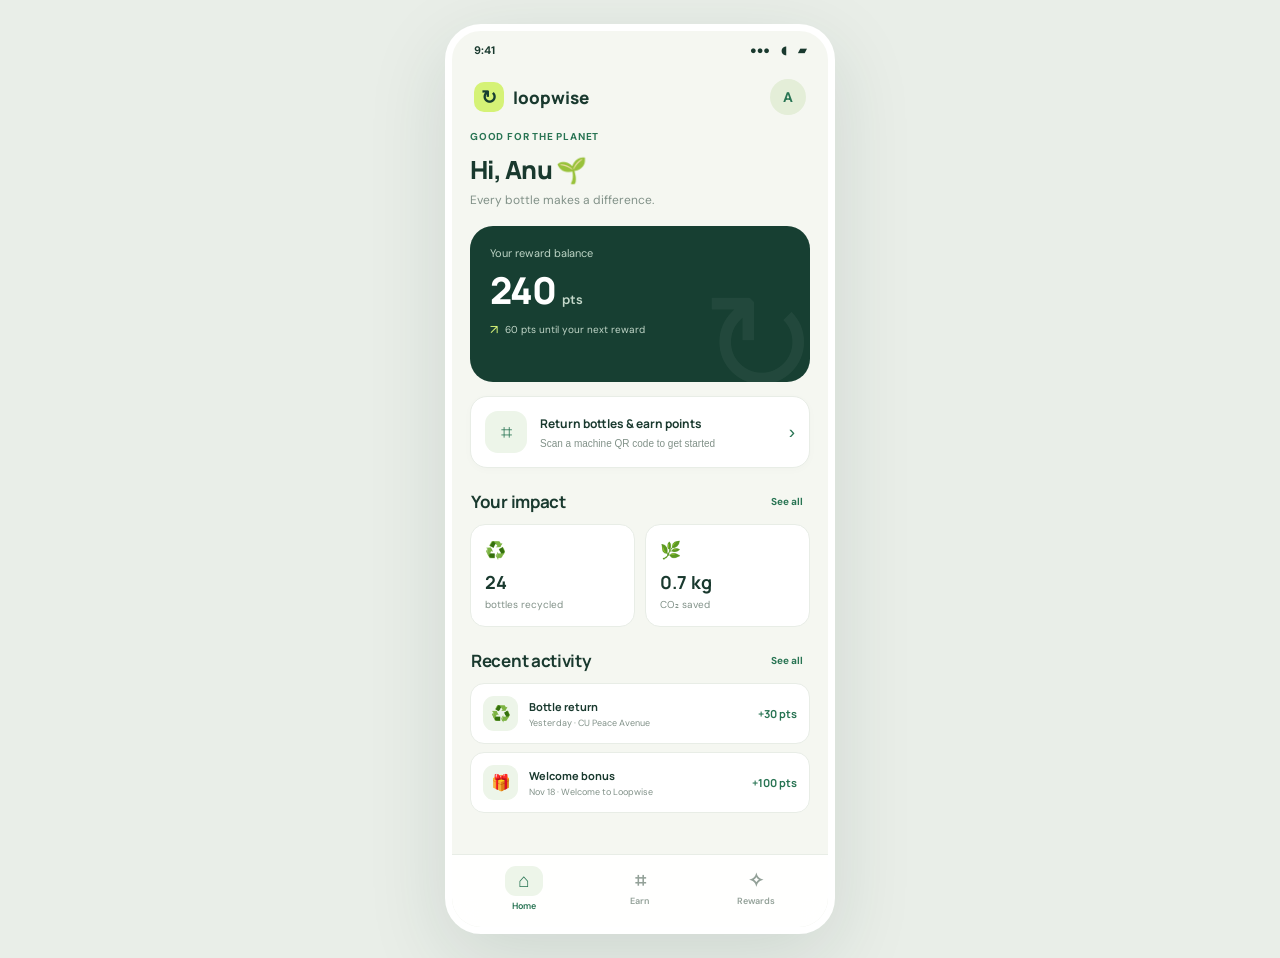
==== rewards.html @ d5b50d04 "Add files via upload" ====
<!doctype html>
<html lang="en">
<head>
<meta charset="utf-8"><meta name="viewport" content="width=device-width, initial-scale=1"><meta name="theme-color" content="#f5f7f1">
<title>Loopwise · Bottle rewards</title>
<link rel="preconnect" href="https://fonts.googleapis.com"><link rel="preconnect" href="https://fonts.gstatic.com" crossorigin><link href="https://fonts.googleapis.com/css2?family=DM+Sans:wght@400;500;600;700&family=Manrope:wght@500;600;700;800&display=swap" rel="stylesheet">
<style>
:root{--forest:#173f32;--green:#287453;--lime:#d5f276;--paper:#f5f7f1;--white:#fff;--ink:#19392e;--muted:#819188;--line:#e8ede6;--soft:#edf5e9;--gold:#f1c66c}*{box-sizing:border-box}body{margin:0;background:#e9eee8;color:var(--ink);font:14px 'DM Sans',sans-serif;min-height:100vh;display:grid;place-items:center;padding:24px}.phone{width:390px;min-height:800px;background:var(--paper);border-radius:36px;box-shadow:0 24px 80px #19392e20;overflow:hidden;position:relative;border:7px solid #fff}.app{min-height:786px;padding-bottom:86px}.status{height:36px;padding:12px 22px 0;display:flex;justify-content:space-between;font-size:11px;font-weight:700}.topbar{display:flex;align-items:center;justify-content:space-between;padding:12px 22px 15px}.brand{display:flex;align-items:center;gap:9px;font:800 17px Manrope}.mark{height:30px;width:30px;border-radius:10px;background:var(--lime);display:grid;place-items:center;color:var(--forest);font-size:19px}.avatar{width:36px;height:36px;border-radius:50%;background:#e4eed8;display:grid;place-items:center;color:var(--green);font-weight:700}.screen{display:none;padding:0 18px 20px;animation:fade .2s ease}.screen.active{display:block}@keyframes fade{from{opacity:.4;transform:translateY(4px)}to{opacity:1;transform:none}}h1,h2,h3,p{margin-top:0}h1{font:800 25px Manrope;letter-spacing:-.7px;margin-bottom:5px}h2{font:700 17px Manrope;letter-spacing:-.3px;margin:0}h3{font:700 13px Manrope;margin:0}.sub{color:var(--muted);font-size:12px;margin-bottom:18px}.balance{background:var(--forest);border-radius:23px;padding:20px;color:#fff;position:relative;overflow:hidden;margin-bottom:14px;min-height:156px}.balance:after{content:'↻';position:absolute;right:-8px;bottom:-53px;font:140px Manrope;color:#ffffff0d}.balance-label{color:#bdd4c5;font-size:11px}.balance-num{font:800 37px Manrope;letter-spacing:-1px;margin:5px 0 0}.balance-num small{font:600 13px 'DM Sans';color:#c4d8ca;letter-spacing:0}.balance-foot{display:flex;align-items:center;gap:7px;color:#c1d6c8;font-size:10px;margin-top:6px}.leaf{color:var(--lime);font-size:13px}.button{border:0;background:var(--green);color:white;border-radius:13px;padding:13px 15px;font:700 12px 'DM Sans';cursor:pointer;transition:.18s}.button:hover{filter:brightness(1.08);transform:translateY(-1px)}.button.wide{width:100%}.button.light{background:var(--soft);color:var(--green)}.button.lime{background:var(--lime);color:var(--forest)}.button.small{padding:9px 12px;border-radius:10px;font-size:11px}.scan-cta{width:100%;display:flex;align-items:center;gap:13px;text-align:left;padding:14px;background:#fff;border:1px solid var(--line);border-radius:17px;cursor:pointer;color:var(--ink);box-shadow:0 2px 10px #19392e05}.scanicon{width:42px;height:42px;border-radius:13px;background:var(--soft);display:grid;place-items:center;font-size:20px;color:var(--green)}.scan-cta strong{display:block;font:700 12px Manrope;margin-bottom:3px}.scan-cta small{color:var(--muted);font-size:10px}.arrow{margin-left:auto;color:var(--green);font-size:19px}.section-title{display:flex;justify-content:space-between;align-items:center;margin:22px 1px 11px}.section-title button{border:0;background:none;color:var(--green);font:700 10px 'DM Sans';cursor:pointer}.impact{display:grid;grid-template-columns:1fr 1fr;gap:10px}.impact-card{background:#fff;border:1px solid var(--line);padding:14px;border-radius:15px}.impact-ico{font-size:17px;margin-bottom:9px}.impact strong{display:block;font:700 18px Manrope}.impact small{font-size:10px;color:var(--muted)}.activity{display:flex;align-items:center;gap:11px;background:#fff;border:1px solid var(--line);padding:12px;border-radius:14px;margin-bottom:8px}.activity-icon{width:35px;height:35px;border-radius:11px;background:var(--soft);display:grid;place-items:center;font-size:16px}.activity-copy{flex:1}.activity-copy b{display:block;font:700 11px Manrope}.activity-copy small{display:block;color:var(--muted);font-size:9px;margin-top:3px}.activity-pts{font:700 11px Manrope;color:var(--green)}.nav{position:absolute;bottom:0;left:0;right:0;height:73px;background:#ffffffed;border-top:1px solid var(--line);display:flex;justify-content:space-around;align-items:center;padding:5px 14px 9px;backdrop-filter:blur(12px)}.nav button{border:0;background:none;color:#93a198;font:600 9px 'DM Sans';display:grid;gap:4px;justify-items:center;min-width:64px;cursor:pointer}.nav button span{font-size:19px;line-height:20px}.nav button.active{color:var(--green)}.nav button.active span{background:var(--soft);border-radius:11px;padding:5px 13px}.eyebrow{font-size:10px;color:var(--green);font-weight:700;letter-spacing:.8px;text-transform:uppercase;margin-bottom:9px}.back{border:0;background:none;color:var(--muted);font-size:12px;padding:0;margin:3px 0 16px;cursor:pointer}.scanner{height:365px;border-radius:24px;background:radial-gradient(ellipse at 50% 45%,#385849,#102d25 75%);position:relative;display:grid;place-items:center;overflow:hidden;margin:15px 0}.scan-frame{width:222px;height:222px;border:2px solid #d5f276;border-radius:25px;position:relative;box-shadow:0 0 0 500px #05171048}.scan-frame:before,.scan-frame:after{content:'';position:absolute;background:#d5f276;border-radius:4px}.scan-frame:before{height:3px;width:82%;left:9%;top:50%;box-shadow:0 0 12px #d5f276;animation:scanline 2s ease-in-out infinite alternate}.scan-frame:after{width:10px;height:10px;left:50%;top:50%;transform:translate(-50%,-50%);border-radius:50%;box-shadow:0 0 0 9px #d5f27625}@keyframes scanline{from{transform:translateY(-56px)}to{transform:translateY(56px)}}.corner{position:absolute;width:24px;height:24px;border-color:#d5f276;border-style:solid}.c1{left:-2px;top:-2px;border-width:3px 0 0 3px;border-radius:12px 0 0}.c2{right:-2px;top:-2px;border-width:3px 3px 0 0;border-radius:0 12px 0 0}.c3{left:-2px;bottom:-2px;border-width:0 0 3px 3px;border-radius:0 0 0 12px}.c4{right:-2px;bottom:-2px;border-width:0 3px 3px 0;border-radius:0 0 12px}.scan-caption{position:absolute;bottom:19px;color:#e7f0e9;font-size:11px}.scanner-tip{text-align:center;color:var(--muted);font-size:11px;line-height:1.55;margin:0 12px 15px}.machine-card{display:flex;align-items:center;gap:11px;background:#fff;border:1px solid var(--line);border-radius:16px;padding:13px;margin:14px 0 18px}.machine-dot{width:37px;height:37px;background:var(--soft);border-radius:12px;display:grid;place-items:center;color:var(--green);font-size:18px}.machine-card b{display:block;font:700 11px Manrope}.machine-card small{color:var(--muted);font-size:9px}.online{margin-left:auto;color:var(--green);font-size:9px;font-weight:700}.online:before{content:'';display:inline-block;width:6px;height:6px;border-radius:50%;background:#59b785;margin:0 5px 1px 0}.session-head{display:flex;align-items:center;justify-content:space-between;margin:4px 0 15px}.session-card{background:var(--forest);color:white;border-radius:22px;padding:19px;margin-bottom:12px}.session-card small{color:#bfd4c7;font-size:10px}.session-count{display:flex;align-items:end;gap:7px;margin:8px 0}.session-count strong{font:800 44px Manrope;line-height:1}.session-count span{font-size:12px;color:#c1d6c8;padding-bottom:5px}.session-earned{display:inline-flex;align-items:center;gap:6px;background:#ffffff17;color:var(--lime);padding:7px 10px;border-radius:20px;font-size:10px;font-weight:700}.bottle-slot{height:190px;border-radius:19px;background:#eaf2e8;display:grid;place-items:center;position:relative;margin-bottom:13px;overflow:hidden}.bottle{font-size:92px;filter:drop-shadow(0 6px 6px #173f3220);transition:.25s}.bottle.pulse{animation:pulse .4s ease}@keyframes pulse{50%{transform:translateY(-18px) scale(1.08)}}.slot-label{position:absolute;bottom:12px;color:#749082;font-size:10px}.session-note{text-align:center;color:var(--muted);font-size:10px;margin:11px 5px 0}.success{background:#e9f4e9;border-radius:13px;padding:12px;text-align:center;color:var(--green);font-size:11px;font-weight:700;margin:12px 0}.reward-grid{display:grid;gap:10px}.reward{background:#fff;border:1px solid var(--line);border-radius:17px;padding:13px;display:flex;gap:12px;align-items:center}.reward-art{width:56px;height:56px;border-radius:14px;background:#f1eddf;display:grid;place-items:center;font-size:26px}.reward:nth-child(2) .reward-art{background:#e8f1e4}.reward:nth-child(3) .reward-art{background:#f4e9dc}.reward-copy{flex:1}.reward-copy b{display:block;font:700 11px Manrope;margin-bottom:4px}.reward-copy small{color:var(--muted);font-size:9px}.reward-cost{display:flex;align-items:center;gap:4px;color:var(--green);font-size:10px;font-weight:700;margin-top:6px}.reward .button{font-size:10px;padding:8px 9px}.toast{position:absolute;bottom:85px;left:50%;transform:translate(-50%,12px);background:#173f32;color:white;padding:11px 15px;border-radius:12px;font-size:11px;white-space:nowrap;opacity:0;pointer-events:none;transition:.2s;box-shadow:0 5px 20px #102d2530}.toast.show{opacity:1;transform:translate(-50%,0)}.modalback{position:absolute;inset:0;background:#102d2580;display:none;align-items:end;z-index:4}.modalback.show{display:flex}.modal{width:100%;background:var(--paper);border-radius:25px 25px 0 0;padding:24px 21px 30px;animation:slide .2s ease}.handle{width:36px;height:4px;background:#dce4dc;border-radius:4px;margin:-7px auto 18px}@keyframes slide{from{transform:translateY(50px)}to{transform:none}}.modal-emoji{font-size:38px;margin-bottom:10px}.modal p{font-size:11px;color:var(--muted);line-height:1.5;margin:8px 0 17px}.modal-actions{display:flex;gap:8px}.modal-actions .button{flex:1}.empty{padding:34px 15px;text-align:center;color:var(--muted);font-size:11px;background:#fff;border:1px solid var(--line);border-radius:16px}
@media(max-width:480px){body{padding:0;background:var(--paper)}.phone{width:100%;min-height:100vh;border:0;border-radius:0;box-shadow:none}.app{min-height:100vh}.status{padding-top:10px}.nav{position:fixed}.toast{position:fixed}.modalback{position:fixed}}
</style></head>
<body><div class="phone"><div class="status"><span>9:41</span><span>●●●　◖　▰</span></div><div class="app">
<header class="topbar"><div class="brand"><span class="mark">↻</span>loopwise</div><div class="avatar">A</div></header>
<main>
<section class="screen active" id="home"><div class="eyebrow">GOOD FOR THE PLANET</div><h1>Hi, Anu 🌱</h1><p class="sub">Every bottle makes a difference.</p><div class="balance"><div class="balance-label">Your reward balance</div><div class="balance-num" id="balance">240 <small>pts</small></div><div class="balance-foot"><span class="leaf">↗</span> 60 pts until your next reward</div></div><button class="scan-cta" onclick="openScanner()"><span class="scanicon">⌗</span><span><strong>Return bottles & earn points</strong><small>Scan a machine QR code to get started</small></span><span class="arrow">›</span></button>
<div class="section-title"><h2>Your impact</h2><button onclick="showToast('Impact details coming soon')">See all</button></div><div class="impact"><div class="impact-card"><div class="impact-ico">♻️</div><strong id="totalBottles">24</strong><small>bottles recycled</small></div><div class="impact-card"><div class="impact-ico">🌿</div><strong id="co2">0.7 kg</strong><small>CO₂ saved</small></div></div>
<div class="section-title"><h2>Recent activity</h2><button onclick="showScreen('activity')">See all</button></div><div id="recent"><div class="activity"><span class="activity-icon">♻️</span><span class="activity-copy"><b>Bottle return</b><small>Yesterday · CU Peace Avenue</small></span><span class="activity-pts">+30 pts</span></div><div class="activity"><span class="activity-icon">🎁</span><span class="activity-copy"><b>Welcome bonus</b><small>Nov 18 · Welcome to Loopwise</small></span><span class="activity-pts">+100 pts</span></div></div></section>
<section class="screen" id="scan"><button class="back" onclick="showScreen('home')">← &nbsp;Back</button><div class="eyebrow">CONNECT TO A MACHINE</div><h1>Scan the QR code</h1><p class="sub">Find the Loopwise QR on the machine screen.</p><div class="scanner"><div class="scan-frame"><i class="corner c1"></i><i class="corner c2"></i><i class="corner c3"></i><i class="corner c4"></i></div><div class="scan-caption">Point your camera at the machine QR</div></div><p class="scanner-tip">Stay close to the machine while you return bottles. Your points will show up here as each bottle is accepted.</p><button class="button wide lime" onclick="connectMachine()">Connect to demo machine</button></section>
<section class="screen" id="session"><div class="session-head"><button class="back" onclick="endSession()">← &nbsp;End session</button><span class="online">CONNECTED</span></div><div class="eyebrow">BOTTLE RETURN SESSION</div><h1>You're all set!</h1><p class="sub">Add bottles one at a time to earn points.</p><div class="machine-card"><span class="machine-dot">♻</span><span><b id="machineName">CU Peace Avenue</b><small>Machine LW · 024 · Ulaanbaatar</small></span><span class="online">Ready</span></div><div class="session-card"><small>THIS SESSION</small><div class="session-count"><strong id="sessionCount">0</strong><span>bottles accepted</span></div><span class="session-earned">✦ &nbsp;<span id="sessionPoints">0</span> points earned</span></div><div class="bottle-slot"><span class="bottle" id="bottle">♻️</span><span class="slot-label">Bottle goes here ↓</span></div><button class="button wide" onclick="addBottle()">＋ &nbsp;Insert a bottle</button><p class="session-note">Demo interaction · points are awarded when a bottle is accepted.</p></section>
<section class="screen" id="done"><div style="text-align:center;padding:28px 8px 12px"><div style="font-size:52px;margin-bottom:14px">🌟</div><div class="eyebrow">NICE WORK</div><h1>Return complete!</h1><p class="sub">Thanks for giving those bottles a new life.</p><div class="balance" style="text-align:left;margin-top:21px"><div class="balance-label">Points added this session</div><div class="balance-num" id="donePoints">0 <small>pts</small></div><div class="balance-foot">Your new balance: <b id="doneBalance">240 pts</b></div></div><div class="impact-card" style="text-align:left;margin:12px 0"><div class="impact-ico">🌱</div><strong id="doneBottles">0 bottles</strong><small>kept in the recycling loop</small></div><button class="button wide" style="margin-top:8px" onclick="finishSession()">Back to home</button></div></section>
<section class="screen" id="rewards"><div class="eyebrow">LITTLE THANK YOUS</div><h1>Rewards</h1><p class="sub">Use your points for something good.</p><div class="balance" style="min-height:112px;padding:17px 19px"><div class="balance-label">Available balance</div><div class="balance-num" id="rewardBalance">240 <small>pts</small></div></div><div class="section-title" style="margin-top:18px"><h2>Available to redeem</h2><span style="font-size:9px;color:var(--muted)">DEMO REWARDS</span></div><div class="reward-grid"><article class="reward"><div class="reward-art">☕</div><div class="reward-copy"><b>₮5,000 CU voucher</b><small>A little treat on your next stop</small><span class="reward-cost">✦ 300 pts</span></div><button class="button light" onclick="redeem('CU voucher',300)">Redeem</button></article><article class="reward"><div class="reward-art">🌳</div><div class="reward-copy"><b>Plant a tree</b><small>Support a greener Mongolia</small><span class="reward-cost">✦ 500 pts</span></div><button class="button light" onclick="redeem('tree planting',500)">Redeem</button></article><article class="reward"><div class="reward-art">🛍️</div><div class="reward-copy"><b>Reusable tote bag</b><small>Carry good habits with you</small><span class="reward-cost">✦ 800 pts</span></div><button class="button light" onclick="redeem('tote bag',800)">Redeem</button></article></div></section>
<section class="screen" id="activity"><button class="back" onclick="showScreen('home')">← &nbsp;Back</button><div class="eyebrow">YOUR LOOPWISE HISTORY</div><h1>Activity</h1><p class="sub">Every little action adds up.</p><div id="activityList"><div class="activity"><span class="activity-icon">♻️</span><span class="activity-copy"><b>Bottle return</b><small>Yesterday · CU Peace Avenue</small></span><span class="activity-pts">+30 pts</span></div><div class="activity"><span class="activity-icon">🎁</span><span class="activity-copy"><b>Welcome bonus</b><small>Nov 18 · Welcome to Loopwise</small></span><span class="activity-pts">+100 pts</span></div></div></section>
</main>
<nav class="nav"><button class="active" data-tab="home" onclick="showScreen('home')"><span>⌂</span>Home</button><button data-tab="scan" onclick="openScanner()"><span>⌗</span>Earn</button><button data-tab="rewards" onclick="showScreen('rewards')"><span>✧</span>Rewards</button></nav><div class="toast" id="toast"></div>
<div class="modalback" id="modal"><div class="modal"><div class="handle"></div><div class="modal-emoji" id="modalEmoji">🎉</div><h2 id="modalTitle">You're in!</h2><p id="modalText">Your reward is ready.</p><div class="modal-actions"><button class="button light" onclick="closeModal()">Maybe later</button><button class="button" id="modalOk" onclick="closeModal()">Sounds good</button></div></div></div>
</div></div>
<script>
let balance=240,sessionCount=0,sessionPts=0,totalBottles=24,connected=false,previousScreen='home',toastTimer;
function showScreen(id){document.querySelectorAll('.screen').forEach(s=>s.classList.toggle('active',s.id===id));document.querySelectorAll('.nav button').forEach(b=>b.classList.toggle('active',b.dataset.tab===id||(id==='session'||id==='done')&&b.dataset.tab==='scan'));if(id==='rewards')document.getElementById('rewardBalance').innerHTML=balance+' <small>pts</small>';if(id==='home')updateBalance()}
function openScanner(){if(connected&&sessionCount>=0){showScreen('session');return}showScreen('scan')}
function connectMachine(){connected=true;sessionCount=0;sessionPts=0;document.getElementById('sessionCount').textContent='0';document.getElementById('sessionPoints').textContent='0';showScreen('session')}
function addBottle(){sessionCount++;sessionPts+=10;balance+=10;totalBottles++;document.getElementById('sessionCount').textContent=sessionCount;document.getElementById('sessionPoints').textContent=sessionPts;document.getElementById('balance').innerHTML=balance+' <small>pts</small>';document.getElementById('totalBottles').textContent=totalBottles;document.getElementById('co2').textContent=(totalBottles*.03).toFixed(1)+' kg';let b=document.getElementById('bottle');b.classList.remove('pulse');void b.offsetWidth;b.classList.add('pulse');showToast('Bottle accepted · +10 points');addActivity(sessionCount)}
function addActivity(n){let node=document.createElement('div');node.className='activity';node.innerHTML='<span class="activity-icon">♻️</span><span class="activity-copy"><b>Bottle return</b><small>Just now · CU Peace Avenue · Bottle '+n+'</small></span><span class="activity-pts">+10 pts</span>';document.getElementById('activityList').prepend(node);document.getElementById('recent').prepend(node.cloneNode(true))}
function endSession(){connected=false;document.getElementById('donePoints').innerHTML=sessionPts+' <small>pts</small>';document.getElementById('doneBalance').textContent=balance+' pts';document.getElementById('doneBottles').textContent=sessionCount+' '+(sessionCount===1?'bottle':'bottles');showScreen('done')}
function finishSession(){showScreen('home')}
function updateBalance(){document.getElementById('balance').innerHTML=balance+' <small>pts</small>';document.getElementById('rewardBalance').innerHTML=balance+' <small>pts</small>'}
function redeem(name,cost){if(balance<cost){openModal('🌱','Almost there!',`You need ${cost-balance} more points for the ${name}. Keep returning bottles to get there.`);return}balance-=cost;updateBalance();openModal('🎉','Reward unlocked!',`Your ${name} reward is ready. Show this screen at a participating store to redeem it.`)}
function openModal(emoji,title,body){document.getElementById('modalEmoji').textContent=emoji;document.getElementById('modalTitle').textContent=title;document.getElementById('modalText').textContent=body;document.getElementById('modal').classList.add('show')}
function closeModal(){document.getElementById('modal').classList.remove('show')}
function showToast(text){let t=document.getElementById('toast');t.textContent=text;t.classList.add('show');clearTimeout(toastTimer);toastTimer=setTimeout(()=>t.classList.remove('show'),1900)}
document.getElementById('modal').addEventListener('click',e=>{if(e.target.id==='modal')closeModal()});
</script></body></html>
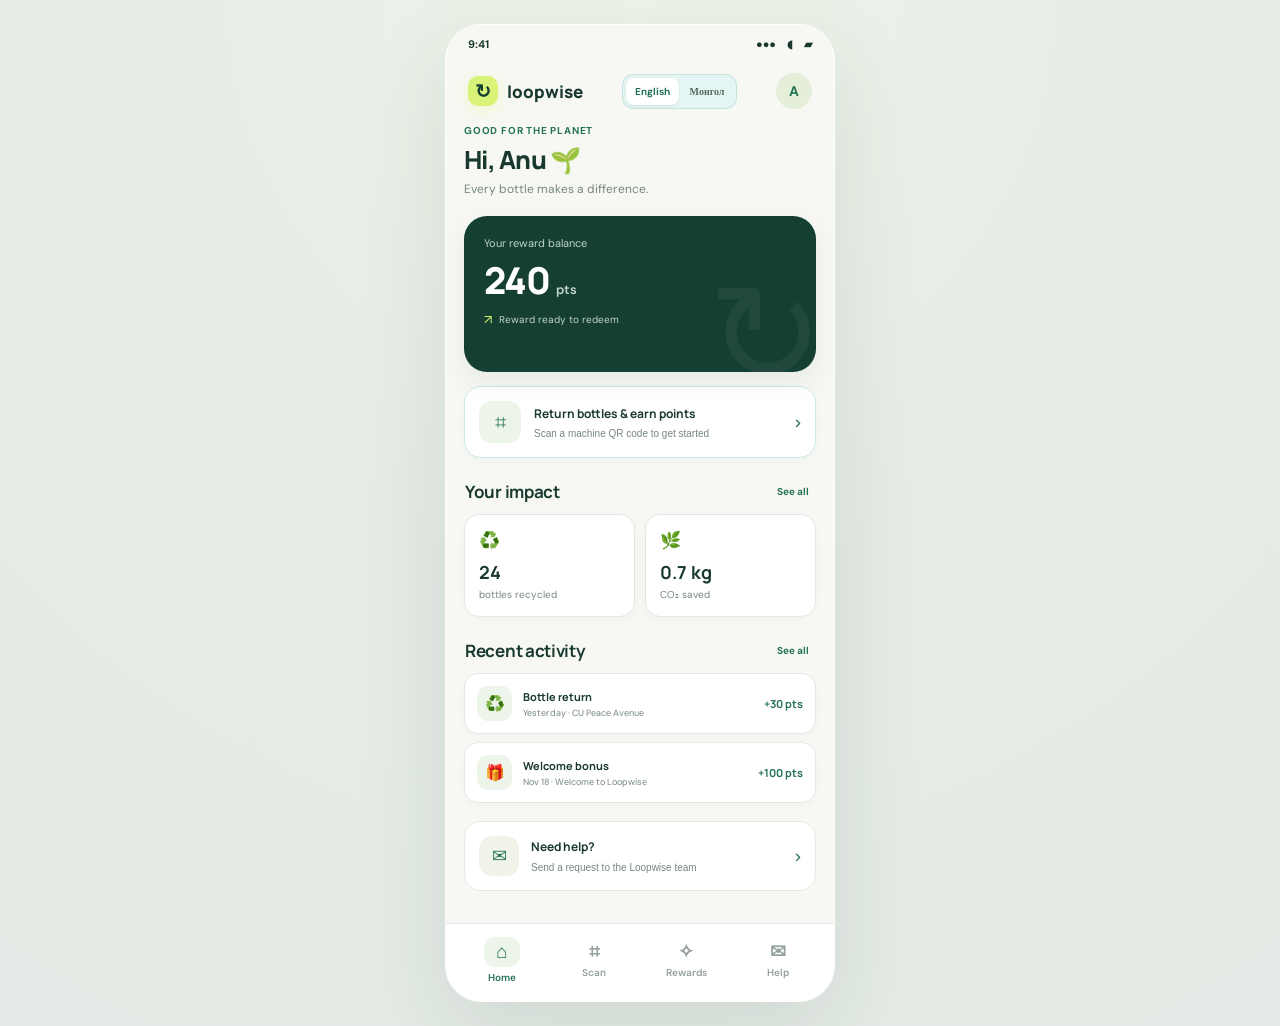
==== commit 5ef75113: "Add files via upload Signed-off-by: aanarerdene-droid <a.anarerdene@gmit.edu.mn>" ====
--- a/rewards.html
+++ b/rewards.html
@@ -5,37 +5,58 @@
 <title>Loopwise · Bottle rewards</title>
 <link rel="preconnect" href="https://fonts.googleapis.com"><link rel="preconnect" href="https://fonts.gstatic.com" crossorigin><link href="https://fonts.googleapis.com/css2?family=DM+Sans:wght@400;500;600;700&family=Manrope:wght@500;600;700;800&display=swap" rel="stylesheet">
 <style>
-:root{--forest:#173f32;--green:#287453;--lime:#d5f276;--paper:#f5f7f1;--white:#fff;--ink:#19392e;--muted:#819188;--line:#e8ede6;--soft:#edf5e9;--gold:#f1c66c}*{box-sizing:border-box}body{margin:0;background:#e9eee8;color:var(--ink);font:14px 'DM Sans',sans-serif;min-height:100vh;display:grid;place-items:center;padding:24px}.phone{width:390px;min-height:800px;background:var(--paper);border-radius:36px;box-shadow:0 24px 80px #19392e20;overflow:hidden;position:relative;border:7px solid #fff}.app{min-height:786px;padding-bottom:86px}.status{height:36px;padding:12px 22px 0;display:flex;justify-content:space-between;font-size:11px;font-weight:700}.topbar{display:flex;align-items:center;justify-content:space-between;padding:12px 22px 15px}.brand{display:flex;align-items:center;gap:9px;font:800 17px Manrope}.mark{height:30px;width:30px;border-radius:10px;background:var(--lime);display:grid;place-items:center;color:var(--forest);font-size:19px}.avatar{width:36px;height:36px;border-radius:50%;background:#e4eed8;display:grid;place-items:center;color:var(--green);font-weight:700}.screen{display:none;padding:0 18px 20px;animation:fade .2s ease}.screen.active{display:block}@keyframes fade{from{opacity:.4;transform:translateY(4px)}to{opacity:1;transform:none}}h1,h2,h3,p{margin-top:0}h1{font:800 25px Manrope;letter-spacing:-.7px;margin-bottom:5px}h2{font:700 17px Manrope;letter-spacing:-.3px;margin:0}h3{font:700 13px Manrope;margin:0}.sub{color:var(--muted);font-size:12px;margin-bottom:18px}.balance{background:var(--forest);border-radius:23px;padding:20px;color:#fff;position:relative;overflow:hidden;margin-bottom:14px;min-height:156px}.balance:after{content:'↻';position:absolute;right:-8px;bottom:-53px;font:140px Manrope;color:#ffffff0d}.balance-label{color:#bdd4c5;font-size:11px}.balance-num{font:800 37px Manrope;letter-spacing:-1px;margin:5px 0 0}.balance-num small{font:600 13px 'DM Sans';color:#c4d8ca;letter-spacing:0}.balance-foot{display:flex;align-items:center;gap:7px;color:#c1d6c8;font-size:10px;margin-top:6px}.leaf{color:var(--lime);font-size:13px}.button{border:0;background:var(--green);color:white;border-radius:13px;padding:13px 15px;font:700 12px 'DM Sans';cursor:pointer;transition:.18s}.button:hover{filter:brightness(1.08);transform:translateY(-1px)}.button.wide{width:100%}.button.light{background:var(--soft);color:var(--green)}.button.lime{background:var(--lime);color:var(--forest)}.button.small{padding:9px 12px;border-radius:10px;font-size:11px}.scan-cta{width:100%;display:flex;align-items:center;gap:13px;text-align:left;padding:14px;background:#fff;border:1px solid var(--line);border-radius:17px;cursor:pointer;color:var(--ink);box-shadow:0 2px 10px #19392e05}.scanicon{width:42px;height:42px;border-radius:13px;background:var(--soft);display:grid;place-items:center;font-size:20px;color:var(--green)}.scan-cta strong{display:block;font:700 12px Manrope;margin-bottom:3px}.scan-cta small{color:var(--muted);font-size:10px}.arrow{margin-left:auto;color:var(--green);font-size:19px}.section-title{display:flex;justify-content:space-between;align-items:center;margin:22px 1px 11px}.section-title button{border:0;background:none;color:var(--green);font:700 10px 'DM Sans';cursor:pointer}.impact{display:grid;grid-template-columns:1fr 1fr;gap:10px}.impact-card{background:#fff;border:1px solid var(--line);padding:14px;border-radius:15px}.impact-ico{font-size:17px;margin-bottom:9px}.impact strong{display:block;font:700 18px Manrope}.impact small{font-size:10px;color:var(--muted)}.activity{display:flex;align-items:center;gap:11px;background:#fff;border:1px solid var(--line);padding:12px;border-radius:14px;margin-bottom:8px}.activity-icon{width:35px;height:35px;border-radius:11px;background:var(--soft);display:grid;place-items:center;font-size:16px}.activity-copy{flex:1}.activity-copy b{display:block;font:700 11px Manrope}.activity-copy small{display:block;color:var(--muted);font-size:9px;margin-top:3px}.activity-pts{font:700 11px Manrope;color:var(--green)}.nav{position:absolute;bottom:0;left:0;right:0;height:73px;background:#ffffffed;border-top:1px solid var(--line);display:flex;justify-content:space-around;align-items:center;padding:5px 14px 9px;backdrop-filter:blur(12px)}.nav button{border:0;background:none;color:#93a198;font:600 9px 'DM Sans';display:grid;gap:4px;justify-items:center;min-width:64px;cursor:pointer}.nav button span{font-size:19px;line-height:20px}.nav button.active{color:var(--green)}.nav button.active span{background:var(--soft);border-radius:11px;padding:5px 13px}.eyebrow{font-size:10px;color:var(--green);font-weight:700;letter-spacing:.8px;text-transform:uppercase;margin-bottom:9px}.back{border:0;background:none;color:var(--muted);font-size:12px;padding:0;margin:3px 0 16px;cursor:pointer}.scanner{height:365px;border-radius:24px;background:radial-gradient(ellipse at 50% 45%,#385849,#102d25 75%);position:relative;display:grid;place-items:center;overflow:hidden;margin:15px 0}.scan-frame{width:222px;height:222px;border:2px solid #d5f276;border-radius:25px;position:relative;box-shadow:0 0 0 500px #05171048}.scan-frame:before,.scan-frame:after{content:'';position:absolute;background:#d5f276;border-radius:4px}.scan-frame:before{height:3px;width:82%;left:9%;top:50%;box-shadow:0 0 12px #d5f276;animation:scanline 2s ease-in-out infinite alternate}.scan-frame:after{width:10px;height:10px;left:50%;top:50%;transform:translate(-50%,-50%);border-radius:50%;box-shadow:0 0 0 9px #d5f27625}@keyframes scanline{from{transform:translateY(-56px)}to{transform:translateY(56px)}}.corner{position:absolute;width:24px;height:24px;border-color:#d5f276;border-style:solid}.c1{left:-2px;top:-2px;border-width:3px 0 0 3px;border-radius:12px 0 0}.c2{right:-2px;top:-2px;border-width:3px 3px 0 0;border-radius:0 12px 0 0}.c3{left:-2px;bottom:-2px;border-width:0 0 3px 3px;border-radius:0 0 0 12px}.c4{right:-2px;bottom:-2px;border-width:0 3px 3px 0;border-radius:0 0 12px}.scan-caption{position:absolute;bottom:19px;color:#e7f0e9;font-size:11px}.scanner-tip{text-align:center;color:var(--muted);font-size:11px;line-height:1.55;margin:0 12px 15px}.machine-card{display:flex;align-items:center;gap:11px;background:#fff;border:1px solid var(--line);border-radius:16px;padding:13px;margin:14px 0 18px}.machine-dot{width:37px;height:37px;background:var(--soft);border-radius:12px;display:grid;place-items:center;color:var(--green);font-size:18px}.machine-card b{display:block;font:700 11px Manrope}.machine-card small{color:var(--muted);font-size:9px}.online{margin-left:auto;color:var(--green);font-size:9px;font-weight:700}.online:before{content:'';display:inline-block;width:6px;height:6px;border-radius:50%;background:#59b785;margin:0 5px 1px 0}.session-head{display:flex;align-items:center;justify-content:space-between;margin:4px 0 15px}.session-card{background:var(--forest);color:white;border-radius:22px;padding:19px;margin-bottom:12px}.session-card small{color:#bfd4c7;font-size:10px}.session-count{display:flex;align-items:end;gap:7px;margin:8px 0}.session-count strong{font:800 44px Manrope;line-height:1}.session-count span{font-size:12px;color:#c1d6c8;padding-bottom:5px}.session-earned{display:inline-flex;align-items:center;gap:6px;background:#ffffff17;color:var(--lime);padding:7px 10px;border-radius:20px;font-size:10px;font-weight:700}.bottle-slot{height:190px;border-radius:19px;background:#eaf2e8;display:grid;place-items:center;position:relative;margin-bottom:13px;overflow:hidden}.bottle{font-size:92px;filter:drop-shadow(0 6px 6px #173f3220);transition:.25s}.bottle.pulse{animation:pulse .4s ease}@keyframes pulse{50%{transform:translateY(-18px) scale(1.08)}}.slot-label{position:absolute;bottom:12px;color:#749082;font-size:10px}.session-note{text-align:center;color:var(--muted);font-size:10px;margin:11px 5px 0}.success{background:#e9f4e9;border-radius:13px;padding:12px;text-align:center;color:var(--green);font-size:11px;font-weight:700;margin:12px 0}.reward-grid{display:grid;gap:10px}.reward{background:#fff;border:1px solid var(--line);border-radius:17px;padding:13px;display:flex;gap:12px;align-items:center}.reward-art{width:56px;height:56px;border-radius:14px;background:#f1eddf;display:grid;place-items:center;font-size:26px}.reward:nth-child(2) .reward-art{background:#e8f1e4}.reward:nth-child(3) .reward-art{background:#f4e9dc}.reward-copy{flex:1}.reward-copy b{display:block;font:700 11px Manrope;margin-bottom:4px}.reward-copy small{color:var(--muted);font-size:9px}.reward-cost{display:flex;align-items:center;gap:4px;color:var(--green);font-size:10px;font-weight:700;margin-top:6px}.reward .button{font-size:10px;padding:8px 9px}.toast{position:absolute;bottom:85px;left:50%;transform:translate(-50%,12px);background:#173f32;color:white;padding:11px 15px;border-radius:12px;font-size:11px;white-space:nowrap;opacity:0;pointer-events:none;transition:.2s;box-shadow:0 5px 20px #102d2530}.toast.show{opacity:1;transform:translate(-50%,0)}.modalback{position:absolute;inset:0;background:#102d2580;display:none;align-items:end;z-index:4}.modalback.show{display:flex}.modal{width:100%;background:var(--paper);border-radius:25px 25px 0 0;padding:24px 21px 30px;animation:slide .2s ease}.handle{width:36px;height:4px;background:#dce4dc;border-radius:4px;margin:-7px auto 18px}@keyframes slide{from{transform:translateY(50px)}to{transform:none}}.modal-emoji{font-size:38px;margin-bottom:10px}.modal p{font-size:11px;color:var(--muted);line-height:1.5;margin:8px 0 17px}.modal-actions{display:flex;gap:8px}.modal-actions .button{flex:1}.empty{padding:34px 15px;text-align:center;color:var(--muted);font-size:11px;background:#fff;border:1px solid var(--line);border-radius:16px}
+:root{--forest:#06333a;--green:#007c78;--lime:#d9ff35;--paper:#f3f8f7;--white:#fff;--ink:#12363b;--muted:#71868a;--line:#e2eceb;--soft:#e5f7f3;--gold:#f1c66c}*{box-sizing:border-box}body{margin:0;background:radial-gradient(ellipse at 50% 0%,#0c5258 0%,#092d35 65%,#061f28 100%);color:var(--ink);font:14px 'DM Sans',sans-serif;min-height:100vh;display:grid;place-items:center;padding:24px}.phone{width:390px;min-height:800px;background:var(--paper);border-radius:36px;box-shadow:0 24px 80px #00191d70;overflow:hidden;position:relative;border:7px solid #fff}.app{min-height:786px;padding-bottom:86px}.status{height:36px;padding:12px 22px 0;display:flex;justify-content:space-between;font-size:11px;font-weight:700}.topbar{display:flex;align-items:center;justify-content:space-between;padding:12px 22px 15px}.brand{display:flex;align-items:center;gap:9px;font:800 17px Manrope}.mark{height:30px;width:30px;border-radius:10px;background:var(--lime);display:grid;place-items:center;color:var(--forest);font-size:19px;box-shadow:0 4px 16px #d9ff3538}.language-switch{display:flex;align-items:center;background:#e4f5f3;border:1px solid #c3e4df;border-radius:11px;padding:3px;gap:2px}.language-switch button{border:0;background:transparent;border-radius:8px;padding:7px 9px;color:#536b5b;font:700 10px 'DM Sans';cursor:pointer;white-space:nowrap}.language-switch button.active{background:#fff;color:var(--green);box-shadow:0 1px 3px #173f3218}.avatar{width:36px;height:36px;border-radius:50%;background:#e4eed8;display:grid;place-items:center;color:var(--green);font-weight:700}.screen{display:none;padding:0 18px 20px;animation:fade .2s ease}.screen.active{display:block}@keyframes fade{from{opacity:.4;transform:translateY(4px)}to{opacity:1;transform:none}}h1,h2,h3,p{margin-top:0}h1{font:800 25px Manrope;letter-spacing:-.7px;margin-bottom:5px}h2{font:700 17px Manrope;letter-spacing:-.3px;margin:0}h3{font:700 13px Manrope;margin:0}.sub{color:var(--muted);font-size:12px;margin-bottom:18px}.balance{background:var(--forest);border-radius:23px;padding:20px;color:#fff;position:relative;overflow:hidden;margin-bottom:14px;min-height:156px}.balance:after{content:'↻';position:absolute;right:-8px;bottom:-53px;font:140px Manrope;color:#ffffff0d}.balance-label{color:#bdd4c5;font-size:11px}.balance-num{font:800 37px Manrope;letter-spacing:-1px;margin:5px 0 0}.balance-num small{font:600 13px 'DM Sans';color:#c4d8ca;letter-spacing:0}.balance-foot{display:flex;align-items:center;gap:7px;color:#c1d6c8;font-size:10px;margin-top:6px}.leaf{color:var(--lime);font-size:13px}.button{border:0;background:var(--green);color:white;border-radius:13px;padding:13px 15px;font:700 12px 'DM Sans';cursor:pointer;transition:.18s}.button:hover{filter:brightness(1.08);transform:translateY(-1px)}.button.wide{width:100%}.button.light{background:var(--soft);color:var(--green)}.button.lime{background:var(--lime);color:var(--forest)}.button.small{padding:9px 12px;border-radius:10px;font-size:11px}.scan-cta{width:100%;display:flex;align-items:center;gap:13px;text-align:left;padding:14px;background:#fff;border:1px solid #cbe9e6;border-radius:17px;cursor:pointer;color:var(--ink);box-shadow:0 4px 14px #007c7812}.scanicon{width:42px;height:42px;border-radius:13px;background:var(--soft);display:grid;place-items:center;font-size:20px;color:var(--green)}.scan-cta strong{display:block;font:700 12px Manrope;margin-bottom:3px}.scan-cta small{color:var(--muted);font-size:10px}.arrow{margin-left:auto;color:var(--green);font-size:19px}.section-title{display:flex;justify-content:space-between;align-items:center;margin:22px 1px 11px}.section-title button{border:0;background:none;color:var(--green);font:700 10px 'DM Sans';cursor:pointer}.impact{display:grid;grid-template-columns:1fr 1fr;gap:10px}.impact-card{background:#fff;border:1px solid var(--line);padding:14px;border-radius:15px}.impact-ico{font-size:17px;margin-bottom:9px}.impact strong{display:block;font:700 18px Manrope}.impact small{font-size:10px;color:var(--muted)}.activity{display:flex;align-items:center;gap:11px;background:#fff;border:1px solid var(--line);padding:12px;border-radius:14px;margin-bottom:8px}.activity-icon{width:35px;height:35px;border-radius:11px;background:var(--soft);display:grid;place-items:center;font-size:16px}.activity-copy{flex:1}.activity-copy b{display:block;font:700 11px Manrope}.activity-copy small{display:block;color:var(--muted);font-size:9px;margin-top:3px}.activity-pts{font:700 11px Manrope;color:var(--green)}.nav{position:absolute;bottom:0;left:0;right:0;height:73px;background:#ffffffed;border-top:1px solid var(--line);display:flex;justify-content:space-around;align-items:center;padding:5px 14px 9px;backdrop-filter:blur(12px)}.nav button{border:0;background:none;color:#93a198;font:600 9px 'DM Sans';display:grid;gap:4px;justify-items:center;min-width:64px;cursor:pointer}.nav button span{font-size:19px;line-height:20px}.nav button.active{color:var(--green)}.nav button.active span{background:var(--soft);border-radius:11px;padding:5px 13px}.eyebrow{font-size:10px;color:var(--green);font-weight:700;letter-spacing:.8px;text-transform:uppercase;margin-bottom:9px}.back{border:0;background:none;color:var(--muted);font-size:12px;padding:0;margin:3px 0 16px;cursor:pointer}.scanner{height:365px;border-radius:24px;background:radial-gradient(ellipse at 50% 45%,#385849,#102d25 75%);position:relative;display:grid;place-items:center;overflow:hidden;margin:15px 0}.scan-frame{width:222px;height:222px;border:2px solid #d5f276;border-radius:25px;position:relative;box-shadow:0 0 0 500px #05171048}.scan-frame:before,.scan-frame:after{content:'';position:absolute;background:#d5f276;border-radius:4px}.scan-frame:before{height:3px;width:82%;left:9%;top:50%;box-shadow:0 0 12px #d5f276;animation:scanline 2s ease-in-out infinite alternate}.scan-frame:after{width:10px;height:10px;left:50%;top:50%;transform:translate(-50%,-50%);border-radius:50%;box-shadow:0 0 0 9px #d5f27625}@keyframes scanline{from{transform:translateY(-56px)}to{transform:translateY(56px)}}.corner{position:absolute;width:24px;height:24px;border-color:#d5f276;border-style:solid}.c1{left:-2px;top:-2px;border-width:3px 0 0 3px;border-radius:12px 0 0}.c2{right:-2px;top:-2px;border-width:3px 3px 0 0;border-radius:0 12px 0 0}.c3{left:-2px;bottom:-2px;border-width:0 0 3px 3px;border-radius:0 0 0 12px}.c4{right:-2px;bottom:-2px;border-width:0 3px 3px 0;border-radius:0 0 12px}.scan-caption{position:absolute;bottom:19px;color:#e7f0e9;font-size:11px}.scanner-tip{text-align:center;color:var(--muted);font-size:11px;line-height:1.55;margin:0 12px 15px}.machine-card{display:flex;align-items:center;gap:11px;background:#fff;border:1px solid var(--line);border-radius:16px;padding:13px;margin:14px 0 18px}.machine-dot{width:37px;height:37px;background:var(--soft);border-radius:12px;display:grid;place-items:center;color:var(--green);font-size:18px}.machine-card b{display:block;font:700 11px Manrope}.machine-card small{color:var(--muted);font-size:9px}.online{margin-left:auto;color:var(--green);font-size:9px;font-weight:700}.online:before{content:'';display:inline-block;width:6px;height:6px;border-radius:50%;background:#59b785;margin:0 5px 1px 0}.session-head{display:flex;align-items:center;justify-content:space-between;margin:4px 0 15px}.session-card{background:var(--forest);color:white;border-radius:22px;padding:19px;margin-bottom:12px}.session-card small{color:#bfd4c7;font-size:10px}.session-count{display:flex;align-items:end;gap:7px;margin:8px 0}.session-count strong{font:800 44px Manrope;line-height:1}.session-count span{font-size:12px;color:#c1d6c8;padding-bottom:5px}.session-earned{display:inline-flex;align-items:center;gap:6px;background:#ffffff17;color:var(--lime);padding:7px 10px;border-radius:20px;font-size:10px;font-weight:700}.bottle-slot{height:190px;border-radius:19px;background:#eaf2e8;display:grid;place-items:center;position:relative;margin-bottom:13px;overflow:hidden}.bottle{font-size:92px;filter:drop-shadow(0 6px 6px #173f3220);transition:.25s}.bottle.pulse{animation:pulse .4s ease}@keyframes pulse{50%{transform:translateY(-18px) scale(1.08)}}.slot-label{position:absolute;bottom:12px;color:#749082;font-size:10px}.session-note{text-align:center;color:var(--muted);font-size:10px;margin:11px 5px 0}.success{background:#e9f4e9;border-radius:13px;padding:12px;text-align:center;color:var(--green);font-size:11px;font-weight:700;margin:12px 0}.reward-grid{display:grid;gap:10px}.reward{background:#fff;border:1px solid var(--line);border-radius:17px;padding:13px;display:flex;gap:12px;align-items:center}.reward-art{width:56px;height:56px;border-radius:14px;background:#f1eddf;display:grid;place-items:center;font-size:26px}.reward:nth-child(2) .reward-art{background:#e8f1e4}.reward:nth-child(3) .reward-art{background:#f4e9dc}.reward-copy{flex:1}.reward-copy b{display:block;font:700 11px Manrope;margin-bottom:4px}.reward-copy small{color:var(--muted);font-size:9px}.reward-cost{display:flex;align-items:center;gap:4px;color:var(--green);font-size:10px;font-weight:700;margin-top:6px}.reward .button{font-size:10px;padding:8px 9px}.toast{position:absolute;bottom:85px;left:50%;transform:translate(-50%,12px);background:#173f32;color:white;padding:11px 15px;border-radius:12px;font-size:11px;white-space:nowrap;opacity:0;pointer-events:none;transition:.2s;box-shadow:0 5px 20px #102d2530}.toast.show{opacity:1;transform:translate(-50%,0)}.modalback{position:absolute;inset:0;background:#102d2580;display:none;align-items:end;z-index:4}.modalback.show{display:flex}.modal{width:100%;background:var(--paper);border-radius:25px 25px 0 0;padding:24px 21px 30px;animation:slide .2s ease}.handle{width:36px;height:4px;background:#dce4dc;border-radius:4px;margin:-7px auto 18px}@keyframes slide{from{transform:translateY(50px)}to{transform:none}}.modal-emoji{font-size:38px;margin-bottom:10px}.modal p{font-size:11px;color:var(--muted);line-height:1.5;margin:8px 0 17px}.modal-actions{display:flex;gap:8px}.modal-actions .button{flex:1}.empty{padding:34px 15px;text-align:center;color:var(--muted);font-size:11px;background:#fff;border:1px solid var(--line);border-radius:16px}
 @media(max-width:480px){body{padding:0;background:var(--paper)}.phone{width:100%;min-height:100vh;border:0;border-radius:0;box-shadow:none}.app{min-height:100vh}.status{padding-top:10px}.nav{position:fixed}.toast{position:fixed}.modalback{position:fixed}}
+
+:root{--forest:#153f33;--green:#247354;--lime:#d9f278;--paper:#f7f8f4;--ink:#19392e;--muted:#75877d;--line:#e3e9e2;--soft:#edf4ea}
+body{background:radial-gradient(circle at 50% 0,#eef4e9 0,#e6ece6 48%,#e4ebe6 100%)}
+.phone{border:1px solid #fff;box-shadow:0 28px 90px #183a2d1c}
+h1{line-height:1.15}.sub{line-height:1.55}.balance{box-shadow:0 10px 28px #173f3215}.scan-cta,.impact-card,.activity,.reward{box-shadow:0 3px 12px #19392e06;transition:transform .18s ease,box-shadow .18s ease}.scan-cta:hover,.reward:hover{transform:translateY(-1px);box-shadow:0 7px 18px #19392e10}
+.nav{height:78px;padding:7px 10px 11px}.nav button{font-size:10px;min-width:58px}.nav button.active span{padding:5px 12px}
+.help-card{display:flex;align-items:center;gap:12px;margin:18px 0 4px;padding:14px;background:#fff;border:1px solid var(--line);border-radius:16px;text-align:left;color:var(--ink);width:100%;cursor:pointer}.help-card .help-icon{width:40px;height:40px;border-radius:13px;background:#f0f4e8;color:var(--green);display:grid;place-items:center;font-size:18px}.help-copy{flex:1}.help-copy b{display:block;font:700 12px Manrope;margin-bottom:4px}.help-copy small{font-size:10px;color:var(--muted)}
+.request-form{display:grid;gap:13px}.request-form label{display:grid;gap:7px;font:700 11px Manrope;color:#39574a}.request-form input,.request-form select,.request-form textarea{width:100%;border:1px solid #dfe7df;background:#fff;border-radius:12px;padding:12px 13px;color:var(--ink);font:12px 'DM Sans',sans-serif;outline:none}.request-form input:focus,.request-form select:focus,.request-form textarea:focus{border-color:#7db095;box-shadow:0 0 0 3px #28745314}.request-form textarea{min-height:116px;resize:vertical;line-height:1.5}.request-note{background:#eef4ea;border-radius:13px;padding:12px 13px;color:#61796c;font-size:10px;line-height:1.5;margin:0 0 15px}.request-success{background:#e8f4eb;border:1px solid #d3e7d8;border-radius:13px;padding:12px;color:#276b4d;font-size:11px;font-weight:700;margin:0 0 13px}.request-success.hidden{display:none}
+@media(max-width:480px){.phone{border:0}.app{padding-bottom:90px}.nav{height:78px}}
 </style></head>
 <body><div class="phone"><div class="status"><span>9:41</span><span>●●●　◖　▰</span></div><div class="app">
-<header class="topbar"><div class="brand"><span class="mark">↻</span>loopwise</div><div class="avatar">A</div></header>
+<header class="topbar"><div class="brand"><span class="mark">↻</span>loopwise</div><div class="language-switch" role="group" aria-label="Choose language"><button id="langEn" onclick="setLanguage('en')" aria-label="English">English</button><button id="langMn" onclick="setLanguage('mn')" aria-label="Mongolian">Монгол</button></div><div class="avatar">A</div></header>
 <main>
-<section class="screen active" id="home"><div class="eyebrow">GOOD FOR THE PLANET</div><h1>Hi, Anu 🌱</h1><p class="sub">Every bottle makes a difference.</p><div class="balance"><div class="balance-label">Your reward balance</div><div class="balance-num" id="balance">240 <small>pts</small></div><div class="balance-foot"><span class="leaf">↗</span> 60 pts until your next reward</div></div><button class="scan-cta" onclick="openScanner()"><span class="scanicon">⌗</span><span><strong>Return bottles & earn points</strong><small>Scan a machine QR code to get started</small></span><span class="arrow">›</span></button>
-<div class="section-title"><h2>Your impact</h2><button onclick="showToast('Impact details coming soon')">See all</button></div><div class="impact"><div class="impact-card"><div class="impact-ico">♻️</div><strong id="totalBottles">24</strong><small>bottles recycled</small></div><div class="impact-card"><div class="impact-ico">🌿</div><strong id="co2">0.7 kg</strong><small>CO₂ saved</small></div></div>
-<div class="section-title"><h2>Recent activity</h2><button onclick="showScreen('activity')">See all</button></div><div id="recent"><div class="activity"><span class="activity-icon">♻️</span><span class="activity-copy"><b>Bottle return</b><small>Yesterday · CU Peace Avenue</small></span><span class="activity-pts">+30 pts</span></div><div class="activity"><span class="activity-icon">🎁</span><span class="activity-copy"><b>Welcome bonus</b><small>Nov 18 · Welcome to Loopwise</small></span><span class="activity-pts">+100 pts</span></div></div></section>
+<section class="screen active" id="home"><div class="eyebrow">GOOD FOR THE PLANET</div><h1>Hi, Anu 🌱</h1><p class="sub">Every bottle makes a difference.</p><div class="balance"><div class="balance-label">Your reward balance</div><div class="balance-num" id="balance">240 <small>pts</small></div><div class="balance-foot"><span class="leaf">↗</span> <span id="balanceNext">60 pts until your next reward</span></div></div><button class="scan-cta" onclick="openScanner()"><span class="scanicon">⌗</span><span><strong>Return bottles & earn points</strong><small>Scan a machine QR code to get started</small></span><span class="arrow">›</span></button>
+<div class="section-title"><h2>Your impact</h2><button onclick="showToast(t('Impact details coming soon'))">See all</button></div><div class="impact"><div class="impact-card"><div class="impact-ico">♻️</div><strong id="totalBottles">24</strong><small>bottles recycled</small></div><div class="impact-card"><div class="impact-ico">🌿</div><strong id="co2">0.7 kg</strong><small>CO₂ saved</small></div></div>
+<div class="section-title"><h2>Recent activity</h2><button onclick="showScreen('activity')">See all</button></div><div id="recent"><div class="activity"><span class="activity-icon">♻️</span><span class="activity-copy"><b>Bottle return</b><small>Yesterday · CU Peace Avenue</small></span><span class="activity-pts">+30 pts</span></div><div class="activity"><span class="activity-icon">🎁</span><span class="activity-copy"><b>Welcome bonus</b><small>Nov 18 · Welcome to Loopwise</small></span><span class="activity-pts">+100 pts</span></div></div><button class="help-card" onclick="showScreen('requests')"><span class="help-icon">✉</span><span class="help-copy"><b>Need help?</b><small>Send a request to the Loopwise team</small></span><span class="arrow">›</span></button></section>
 <section class="screen" id="scan"><button class="back" onclick="showScreen('home')">← &nbsp;Back</button><div class="eyebrow">CONNECT TO A MACHINE</div><h1>Scan the QR code</h1><p class="sub">Find the Loopwise QR on the machine screen.</p><div class="scanner"><div class="scan-frame"><i class="corner c1"></i><i class="corner c2"></i><i class="corner c3"></i><i class="corner c4"></i></div><div class="scan-caption">Point your camera at the machine QR</div></div><p class="scanner-tip">Stay close to the machine while you return bottles. Your points will show up here as each bottle is accepted.</p><button class="button wide lime" onclick="connectMachine()">Connect to demo machine</button></section>
 <section class="screen" id="session"><div class="session-head"><button class="back" onclick="endSession()">← &nbsp;End session</button><span class="online">CONNECTED</span></div><div class="eyebrow">BOTTLE RETURN SESSION</div><h1>You're all set!</h1><p class="sub">Add bottles one at a time to earn points.</p><div class="machine-card"><span class="machine-dot">♻</span><span><b id="machineName">CU Peace Avenue</b><small>Machine LW · 024 · Ulaanbaatar</small></span><span class="online">Ready</span></div><div class="session-card"><small>THIS SESSION</small><div class="session-count"><strong id="sessionCount">0</strong><span>bottles accepted</span></div><span class="session-earned">✦ &nbsp;<span id="sessionPoints">0</span> points earned</span></div><div class="bottle-slot"><span class="bottle" id="bottle">♻️</span><span class="slot-label">Bottle goes here ↓</span></div><button class="button wide" onclick="addBottle()">＋ &nbsp;Insert a bottle</button><p class="session-note">Demo interaction · points are awarded when a bottle is accepted.</p></section>
 <section class="screen" id="done"><div style="text-align:center;padding:28px 8px 12px"><div style="font-size:52px;margin-bottom:14px">🌟</div><div class="eyebrow">NICE WORK</div><h1>Return complete!</h1><p class="sub">Thanks for giving those bottles a new life.</p><div class="balance" style="text-align:left;margin-top:21px"><div class="balance-label">Points added this session</div><div class="balance-num" id="donePoints">0 <small>pts</small></div><div class="balance-foot">Your new balance: <b id="doneBalance">240 pts</b></div></div><div class="impact-card" style="text-align:left;margin:12px 0"><div class="impact-ico">🌱</div><strong id="doneBottles">0 bottles</strong><small>kept in the recycling loop</small></div><button class="button wide" style="margin-top:8px" onclick="finishSession()">Back to home</button></div></section>
-<section class="screen" id="rewards"><div class="eyebrow">LITTLE THANK YOUS</div><h1>Rewards</h1><p class="sub">Use your points for something good.</p><div class="balance" style="min-height:112px;padding:17px 19px"><div class="balance-label">Available balance</div><div class="balance-num" id="rewardBalance">240 <small>pts</small></div></div><div class="section-title" style="margin-top:18px"><h2>Available to redeem</h2><span style="font-size:9px;color:var(--muted)">DEMO REWARDS</span></div><div class="reward-grid"><article class="reward"><div class="reward-art">☕</div><div class="reward-copy"><b>₮5,000 CU voucher</b><small>A little treat on your next stop</small><span class="reward-cost">✦ 300 pts</span></div><button class="button light" onclick="redeem('CU voucher',300)">Redeem</button></article><article class="reward"><div class="reward-art">🌳</div><div class="reward-copy"><b>Plant a tree</b><small>Support a greener Mongolia</small><span class="reward-cost">✦ 500 pts</span></div><button class="button light" onclick="redeem('tree planting',500)">Redeem</button></article><article class="reward"><div class="reward-art">🛍️</div><div class="reward-copy"><b>Reusable tote bag</b><small>Carry good habits with you</small><span class="reward-cost">✦ 800 pts</span></div><button class="button light" onclick="redeem('tote bag',800)">Redeem</button></article></div></section>
+<section class="screen" id="rewards"><div class="eyebrow">LITTLE THANK YOUS</div><h1>Rewards</h1><p class="sub">Use your points for something good.</p><div class="balance" style="min-height:112px;padding:17px 19px"><div class="balance-label">Available balance</div><div class="balance-num" id="rewardBalance">240 <small>pts</small></div></div><div class="section-title" style="margin-top:18px"><h2>Available to redeem</h2><span style="font-size:9px;color:var(--muted)">DEMO REWARDS</span></div><div class="reward-grid"><article class="reward"><div class="reward-art">☕</div><div class="reward-copy"><b>₮5,000 CU voucher</b><small>A little treat on your next stop</small><span class="reward-cost">✦ 200 pts</span></div><button class="button light" onclick="redeem('CU voucher',200)">Redeem</button></article><article class="reward"><div class="reward-art">🌳</div><div class="reward-copy"><b>Plant a tree</b><small>Support a greener Mongolia</small><span class="reward-cost">✦ 400 pts</span></div><button class="button light" onclick="redeem('tree planting',400)">Redeem</button></article><article class="reward"><div class="reward-art">🛍️</div><div class="reward-copy"><b>Reusable tote bag</b><small>Carry good habits with you</small><span class="reward-cost">✦ 600 pts</span></div><button class="button light" onclick="redeem('tote bag',600)">Redeem</button></article></div></section>
+<section class="screen" id="requests"><button class="back" onclick="showScreen('home')">← &nbsp;Back</button><div class="eyebrow">LOOPWISE SUPPORT</div><h1>Send a request</h1><p class="sub">Tell us what happened or suggest a better return location.</p><p class="request-note">For delivery to admin, open both apps at localhost:8000 while the Loopwise server is running.</p><div id="requestSuccess" class="request-success hidden">Your request reached the admin inbox.</div><form class="request-form" id="requestForm"><label>What is this about?<select id="requestType" required><option value="">Choose a topic</option><option>Machine issue</option><option>Points or rewards</option><option>Suggest a return location</option><option>Other</option></select></label><label>Machine code or CU branch <span style="font-weight:400;color:var(--muted)">(optional)</span><input id="requestLocation" type="text" maxlength="100" placeholder="Example: LW-024 or CU Peace Avenue"></label><label>Your message<textarea id="requestMessage" maxlength="700" required placeholder="Describe what happened or what you would improve…"></textarea></label><button class="button wide" type="submit">Send request</button></form></section>
 <section class="screen" id="activity"><button class="back" onclick="showScreen('home')">← &nbsp;Back</button><div class="eyebrow">YOUR LOOPWISE HISTORY</div><h1>Activity</h1><p class="sub">Every little action adds up.</p><div id="activityList"><div class="activity"><span class="activity-icon">♻️</span><span class="activity-copy"><b>Bottle return</b><small>Yesterday · CU Peace Avenue</small></span><span class="activity-pts">+30 pts</span></div><div class="activity"><span class="activity-icon">🎁</span><span class="activity-copy"><b>Welcome bonus</b><small>Nov 18 · Welcome to Loopwise</small></span><span class="activity-pts">+100 pts</span></div></div></section>
 </main>
-<nav class="nav"><button class="active" data-tab="home" onclick="showScreen('home')"><span>⌂</span>Home</button><button data-tab="scan" onclick="openScanner()"><span>⌗</span>Earn</button><button data-tab="rewards" onclick="showScreen('rewards')"><span>✧</span>Rewards</button></nav><div class="toast" id="toast"></div>
+<nav class="nav"><button class="active" data-tab="home" onclick="showScreen('home')"><span>⌂</span>Home</button><button data-tab="scan" onclick="openScanner()"><span>⌗</span>Scan</button><button data-tab="rewards" onclick="showScreen('rewards')"><span>✧</span>Rewards</button><button data-tab="requests" onclick="showScreen('requests')"><span>✉</span>Help</button></nav><div class="toast" id="toast"></div>
 <div class="modalback" id="modal"><div class="modal"><div class="handle"></div><div class="modal-emoji" id="modalEmoji">🎉</div><h2 id="modalTitle">You're in!</h2><p id="modalText">Your reward is ready.</p><div class="modal-actions"><button class="button light" onclick="closeModal()">Maybe later</button><button class="button" id="modalOk" onclick="closeModal()">Sounds good</button></div></div></div>
 </div></div>
 <script>
-let balance=240,sessionCount=0,sessionPts=0,totalBottles=24,connected=false,previousScreen='home',toastTimer;
+const USER_STATE_KEY='loopwise-demo-user-state';function readUserState(){try{const value=JSON.parse(localStorage.getItem(USER_STATE_KEY)||'null');return value&&typeof value==='object'?value:{}}catch{return {}}}const savedUserState=readUserState();let balance=Number.isFinite(savedUserState.balance)?savedUserState.balance:240,sessionCount=0,sessionPts=0,totalBottles=Number.isFinite(savedUserState.totalBottles)?savedUserState.totalBottles:24,connected=false,previousScreen='home',toastTimer,activityItems=Array.isArray(savedUserState.activity)?savedUserState.activity:[];function saveUserState(){try{localStorage.setItem(USER_STATE_KEY,JSON.stringify({balance,totalBottles,activity:activityItems.slice(-30)}));return true}catch{return false}}
+const mn={"GOOD FOR THE PLANET": "БАЙГАЛЬД ЭЭЛТЭЙ СОНГОЛТ", "Hi, Anu 🌱": "Сайн уу, Anu 🌱", "Every bottle makes a difference.": "Лонх бүр өөрчлөлт авчирна.", "Your reward balance": "Таны урамшууллын оноо", "Return bottles & earn points": "Сав тушааж оноо цуглуулах", "Scan a machine QR code to get started": "Эхлэхийн тулд машины QR кодыг уншуулна уу", "Your impact": "Таны хувь нэмэр", "See all": "Бүгдийг харах", "bottles recycled": "дахин боловсруулсан сав", "CO₂ saved": "хэмнэсэн CO₂", "Recent activity": "Сүүлийн үйлдлүүд", "Bottle return": "Сав тушаалт", "Yesterday · CU Peace Avenue": "Өчигдөр · CU Энхтайвны өргөн чөлөө", "CU Peace Avenue": "CU Энхтайвны өргөн чөлөө", "Welcome bonus": "Бүртгэлийн урамшуулал", "Nov 18 · Welcome to Loopwise": "11-р сарын 18 · Loopwise-д тавтай морил", "Back": "Буцах", "CONNECT TO A MACHINE": "МАШИНТАЙ ХОЛБОГДОХ", "Scan the QR code": "QR кодыг уншуулна уу", "Find the Loopwise QR on the machine screen.": "Машины дэлгэц дээрх Loopwise QR кодыг олоорой.", "Point your camera at the machine QR": "Камераа машины QR код руу чиглүүлнэ үү", "Stay close to the machine while you return bottles. Your points will show up here as each bottle is accepted.": "Сав тушаахдаа машины ойролцоо байгаарай. Машин сав бүрийг хүлээн авахад таны оноо энд харагдана.", "Connect to demo machine": "Туршилтын машинтай холбогдох", "End session": "Дуусгах", "CONNECTED": "ХОЛБОГДСОН", "BOTTLE RETURN SESSION": "САВ ТУШААХ ҮЕ", "You're all set!": "Бүх зүйл бэлэн!", "Add bottles one at a time to earn points.": "Оноо авахын тулд савнуудаа нэг нэгээр нь хийнэ үү.", "Machine LW · 024 · Ulaanbaatar": "Машин LW · 024 · Улаанбаатар", "Ready": "Бэлэн", "THIS SESSION": "ЭНЭ ҮЕ", "bottles accepted": "хүлээн авсан сав", "points earned": "авсан оноо", "Bottle goes here ↓": "Савыг энд хийнэ үү ↓", "Insert a bottle": "Сав хийх", "Demo interaction · points are awarded when a bottle is accepted.": "Туршилтын горим · машин хүлээн авсан сав бүрт оноо нэмэгдэнэ.", "NICE WORK": "САЙН БАЙНА", "Return complete!": "Тушаалт дууслаа!", "Thanks for giving those bottles a new life.": "Савнуудад дахин хэрэглэгдэх боломж олгосонд баярлалаа.", "Points added this session": "Энэ удаагийн оноо", "Your new balance:": "Шинэ үлдэгдэл:", "kept in the recycling loop": "савыг дахин боловсруулахад буцаалаа", "Back to home": "Нүүр хуудас руу", "LITTLE THANK YOUS": "ТАЛАРХЛЫН БЭЛЭГ", "Rewards": "Урамшуулал", "Use your points for something good.": "Оноогоо сайн зүйлд зориулаарай.", "Available balance": "Боломжтой оноо", "Reward ready to redeem": "Урамшуулал авахад бэлэн", "Available to redeem": "Авах боломжтой урамшуулал", "DEMO REWARDS": "ТУРШИЛТЫН УРАМШУУЛАЛ", "₮5,000 CU voucher": "CU-ийн 5,000₮ эрх", "A little treat on your next stop": "Дараагийн удаад өөрийгөө дайлаарай.", "Plant a tree": "Мод тарих", "Support a greener Mongolia": "Ногоон Монголыг хамтдаа бүтээе.", "Reusable tote bag": "Дахин ашиглах тор", "Carry good habits with you": "Байгальд ээлтэй дадлаа үргэлжлүүлээрэй.", "Redeem": "Авах", "YOUR LOOPWISE HISTORY": "LOOPWISE ТҮҮХ", "Activity": "Үйл ажиллагаа", "Every little action adds up.": "Жижиг үйлдэл бүр үр дүн бий болгоно.", "Home": "Нүүр", "Earn": "Оноо авах", "You're in!": "Боллоо!", "Your reward is ready.": "Таны урамшуулал бэлэн боллоо.", "Maybe later": "Дараа", "Sounds good": "За", "Welcome to Loopwise": "Loopwise-д тавтай морил", "Just now": "Саяхан", "Bottle": "Сав", "pts": "оноо", "+30 pts": "+30 оноо", "+100 pts": "+100 оноо", "bottle": "сав", "bottles": "сав", "nextReward": "Дараагийн урамшуулалд {n} оноо дутуу", "Impact details coming soon": "Нөлөөллийн дэлгэрэнгүй удахгүй нэмэгдэнэ", "Bottle accepted · +10 points": "Сав хүлээн авлаа · +10 оноо", "CU voucher": "CU-ийн эрх", "tree planting": "мод тарих", "tote bag": "дахин ашиглах тор", "Almost there!": "Бараг боллоо!", "Reward unlocked!": "Урамшуулал нээгдлээ!", "needMore": "{name} авахад {n} оноо дутуу байна. Сав тушааж үргэлжлүүлэн оноо цуглуулаарай.", "rewardUnlocked": "Таны {name} урамшуулал бэлэн боллоо. Авахын тулд энэ дэлгэцийг оролцогч дэлгүүрт харуулна уу.", "← Back": "← Буцах", "← End session": "← Дуусгах", "＋ Insert a bottle": "＋ Сав хийх", "Need help?":"Тусламж хэрэгтэй юу?", "Send a request to the Loopwise team":"Loopwise багт хүсэлт илгээх", "LOOPWISE SUPPORT":"LOOPWISE ТУСЛАМЖ", "Send a request":"Хүсэлт илгээх", "Tell us what happened or suggest a better return location.":"Юу болсныг бичих эсвэл шинэ цэг санал болгох.", "For delivery to admin, open both apps at localhost:8000 while the Loopwise server is running.":"Туршилтын горим: хүсэлт энэ хөтөчид хадгалагдана. Админд төхөөрөмж хооронд хүргэхэд сервер хэрэгтэй.", "Your request reached the admin inbox.":"Таны хүсэлтийг туршилтад хадгаллаа.", "What is this about?":"Ямар асуудлын талаар вэ?", "Choose a topic":"Сэдэв сонгох", "Machine issue":"Машины асуудал", "Points or rewards":"Оноо эсвэл урамшуулал", "Suggest a return location":"Буцаан тушаах цэг санал болгох", "Other":"Бусад", "Machine code or CU branch":"Машины код эсвэл CU салбар", "(optional)":"(заавал биш)", "Example: LW-024 or CU Peace Avenue":"Жишээ: LW-024 эсвэл CU Peace Avenue", "Your message":"Таны зурвас", "Describe what happened or what you would improve…":"Юу болсон эсвэл юуг сайжруулахыг хүсэж байгаагаа бичнэ үү…", "Help":"Тусламж", "Scan":"Уншуулах"};
+let language='en';
+function t(key){if(language==='mn')return mn[key]||key;if(key==='nextReward')return '{n} pts until your next reward';if(key==='needMore')return '{name} needs {n} more points. Return bottles to earn some.';if(key==='rewardUnlocked')return 'Your {name} reward is ready. Show this screen at a participating store.';return key}
+function setLanguage(lang){language=lang==='mn'?'mn':'en';try{localStorage.setItem('loopwise-language',language)}catch{}applyLanguage()}
+function applyLanguage(){const map=language==='mn'?mn:Object.fromEntries(Object.entries(mn).map(([en,mn])=>[mn,en]));document.documentElement.lang=language;document.title=language==='mn'?'Loopwise · Урамшуулал':'Loopwise · Bottle rewards';const walker=document.createTreeWalker(document.querySelector('.app'),NodeFilter.SHOW_TEXT);let node;while(node=walker.nextNode()){const raw=node.nodeValue,trim=raw.trim();if(!trim)continue;const value=map[trim]||map[trim.replace(/\s+/g,' ')];if(value)node.nodeValue=raw.replace(trim,value)}document.getElementById('requestLocation').placeholder=t('Example: LW-024 or CU Peace Avenue');document.getElementById('requestMessage').placeholder=t('Describe what happened or what you would improve…');document.getElementById('langEn').classList.toggle('active',language==='en');document.getElementById('langMn').classList.toggle('active',language==='mn');document.getElementById('langEn').setAttribute('aria-pressed',String(language==='en'));document.getElementById('langMn').setAttribute('aria-pressed',String(language==='mn'));document.getElementById('machineName').textContent=t('CU Peace Avenue');updateBalance()}
 function showScreen(id){document.querySelectorAll('.screen').forEach(s=>s.classList.toggle('active',s.id===id));document.querySelectorAll('.nav button').forEach(b=>b.classList.toggle('active',b.dataset.tab===id||(id==='session'||id==='done')&&b.dataset.tab==='scan'));if(id==='rewards')document.getElementById('rewardBalance').innerHTML=balance+' <small>pts</small>';if(id==='home')updateBalance()}
 function openScanner(){if(connected&&sessionCount>=0){showScreen('session');return}showScreen('scan')}
 function connectMachine(){connected=true;sessionCount=0;sessionPts=0;document.getElementById('sessionCount').textContent='0';document.getElementById('sessionPoints').textContent='0';showScreen('session')}
-function addBottle(){sessionCount++;sessionPts+=10;balance+=10;totalBottles++;document.getElementById('sessionCount').textContent=sessionCount;document.getElementById('sessionPoints').textContent=sessionPts;document.getElementById('balance').innerHTML=balance+' <small>pts</small>';document.getElementById('totalBottles').textContent=totalBottles;document.getElementById('co2').textContent=(totalBottles*.03).toFixed(1)+' kg';let b=document.getElementById('bottle');b.classList.remove('pulse');void b.offsetWidth;b.classList.add('pulse');showToast('Bottle accepted · +10 points');addActivity(sessionCount)}
-function addActivity(n){let node=document.createElement('div');node.className='activity';node.innerHTML='<span class="activity-icon">♻️</span><span class="activity-copy"><b>Bottle return</b><small>Just now · CU Peace Avenue · Bottle '+n+'</small></span><span class="activity-pts">+10 pts</span>';document.getElementById('activityList').prepend(node);document.getElementById('recent').prepend(node.cloneNode(true))}
-function endSession(){connected=false;document.getElementById('donePoints').innerHTML=sessionPts+' <small>pts</small>';document.getElementById('doneBalance').textContent=balance+' pts';document.getElementById('doneBottles').textContent=sessionCount+' '+(sessionCount===1?'bottle':'bottles');showScreen('done')}
+function addBottle(){sessionCount++;sessionPts+=10;balance+=10;totalBottles++;saveUserState();document.getElementById('sessionCount').textContent=sessionCount;document.getElementById('sessionPoints').textContent=sessionPts;document.getElementById('balance').innerHTML=balance+' <small>pts</small>';document.getElementById('totalBottles').textContent=totalBottles;document.getElementById('co2').textContent=(totalBottles*.03).toFixed(1)+' kg';let b=document.getElementById('bottle');b.classList.remove('pulse');void b.offsetWidth;b.classList.add('pulse');showToast(t('Bottle accepted · +10 points'));addActivity(sessionCount)}
+function makeActivity(item){const node=document.createElement('div');node.className='activity';const icon=document.createElement('span');icon.className='activity-icon';icon.textContent='♻️';const copy=document.createElement('span');copy.className='activity-copy';const title=document.createElement('b');title.textContent=t('Bottle return');const details=document.createElement('small');details.textContent=t('Just now')+' · '+t('CU Peace Avenue')+' · '+t('Bottle')+' '+item.count;copy.append(title,details);const points=document.createElement('span');points.className='activity-pts';points.textContent='+'+item.points+' '+t('pts');node.append(icon,copy,points);return node}
+function addActivity(n){const item={count:n,points:10,createdAt:Date.now()};activityItems.push(item);activityItems=activityItems.slice(-30);saveUserState();const node=makeActivity(item);document.getElementById('activityList').prepend(node);document.getElementById('recent').prepend(node.cloneNode(true))}
+function restoreActivity(){activityItems.slice().reverse().forEach(item=>{const node=makeActivity(item);document.getElementById('activityList').prepend(node);document.getElementById('recent').prepend(node.cloneNode(true))})}
+function endSession(){connected=false;document.getElementById('donePoints').innerHTML=sessionPts+' <small>'+t('pts')+'</small>';document.getElementById('doneBalance').textContent=balance+' '+t('pts');document.getElementById('doneBottles').textContent=sessionCount+' '+t(sessionCount===1?'bottle':'bottles');showScreen('done')}
 function finishSession(){showScreen('home')}
-function updateBalance(){document.getElementById('balance').innerHTML=balance+' <small>pts</small>';document.getElementById('rewardBalance').innerHTML=balance+' <small>pts</small>'}
-function redeem(name,cost){if(balance<cost){openModal('🌱','Almost there!',`You need ${cost-balance} more points for the ${name}. Keep returning bottles to get there.`);return}balance-=cost;updateBalance();openModal('🎉','Reward unlocked!',`Your ${name} reward is ready. Show this screen at a participating store to redeem it.`)}
+function updateBalance(){document.getElementById('balance').innerHTML=balance+' <small>'+t('pts')+'</small>';document.getElementById('rewardBalance').innerHTML=balance+' <small>'+t('pts')+'</small>';document.getElementById('totalBottles').textContent=totalBottles;document.getElementById('co2').textContent=(totalBottles*.03).toFixed(1)+' kg';if(document.getElementById('balanceNext'))document.getElementById('balanceNext').textContent=balance>=200?t('Reward ready to redeem'):t('nextReward').replace('{n}',200-balance)}
+function redeem(name,cost){const localizedName=t(name);if(balance<cost){openModal('🌱',t('Almost there!'),t('needMore').replace('{n}',cost-balance).replace('{name}',localizedName));return}balance-=cost;saveUserState();updateBalance();openModal('🎉',t('Reward unlocked!'),t('rewardUnlocked').replace('{name}',localizedName))}
 function openModal(emoji,title,body){document.getElementById('modalEmoji').textContent=emoji;document.getElementById('modalTitle').textContent=title;document.getElementById('modalText').textContent=body;document.getElementById('modal').classList.add('show')}
 function closeModal(){document.getElementById('modal').classList.remove('show')}
 function showToast(text){let t=document.getElementById('toast');t.textContent=text;t.classList.add('show');clearTimeout(toastTimer);toastTimer=setTimeout(()=>t.classList.remove('show'),1900)}
 document.getElementById('modal').addEventListener('click',e=>{if(e.target.id==='modal')closeModal()});
+
+const REQUESTS_API=location.protocol==='file:'?'':'/api/requests';
+document.getElementById('requestForm').addEventListener('submit',async function(e){e.preventDefault();const item={type:document.getElementById('requestType').value,location:document.getElementById('requestLocation').value.trim(),message:document.getElementById('requestMessage').value.trim()};if(!item.message)return;if(!REQUESTS_API){showToast(t('Open both apps at localhost:8000 to send a request to admin.'));return}try{const response=await fetch(REQUESTS_API,{method:'POST',headers:{'Content-Type':'application/json'},body:JSON.stringify(item)});if(!response.ok)throw new Error('Request API returned '+response.status);await response.json();this.reset();const success=document.getElementById('requestSuccess');success.textContent=t('Your request reached the admin inbox.');success.classList.remove('hidden');showToast(t('Your request reached the admin inbox.'))}catch(error){showToast(t('Could not reach the admin inbox. Start the project server and try again.'))}});
+let preferredLanguage='';try{preferredLanguage=localStorage.getItem('loopwise-language')||''}catch{}setLanguage(preferredLanguage||(navigator.language.toLowerCase().startsWith('mn')?'mn':'en'));restoreActivity();updateBalance();
 </script></body></html>
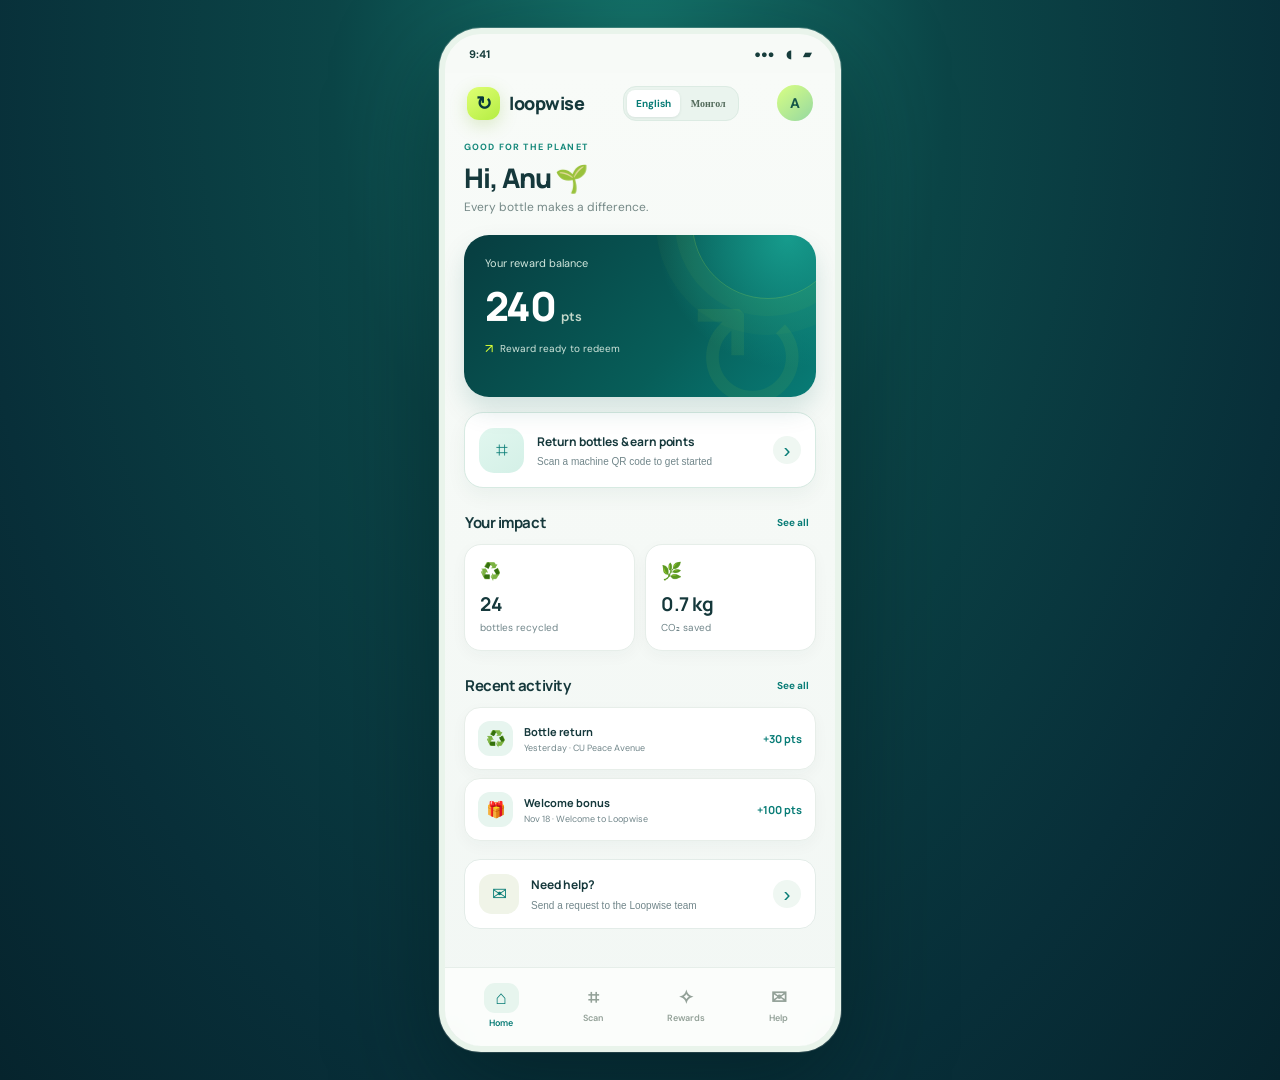
==== commit 8ceae882: "Add files via upload Signed-off-by: aanarerdene-droid <a.anarerdene@gmit.edu.mn>" ====
--- a/rewards.html
+++ b/rewards.html
@@ -16,6 +16,24 @@
 .help-card{display:flex;align-items:center;gap:12px;margin:18px 0 4px;padding:14px;background:#fff;border:1px solid var(--line);border-radius:16px;text-align:left;color:var(--ink);width:100%;cursor:pointer}.help-card .help-icon{width:40px;height:40px;border-radius:13px;background:#f0f4e8;color:var(--green);display:grid;place-items:center;font-size:18px}.help-copy{flex:1}.help-copy b{display:block;font:700 12px Manrope;margin-bottom:4px}.help-copy small{font-size:10px;color:var(--muted)}
 .request-form{display:grid;gap:13px}.request-form label{display:grid;gap:7px;font:700 11px Manrope;color:#39574a}.request-form input,.request-form select,.request-form textarea{width:100%;border:1px solid #dfe7df;background:#fff;border-radius:12px;padding:12px 13px;color:var(--ink);font:12px 'DM Sans',sans-serif;outline:none}.request-form input:focus,.request-form select:focus,.request-form textarea:focus{border-color:#7db095;box-shadow:0 0 0 3px #28745314}.request-form textarea{min-height:116px;resize:vertical;line-height:1.5}.request-note{background:#eef4ea;border-radius:13px;padding:12px 13px;color:#61796c;font-size:10px;line-height:1.5;margin:0 0 15px}.request-success{background:#e8f4eb;border:1px solid #d3e7d8;border-radius:13px;padding:12px;color:#276b4d;font-size:11px;font-weight:700;margin:0 0 13px}.request-success.hidden{display:none}
 @media(max-width:480px){.phone{border:0}.app{padding-bottom:90px}.nav{height:78px}}
+</style>
+<style>
+/* Refined Loopwise visual language: keep the forest, jade, and lime palette while
+   borrowing the reference's editorial typography, layered surfaces, and glow. */
+:root{--forest:#07383c;--green:#087c76;--lime:#d9ff35;--paper:#f5f8f5;--ink:#15383b;--muted:#71868a;--line:#e3ece8;--soft:#e7f5ef}
+body{background:radial-gradient(ellipse at 50% 6%,#15786e 0%,#0b4547 34%,#082f39 74%,#06242d 100%);padding:28px}
+.phone{width:402px;min-height:830px;border:6px solid #e9f4eb;border-radius:42px;background:#f7faf7;box-shadow:0 34px 100px #00191d85,0 0 0 1px #ffffff35;}
+.app{min-height:818px;background:linear-gradient(180deg,#f8fbf8 0%,#f2f7f4 100%);padding-bottom:91px}
+.status{height:39px;padding:13px 24px 0;color:#173d3c;font-size:11px;letter-spacing:.1px}
+.topbar{padding:12px 22px 18px}.brand{font-size:18px;letter-spacing:-.45px}.mark{height:33px;width:33px;border-radius:12px;background:linear-gradient(145deg,#dfff73,#b4ed43);box-shadow:0 5px 17px #83b83440}.language-switch{background:#eaf4ee;border-color:#dcebe3;border-radius:13px}.avatar{background:linear-gradient(140deg,#d9ff83,#95d8a2);color:#145648}
+.screen{padding:2px 19px 22px}.eyebrow{letter-spacing:1.15px;font-size:9px;color:#16897b;margin-bottom:10px}h1{font-size:27px;letter-spacing:-1px;line-height:1.12}h2{letter-spacing:-.45px}.sub{font-size:12px;line-height:1.5;margin-bottom:19px;color:#758987}
+.balance{border-radius:25px;padding:21px 21px 19px;background:radial-gradient(circle at 92% 2%,#169b8c 0%,transparent 36%),linear-gradient(130deg,#073d40 0%,#075e59 62%,#087c76 100%);box-shadow:0 13px 26px #075e5926;min-height:162px;margin-bottom:15px}
+.balance:after{right:2px;bottom:-62px;font-size:153px;color:#d9ff3510}.balance:before{content:'';position:absolute;width:150px;height:150px;right:-28px;top:-88px;border:1px solid #d9ff3530;border-radius:50%;box-shadow:0 0 0 17px #d9ff3508,0 0 0 36px #d9ff3506}
+.balance-label{font-size:11px;color:#d1e6dc}.balance-num{font-size:40px;letter-spacing:-1.7px;margin-top:8px}.balance-foot{font-size:10px;margin-top:7px;color:#d1e6dc}.leaf{color:var(--lime)}
+.scan-cta{min-height:76px;padding:14px;border-radius:19px;border-color:#d7eae2;box-shadow:0 8px 20px #0a54420d;transition:.18s}.scan-cta:hover{transform:translateY(-1px);box-shadow:0 12px 23px #0a544218}.scanicon{width:45px;height:45px;border-radius:15px;background:linear-gradient(145deg,#e1f7ef,#d4f0e7);font-size:21px;color:#087c76}.scan-cta strong{font-size:12px;letter-spacing:-.15px}.scan-cta small{font-size:10px}.arrow{width:28px;height:28px;border-radius:50%;display:grid;place-items:center;background:#eff7f2;font-size:21px}
+.impact-card,.activity,.reward,.machine-card,.session-card,.empty{box-shadow:0 5px 16px #173f3209}.impact-card{border-radius:17px;padding:15px;border-color:#e6eee9}.impact strong{font-size:19px;letter-spacing:-.4px}.section-title{margin-top:24px}.section-title h2{font-size:15px}.activity{border-radius:16px;border-color:#e7eee9;padding:13px}.activity-icon{border-radius:12px}.nav{height:79px;background:#fbfdfbf0;border-top-color:#e6eee9;padding-bottom:10px}.nav button{font-size:9px}.nav button.active span{background:#e7f5ee;color:#087c76}.toast{background:#073f3f;box-shadow:0 8px 23px #082f392e}
+.scanner{background:radial-gradient(ellipse at 52% 38%,#248a76 0%,#0d554e 46%,#082f36 100%);box-shadow:inset 0 1px 0 #ffffff18}.scan-frame{border-color:var(--lime);box-shadow:0 0 0 500px #041e204a,0 0 26px #d9ff3520}.scan-frame:before,.scan-frame:after,.corner{border-color:var(--lime);background-color:var(--lime)}.scan-frame:before{box-shadow:0 0 14px #d9ff35}.scan-caption{color:#f3fff8}.machine-card{border-color:#e5eee9;border-radius:17px}.session-card{background:radial-gradient(circle at 92% 0%,#158a7b,transparent 45%),linear-gradient(135deg,#073d40,#075b57);border-radius:24px}.bottle-slot{background:linear-gradient(145deg,#eaf6ef,#e2f0e8);border:1px solid #deeee5;border-radius:21px}.reward{border-color:#e5eee9;border-radius:18px;padding:14px}.reward-art{border-radius:16px;background:linear-gradient(145deg,#eef4df,#f7eed7)}.reward:nth-child(2) .reward-art{background:linear-gradient(145deg,#e5f3e6,#dbeee1)}.reward:nth-child(3) .reward-art{background:linear-gradient(145deg,#f5eadf,#f5e5d5)}.button{border-radius:14px;box-shadow:0 5px 12px #087c7618}.button.lime{box-shadow:0 5px 15px #c1e83a30}.button.light{box-shadow:none}.modal{background:#f8fbf8}.request-form input,.request-form textarea,.request-form select{border-radius:12px}
+@media(max-width:480px){body{background:#f4f8f5;padding:0}.phone{width:100%;min-height:100vh;border:0;border-radius:0;box-shadow:none}.app{min-height:100vh}.status{padding-top:10px}.screen{padding-left:20px;padding-right:20px}.nav{height:82px}.balance{margin-top:2px}.modalback{backdrop-filter:blur(4px)}}
 </style></head>
 <body><div class="phone"><div class="status"><span>9:41</span><span>●●●　◖　▰</span></div><div class="app">
 <header class="topbar"><div class="brand"><span class="mark">↻</span>loopwise</div><div class="language-switch" role="group" aria-label="Choose language"><button id="langEn" onclick="setLanguage('en')" aria-label="English">English</button><button id="langMn" onclick="setLanguage('mn')" aria-label="Mongolian">Монгол</button></div><div class="avatar">A</div></header>
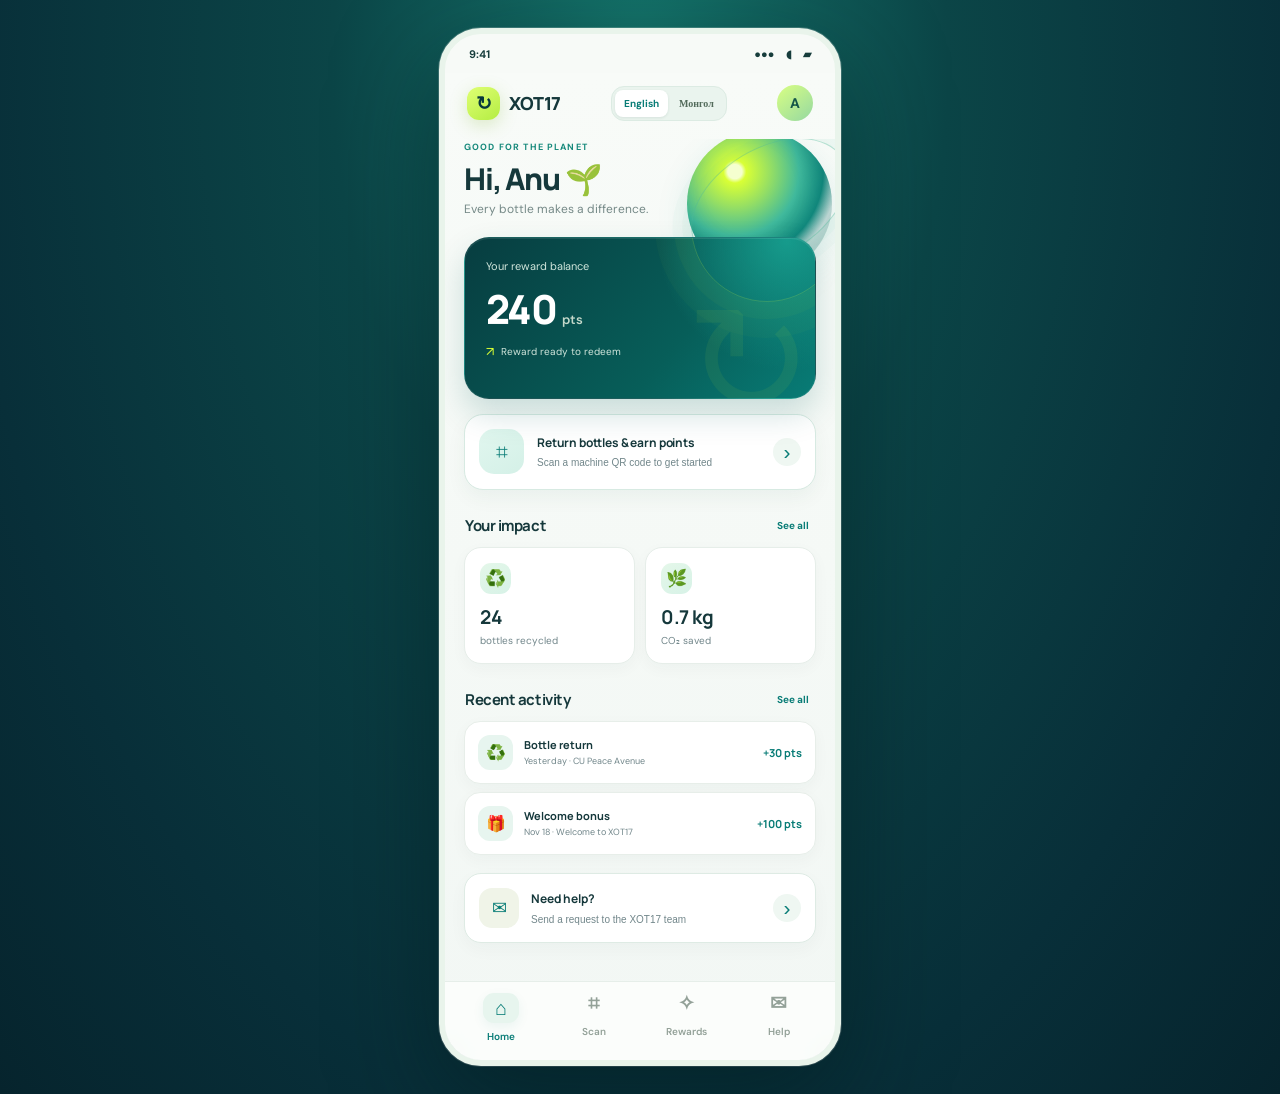
==== commit 190141fb: "Add files via upload Signed-off-by: aanarerdene-droid <a.anarerdene@gmit.edu.mn>" ====
--- a/rewards.html
+++ b/rewards.html
@@ -2,7 +2,7 @@
 <html lang="en">
 <head>
 <meta charset="utf-8"><meta name="viewport" content="width=device-width, initial-scale=1"><meta name="theme-color" content="#f5f7f1">
-<title>Loopwise · Bottle rewards</title>
+<title>XOT17 · Bottle rewards</title>
 <link rel="preconnect" href="https://fonts.googleapis.com"><link rel="preconnect" href="https://fonts.gstatic.com" crossorigin><link href="https://fonts.googleapis.com/css2?family=DM+Sans:wght@400;500;600;700&family=Manrope:wght@500;600;700;800&display=swap" rel="stylesheet">
 <style>
 :root{--forest:#06333a;--green:#007c78;--lime:#d9ff35;--paper:#f3f8f7;--white:#fff;--ink:#12363b;--muted:#71868a;--line:#e2eceb;--soft:#e5f7f3;--gold:#f1c66c}*{box-sizing:border-box}body{margin:0;background:radial-gradient(ellipse at 50% 0%,#0c5258 0%,#092d35 65%,#061f28 100%);color:var(--ink);font:14px 'DM Sans',sans-serif;min-height:100vh;display:grid;place-items:center;padding:24px}.phone{width:390px;min-height:800px;background:var(--paper);border-radius:36px;box-shadow:0 24px 80px #00191d70;overflow:hidden;position:relative;border:7px solid #fff}.app{min-height:786px;padding-bottom:86px}.status{height:36px;padding:12px 22px 0;display:flex;justify-content:space-between;font-size:11px;font-weight:700}.topbar{display:flex;align-items:center;justify-content:space-between;padding:12px 22px 15px}.brand{display:flex;align-items:center;gap:9px;font:800 17px Manrope}.mark{height:30px;width:30px;border-radius:10px;background:var(--lime);display:grid;place-items:center;color:var(--forest);font-size:19px;box-shadow:0 4px 16px #d9ff3538}.language-switch{display:flex;align-items:center;background:#e4f5f3;border:1px solid #c3e4df;border-radius:11px;padding:3px;gap:2px}.language-switch button{border:0;background:transparent;border-radius:8px;padding:7px 9px;color:#536b5b;font:700 10px 'DM Sans';cursor:pointer;white-space:nowrap}.language-switch button.active{background:#fff;color:var(--green);box-shadow:0 1px 3px #173f3218}.avatar{width:36px;height:36px;border-radius:50%;background:#e4eed8;display:grid;place-items:center;color:var(--green);font-weight:700}.screen{display:none;padding:0 18px 20px;animation:fade .2s ease}.screen.active{display:block}@keyframes fade{from{opacity:.4;transform:translateY(4px)}to{opacity:1;transform:none}}h1,h2,h3,p{margin-top:0}h1{font:800 25px Manrope;letter-spacing:-.7px;margin-bottom:5px}h2{font:700 17px Manrope;letter-spacing:-.3px;margin:0}h3{font:700 13px Manrope;margin:0}.sub{color:var(--muted);font-size:12px;margin-bottom:18px}.balance{background:var(--forest);border-radius:23px;padding:20px;color:#fff;position:relative;overflow:hidden;margin-bottom:14px;min-height:156px}.balance:after{content:'↻';position:absolute;right:-8px;bottom:-53px;font:140px Manrope;color:#ffffff0d}.balance-label{color:#bdd4c5;font-size:11px}.balance-num{font:800 37px Manrope;letter-spacing:-1px;margin:5px 0 0}.balance-num small{font:600 13px 'DM Sans';color:#c4d8ca;letter-spacing:0}.balance-foot{display:flex;align-items:center;gap:7px;color:#c1d6c8;font-size:10px;margin-top:6px}.leaf{color:var(--lime);font-size:13px}.button{border:0;background:var(--green);color:white;border-radius:13px;padding:13px 15px;font:700 12px 'DM Sans';cursor:pointer;transition:.18s}.button:hover{filter:brightness(1.08);transform:translateY(-1px)}.button.wide{width:100%}.button.light{background:var(--soft);color:var(--green)}.button.lime{background:var(--lime);color:var(--forest)}.button.small{padding:9px 12px;border-radius:10px;font-size:11px}.scan-cta{width:100%;display:flex;align-items:center;gap:13px;text-align:left;padding:14px;background:#fff;border:1px solid #cbe9e6;border-radius:17px;cursor:pointer;color:var(--ink);box-shadow:0 4px 14px #007c7812}.scanicon{width:42px;height:42px;border-radius:13px;background:var(--soft);display:grid;place-items:center;font-size:20px;color:var(--green)}.scan-cta strong{display:block;font:700 12px Manrope;margin-bottom:3px}.scan-cta small{color:var(--muted);font-size:10px}.arrow{margin-left:auto;color:var(--green);font-size:19px}.section-title{display:flex;justify-content:space-between;align-items:center;margin:22px 1px 11px}.section-title button{border:0;background:none;color:var(--green);font:700 10px 'DM Sans';cursor:pointer}.impact{display:grid;grid-template-columns:1fr 1fr;gap:10px}.impact-card{background:#fff;border:1px solid var(--line);padding:14px;border-radius:15px}.impact-ico{font-size:17px;margin-bottom:9px}.impact strong{display:block;font:700 18px Manrope}.impact small{font-size:10px;color:var(--muted)}.activity{display:flex;align-items:center;gap:11px;background:#fff;border:1px solid var(--line);padding:12px;border-radius:14px;margin-bottom:8px}.activity-icon{width:35px;height:35px;border-radius:11px;background:var(--soft);display:grid;place-items:center;font-size:16px}.activity-copy{flex:1}.activity-copy b{display:block;font:700 11px Manrope}.activity-copy small{display:block;color:var(--muted);font-size:9px;margin-top:3px}.activity-pts{font:700 11px Manrope;color:var(--green)}.nav{position:absolute;bottom:0;left:0;right:0;height:73px;background:#ffffffed;border-top:1px solid var(--line);display:flex;justify-content:space-around;align-items:center;padding:5px 14px 9px;backdrop-filter:blur(12px)}.nav button{border:0;background:none;color:#93a198;font:600 9px 'DM Sans';display:grid;gap:4px;justify-items:center;min-width:64px;cursor:pointer}.nav button span{font-size:19px;line-height:20px}.nav button.active{color:var(--green)}.nav button.active span{background:var(--soft);border-radius:11px;padding:5px 13px}.eyebrow{font-size:10px;color:var(--green);font-weight:700;letter-spacing:.8px;text-transform:uppercase;margin-bottom:9px}.back{border:0;background:none;color:var(--muted);font-size:12px;padding:0;margin:3px 0 16px;cursor:pointer}.scanner{height:365px;border-radius:24px;background:radial-gradient(ellipse at 50% 45%,#385849,#102d25 75%);position:relative;display:grid;place-items:center;overflow:hidden;margin:15px 0}.scan-frame{width:222px;height:222px;border:2px solid #d5f276;border-radius:25px;position:relative;box-shadow:0 0 0 500px #05171048}.scan-frame:before,.scan-frame:after{content:'';position:absolute;background:#d5f276;border-radius:4px}.scan-frame:before{height:3px;width:82%;left:9%;top:50%;box-shadow:0 0 12px #d5f276;animation:scanline 2s ease-in-out infinite alternate}.scan-frame:after{width:10px;height:10px;left:50%;top:50%;transform:translate(-50%,-50%);border-radius:50%;box-shadow:0 0 0 9px #d5f27625}@keyframes scanline{from{transform:translateY(-56px)}to{transform:translateY(56px)}}.corner{position:absolute;width:24px;height:24px;border-color:#d5f276;border-style:solid}.c1{left:-2px;top:-2px;border-width:3px 0 0 3px;border-radius:12px 0 0}.c2{right:-2px;top:-2px;border-width:3px 3px 0 0;border-radius:0 12px 0 0}.c3{left:-2px;bottom:-2px;border-width:0 0 3px 3px;border-radius:0 0 0 12px}.c4{right:-2px;bottom:-2px;border-width:0 3px 3px 0;border-radius:0 0 12px}.scan-caption{position:absolute;bottom:19px;color:#e7f0e9;font-size:11px}.scanner-tip{text-align:center;color:var(--muted);font-size:11px;line-height:1.55;margin:0 12px 15px}.machine-card{display:flex;align-items:center;gap:11px;background:#fff;border:1px solid var(--line);border-radius:16px;padding:13px;margin:14px 0 18px}.machine-dot{width:37px;height:37px;background:var(--soft);border-radius:12px;display:grid;place-items:center;color:var(--green);font-size:18px}.machine-card b{display:block;font:700 11px Manrope}.machine-card small{color:var(--muted);font-size:9px}.online{margin-left:auto;color:var(--green);font-size:9px;font-weight:700}.online:before{content:'';display:inline-block;width:6px;height:6px;border-radius:50%;background:#59b785;margin:0 5px 1px 0}.session-head{display:flex;align-items:center;justify-content:space-between;margin:4px 0 15px}.session-card{background:var(--forest);color:white;border-radius:22px;padding:19px;margin-bottom:12px}.session-card small{color:#bfd4c7;font-size:10px}.session-count{display:flex;align-items:end;gap:7px;margin:8px 0}.session-count strong{font:800 44px Manrope;line-height:1}.session-count span{font-size:12px;color:#c1d6c8;padding-bottom:5px}.session-earned{display:inline-flex;align-items:center;gap:6px;background:#ffffff17;color:var(--lime);padding:7px 10px;border-radius:20px;font-size:10px;font-weight:700}.bottle-slot{height:190px;border-radius:19px;background:#eaf2e8;display:grid;place-items:center;position:relative;margin-bottom:13px;overflow:hidden}.bottle{font-size:92px;filter:drop-shadow(0 6px 6px #173f3220);transition:.25s}.bottle.pulse{animation:pulse .4s ease}@keyframes pulse{50%{transform:translateY(-18px) scale(1.08)}}.slot-label{position:absolute;bottom:12px;color:#749082;font-size:10px}.session-note{text-align:center;color:var(--muted);font-size:10px;margin:11px 5px 0}.success{background:#e9f4e9;border-radius:13px;padding:12px;text-align:center;color:var(--green);font-size:11px;font-weight:700;margin:12px 0}.reward-grid{display:grid;gap:10px}.reward{background:#fff;border:1px solid var(--line);border-radius:17px;padding:13px;display:flex;gap:12px;align-items:center}.reward-art{width:56px;height:56px;border-radius:14px;background:#f1eddf;display:grid;place-items:center;font-size:26px}.reward:nth-child(2) .reward-art{background:#e8f1e4}.reward:nth-child(3) .reward-art{background:#f4e9dc}.reward-copy{flex:1}.reward-copy b{display:block;font:700 11px Manrope;margin-bottom:4px}.reward-copy small{color:var(--muted);font-size:9px}.reward-cost{display:flex;align-items:center;gap:4px;color:var(--green);font-size:10px;font-weight:700;margin-top:6px}.reward .button{font-size:10px;padding:8px 9px}.toast{position:absolute;bottom:85px;left:50%;transform:translate(-50%,12px);background:#173f32;color:white;padding:11px 15px;border-radius:12px;font-size:11px;white-space:nowrap;opacity:0;pointer-events:none;transition:.2s;box-shadow:0 5px 20px #102d2530}.toast.show{opacity:1;transform:translate(-50%,0)}.modalback{position:absolute;inset:0;background:#102d2580;display:none;align-items:end;z-index:4}.modalback.show{display:flex}.modal{width:100%;background:var(--paper);border-radius:25px 25px 0 0;padding:24px 21px 30px;animation:slide .2s ease}.handle{width:36px;height:4px;background:#dce4dc;border-radius:4px;margin:-7px auto 18px}@keyframes slide{from{transform:translateY(50px)}to{transform:none}}.modal-emoji{font-size:38px;margin-bottom:10px}.modal p{font-size:11px;color:var(--muted);line-height:1.5;margin:8px 0 17px}.modal-actions{display:flex;gap:8px}.modal-actions .button{flex:1}.empty{padding:34px 15px;text-align:center;color:var(--muted);font-size:11px;background:#fff;border:1px solid var(--line);border-radius:16px}
@@ -18,7 +18,7 @@
 @media(max-width:480px){.phone{border:0}.app{padding-bottom:90px}.nav{height:78px}}
 </style>
 <style>
-/* Refined Loopwise visual language: keep the forest, jade, and lime palette while
+/* Refined XOT17 visual language: keep the forest, jade, and lime palette while
    borrowing the reference's editorial typography, layered surfaces, and glow. */
 :root{--forest:#07383c;--green:#087c76;--lime:#d9ff35;--paper:#f5f8f5;--ink:#15383b;--muted:#71868a;--line:#e3ece8;--soft:#e7f5ef}
 body{background:radial-gradient(ellipse at 50% 6%,#15786e 0%,#0b4547 34%,#082f39 74%,#06242d 100%);padding:28px}
@@ -34,30 +34,52 @@
 .impact-card,.activity,.reward,.machine-card,.session-card,.empty{box-shadow:0 5px 16px #173f3209}.impact-card{border-radius:17px;padding:15px;border-color:#e6eee9}.impact strong{font-size:19px;letter-spacing:-.4px}.section-title{margin-top:24px}.section-title h2{font-size:15px}.activity{border-radius:16px;border-color:#e7eee9;padding:13px}.activity-icon{border-radius:12px}.nav{height:79px;background:#fbfdfbf0;border-top-color:#e6eee9;padding-bottom:10px}.nav button{font-size:9px}.nav button.active span{background:#e7f5ee;color:#087c76}.toast{background:#073f3f;box-shadow:0 8px 23px #082f392e}
 .scanner{background:radial-gradient(ellipse at 52% 38%,#248a76 0%,#0d554e 46%,#082f36 100%);box-shadow:inset 0 1px 0 #ffffff18}.scan-frame{border-color:var(--lime);box-shadow:0 0 0 500px #041e204a,0 0 26px #d9ff3520}.scan-frame:before,.scan-frame:after,.corner{border-color:var(--lime);background-color:var(--lime)}.scan-frame:before{box-shadow:0 0 14px #d9ff35}.scan-caption{color:#f3fff8}.machine-card{border-color:#e5eee9;border-radius:17px}.session-card{background:radial-gradient(circle at 92% 0%,#158a7b,transparent 45%),linear-gradient(135deg,#073d40,#075b57);border-radius:24px}.bottle-slot{background:linear-gradient(145deg,#eaf6ef,#e2f0e8);border:1px solid #deeee5;border-radius:21px}.reward{border-color:#e5eee9;border-radius:18px;padding:14px}.reward-art{border-radius:16px;background:linear-gradient(145deg,#eef4df,#f7eed7)}.reward:nth-child(2) .reward-art{background:linear-gradient(145deg,#e5f3e6,#dbeee1)}.reward:nth-child(3) .reward-art{background:linear-gradient(145deg,#f5eadf,#f5e5d5)}.button{border-radius:14px;box-shadow:0 5px 12px #087c7618}.button.lime{box-shadow:0 5px 15px #c1e83a30}.button.light{box-shadow:none}.modal{background:#f8fbf8}.request-form input,.request-form textarea,.request-form select{border-radius:12px}
 @media(max-width:480px){body{background:#f4f8f5;padding:0}.phone{width:100%;min-height:100vh;border:0;border-radius:0;box-shadow:none}.app{min-height:100vh}.status{padding-top:10px}.screen{padding-left:20px;padding-right:20px}.nav{height:82px}.balance{margin-top:2px}.modalback{backdrop-filter:blur(4px)}}
+/* Expressive XOT17 home screen: editorial type, a moving loop motif, and clear controls. */
+.screen#home{position:relative;isolation:isolate;overflow:hidden}
+.screen#home:before{content:'';position:absolute;z-index:-1;pointer-events:none;right:3px;top:-8px;width:145px;height:145px;border-radius:50%;background:radial-gradient(circle at 33% 28%,#f5ffcf 0 5%,#d9ff35 8%,#96df63 25%,#40b99c 45%,#128b7f 62%,#087c7610 72%);box-shadow:inset -9px -14px 24px #075f5c40,0 12px 32px #168b7d20;animation:orbitFloat 7s ease-in-out infinite}
+.screen#home:after{content:'';position:absolute;z-index:-1;pointer-events:none;right:-20px;top:9px;width:169px;height:106px;border:1.5px solid #51b99966;border-radius:50%;transform:rotate(-31deg);box-shadow:0 0 0 9px #51b9990c,0 0 0 19px #51b99908;animation:orbitSpin 18s linear infinite}
+#home .eyebrow,#home h1,#home .sub{position:relative;z-index:1}
+#home h1{font-size:30px;max-width:235px;line-height:1.05;letter-spacing:-1.15px}
+#home .sub{max-width:245px}
+#home .balance{border:1px solid #ffffff16;box-shadow:0 15px 32px #075e5930,inset 0 1px 0 #ffffff18}
+#home .section-title{margin-top:25px}
+#home .impact-card{position:relative;overflow:hidden;min-height:108px;transition:transform .2s,box-shadow .2s}
+#home .impact-card:hover{transform:translateY(-2px);box-shadow:0 11px 24px #173f3212}
+#home .impact-ico{width:31px;height:31px;border-radius:11px;background:linear-gradient(145deg,#e4f7e9,#d7f2e7);display:grid;place-items:center;margin-bottom:10px}
+#home .help-card{border:1px solid #deebe4;border-radius:17px;box-shadow:0 6px 18px #173f3209}
+.nav button{min-height:54px;min-width:66px;font-size:10px;transition:color .18s,transform .18s}
+.nav button span{font-size:20px}
+.nav button.active span{box-shadow:0 4px 12px #087c7612}
+.button,.scan-cta,.nav button,.language-switch button,.section-title button,.back{touch-action:manipulation}
+.button:focus-visible,.scan-cta:focus-visible,.nav button:focus-visible,.language-switch button:focus-visible,.section-title button:focus-visible,.back:focus-visible{outline:3px solid #38b8a3;outline-offset:3px}
+@keyframes orbitFloat{0%,100%{transform:translate3d(0,0,0) rotate(0)}50%{transform:translate3d(-4px,7px,0) rotate(5deg)}}
+@keyframes orbitSpin{to{transform:rotate(329deg)}}
+@media(max-width:480px){#home h1{font-size:29px}.screen#home:before{right:0;width:132px;height:132px}.screen#home:after{right:-25px;width:154px}}
+@media(prefers-reduced-motion:reduce){.screen#home:before,.screen#home:after{animation:none!important}.nav button,.impact-card{transition:none!important}.screen{animation:none!important}}
 </style></head>
 <body><div class="phone"><div class="status"><span>9:41</span><span>●●●　◖　▰</span></div><div class="app">
-<header class="topbar"><div class="brand"><span class="mark">↻</span>loopwise</div><div class="language-switch" role="group" aria-label="Choose language"><button id="langEn" onclick="setLanguage('en')" aria-label="English">English</button><button id="langMn" onclick="setLanguage('mn')" aria-label="Mongolian">Монгол</button></div><div class="avatar">A</div></header>
+<header class="topbar"><div class="brand"><span class="mark">↻</span>XOT17</div><div class="language-switch" role="group" aria-label="Choose language"><button id="langEn" onclick="setLanguage('en')" aria-label="English">English</button><button id="langMn" onclick="setLanguage('mn')" aria-label="Mongolian">Монгол</button></div><div class="avatar">A</div></header>
 <main>
 <section class="screen active" id="home"><div class="eyebrow">GOOD FOR THE PLANET</div><h1>Hi, Anu 🌱</h1><p class="sub">Every bottle makes a difference.</p><div class="balance"><div class="balance-label">Your reward balance</div><div class="balance-num" id="balance">240 <small>pts</small></div><div class="balance-foot"><span class="leaf">↗</span> <span id="balanceNext">60 pts until your next reward</span></div></div><button class="scan-cta" onclick="openScanner()"><span class="scanicon">⌗</span><span><strong>Return bottles & earn points</strong><small>Scan a machine QR code to get started</small></span><span class="arrow">›</span></button>
 <div class="section-title"><h2>Your impact</h2><button onclick="showToast(t('Impact details coming soon'))">See all</button></div><div class="impact"><div class="impact-card"><div class="impact-ico">♻️</div><strong id="totalBottles">24</strong><small>bottles recycled</small></div><div class="impact-card"><div class="impact-ico">🌿</div><strong id="co2">0.7 kg</strong><small>CO₂ saved</small></div></div>
-<div class="section-title"><h2>Recent activity</h2><button onclick="showScreen('activity')">See all</button></div><div id="recent"><div class="activity"><span class="activity-icon">♻️</span><span class="activity-copy"><b>Bottle return</b><small>Yesterday · CU Peace Avenue</small></span><span class="activity-pts">+30 pts</span></div><div class="activity"><span class="activity-icon">🎁</span><span class="activity-copy"><b>Welcome bonus</b><small>Nov 18 · Welcome to Loopwise</small></span><span class="activity-pts">+100 pts</span></div></div><button class="help-card" onclick="showScreen('requests')"><span class="help-icon">✉</span><span class="help-copy"><b>Need help?</b><small>Send a request to the Loopwise team</small></span><span class="arrow">›</span></button></section>
-<section class="screen" id="scan"><button class="back" onclick="showScreen('home')">← &nbsp;Back</button><div class="eyebrow">CONNECT TO A MACHINE</div><h1>Scan the QR code</h1><p class="sub">Find the Loopwise QR on the machine screen.</p><div class="scanner"><div class="scan-frame"><i class="corner c1"></i><i class="corner c2"></i><i class="corner c3"></i><i class="corner c4"></i></div><div class="scan-caption">Point your camera at the machine QR</div></div><p class="scanner-tip">Stay close to the machine while you return bottles. Your points will show up here as each bottle is accepted.</p><button class="button wide lime" onclick="connectMachine()">Connect to demo machine</button></section>
+<div class="section-title"><h2>Recent activity</h2><button onclick="showScreen('activity')">See all</button></div><div id="recent"><div class="activity"><span class="activity-icon">♻️</span><span class="activity-copy"><b>Bottle return</b><small>Yesterday · CU Peace Avenue</small></span><span class="activity-pts">+30 pts</span></div><div class="activity"><span class="activity-icon">🎁</span><span class="activity-copy"><b>Welcome bonus</b><small>Nov 18 · Welcome to XOT17</small></span><span class="activity-pts">+100 pts</span></div></div><button class="help-card" onclick="showScreen('requests')"><span class="help-icon">✉</span><span class="help-copy"><b>Need help?</b><small>Send a request to the XOT17 team</small></span><span class="arrow">›</span></button></section>
+<section class="screen" id="scan"><button class="back" onclick="showScreen('home')">← &nbsp;Back</button><div class="eyebrow">CONNECT TO A MACHINE</div><h1>Scan the QR code</h1><p class="sub">Find the XOT17 QR on the machine screen.</p><div class="scanner"><div class="scan-frame"><i class="corner c1"></i><i class="corner c2"></i><i class="corner c3"></i><i class="corner c4"></i></div><div class="scan-caption">Point your camera at the machine QR</div></div><p class="scanner-tip">Stay close to the machine while you return bottles. Your points will show up here as each bottle is accepted.</p><button class="button wide lime" onclick="connectMachine()">Connect to demo machine</button></section>
 <section class="screen" id="session"><div class="session-head"><button class="back" onclick="endSession()">← &nbsp;End session</button><span class="online">CONNECTED</span></div><div class="eyebrow">BOTTLE RETURN SESSION</div><h1>You're all set!</h1><p class="sub">Add bottles one at a time to earn points.</p><div class="machine-card"><span class="machine-dot">♻</span><span><b id="machineName">CU Peace Avenue</b><small>Machine LW · 024 · Ulaanbaatar</small></span><span class="online">Ready</span></div><div class="session-card"><small>THIS SESSION</small><div class="session-count"><strong id="sessionCount">0</strong><span>bottles accepted</span></div><span class="session-earned">✦ &nbsp;<span id="sessionPoints">0</span> points earned</span></div><div class="bottle-slot"><span class="bottle" id="bottle">♻️</span><span class="slot-label">Bottle goes here ↓</span></div><button class="button wide" onclick="addBottle()">＋ &nbsp;Insert a bottle</button><p class="session-note">Demo interaction · points are awarded when a bottle is accepted.</p></section>
 <section class="screen" id="done"><div style="text-align:center;padding:28px 8px 12px"><div style="font-size:52px;margin-bottom:14px">🌟</div><div class="eyebrow">NICE WORK</div><h1>Return complete!</h1><p class="sub">Thanks for giving those bottles a new life.</p><div class="balance" style="text-align:left;margin-top:21px"><div class="balance-label">Points added this session</div><div class="balance-num" id="donePoints">0 <small>pts</small></div><div class="balance-foot">Your new balance: <b id="doneBalance">240 pts</b></div></div><div class="impact-card" style="text-align:left;margin:12px 0"><div class="impact-ico">🌱</div><strong id="doneBottles">0 bottles</strong><small>kept in the recycling loop</small></div><button class="button wide" style="margin-top:8px" onclick="finishSession()">Back to home</button></div></section>
 <section class="screen" id="rewards"><div class="eyebrow">LITTLE THANK YOUS</div><h1>Rewards</h1><p class="sub">Use your points for something good.</p><div class="balance" style="min-height:112px;padding:17px 19px"><div class="balance-label">Available balance</div><div class="balance-num" id="rewardBalance">240 <small>pts</small></div></div><div class="section-title" style="margin-top:18px"><h2>Available to redeem</h2><span style="font-size:9px;color:var(--muted)">DEMO REWARDS</span></div><div class="reward-grid"><article class="reward"><div class="reward-art">☕</div><div class="reward-copy"><b>₮5,000 CU voucher</b><small>A little treat on your next stop</small><span class="reward-cost">✦ 200 pts</span></div><button class="button light" onclick="redeem('CU voucher',200)">Redeem</button></article><article class="reward"><div class="reward-art">🌳</div><div class="reward-copy"><b>Plant a tree</b><small>Support a greener Mongolia</small><span class="reward-cost">✦ 400 pts</span></div><button class="button light" onclick="redeem('tree planting',400)">Redeem</button></article><article class="reward"><div class="reward-art">🛍️</div><div class="reward-copy"><b>Reusable tote bag</b><small>Carry good habits with you</small><span class="reward-cost">✦ 600 pts</span></div><button class="button light" onclick="redeem('tote bag',600)">Redeem</button></article></div></section>
-<section class="screen" id="requests"><button class="back" onclick="showScreen('home')">← &nbsp;Back</button><div class="eyebrow">LOOPWISE SUPPORT</div><h1>Send a request</h1><p class="sub">Tell us what happened or suggest a better return location.</p><p class="request-note">For delivery to admin, open both apps at localhost:8000 while the Loopwise server is running.</p><div id="requestSuccess" class="request-success hidden">Your request reached the admin inbox.</div><form class="request-form" id="requestForm"><label>What is this about?<select id="requestType" required><option value="">Choose a topic</option><option>Machine issue</option><option>Points or rewards</option><option>Suggest a return location</option><option>Other</option></select></label><label>Machine code or CU branch <span style="font-weight:400;color:var(--muted)">(optional)</span><input id="requestLocation" type="text" maxlength="100" placeholder="Example: LW-024 or CU Peace Avenue"></label><label>Your message<textarea id="requestMessage" maxlength="700" required placeholder="Describe what happened or what you would improve…"></textarea></label><button class="button wide" type="submit">Send request</button></form></section>
-<section class="screen" id="activity"><button class="back" onclick="showScreen('home')">← &nbsp;Back</button><div class="eyebrow">YOUR LOOPWISE HISTORY</div><h1>Activity</h1><p class="sub">Every little action adds up.</p><div id="activityList"><div class="activity"><span class="activity-icon">♻️</span><span class="activity-copy"><b>Bottle return</b><small>Yesterday · CU Peace Avenue</small></span><span class="activity-pts">+30 pts</span></div><div class="activity"><span class="activity-icon">🎁</span><span class="activity-copy"><b>Welcome bonus</b><small>Nov 18 · Welcome to Loopwise</small></span><span class="activity-pts">+100 pts</span></div></div></section>
+<section class="screen" id="requests"><button class="back" onclick="showScreen('home')">← &nbsp;Back</button><div class="eyebrow">XOT17 SUPPORT</div><h1>Send a request</h1><p class="sub">Tell us what happened or suggest a better return location.</p><p class="request-note">For delivery to admin, open both apps at localhost:8000 while the XOT17 server is running.</p><div id="requestSuccess" class="request-success hidden">Your request reached the admin inbox.</div><form class="request-form" id="requestForm"><label>What is this about?<select id="requestType" required><option value="">Choose a topic</option><option>Machine issue</option><option>Points or rewards</option><option>Suggest a return location</option><option>Other</option></select></label><label>Machine code or CU branch <span style="font-weight:400;color:var(--muted)">(optional)</span><input id="requestLocation" type="text" maxlength="100" placeholder="Example: LW-024 or CU Peace Avenue"></label><label>Your message<textarea id="requestMessage" maxlength="700" required placeholder="Describe what happened or what you would improve…"></textarea></label><button class="button wide" type="submit">Send request</button></form></section>
+<section class="screen" id="activity"><button class="back" onclick="showScreen('home')">← &nbsp;Back</button><div class="eyebrow">YOUR XOT17 HISTORY</div><h1>Activity</h1><p class="sub">Every little action adds up.</p><div id="activityList"><div class="activity"><span class="activity-icon">♻️</span><span class="activity-copy"><b>Bottle return</b><small>Yesterday · CU Peace Avenue</small></span><span class="activity-pts">+30 pts</span></div><div class="activity"><span class="activity-icon">🎁</span><span class="activity-copy"><b>Welcome bonus</b><small>Nov 18 · Welcome to XOT17</small></span><span class="activity-pts">+100 pts</span></div></div></section>
 </main>
 <nav class="nav"><button class="active" data-tab="home" onclick="showScreen('home')"><span>⌂</span>Home</button><button data-tab="scan" onclick="openScanner()"><span>⌗</span>Scan</button><button data-tab="rewards" onclick="showScreen('rewards')"><span>✧</span>Rewards</button><button data-tab="requests" onclick="showScreen('requests')"><span>✉</span>Help</button></nav><div class="toast" id="toast"></div>
 <div class="modalback" id="modal"><div class="modal"><div class="handle"></div><div class="modal-emoji" id="modalEmoji">🎉</div><h2 id="modalTitle">You're in!</h2><p id="modalText">Your reward is ready.</p><div class="modal-actions"><button class="button light" onclick="closeModal()">Maybe later</button><button class="button" id="modalOk" onclick="closeModal()">Sounds good</button></div></div></div>
 </div></div>
 <script>
 const USER_STATE_KEY='loopwise-demo-user-state';function readUserState(){try{const value=JSON.parse(localStorage.getItem(USER_STATE_KEY)||'null');return value&&typeof value==='object'?value:{}}catch{return {}}}const savedUserState=readUserState();let balance=Number.isFinite(savedUserState.balance)?savedUserState.balance:240,sessionCount=0,sessionPts=0,totalBottles=Number.isFinite(savedUserState.totalBottles)?savedUserState.totalBottles:24,connected=false,previousScreen='home',toastTimer,activityItems=Array.isArray(savedUserState.activity)?savedUserState.activity:[];function saveUserState(){try{localStorage.setItem(USER_STATE_KEY,JSON.stringify({balance,totalBottles,activity:activityItems.slice(-30)}));return true}catch{return false}}
-const mn={"GOOD FOR THE PLANET": "БАЙГАЛЬД ЭЭЛТЭЙ СОНГОЛТ", "Hi, Anu 🌱": "Сайн уу, Anu 🌱", "Every bottle makes a difference.": "Лонх бүр өөрчлөлт авчирна.", "Your reward balance": "Таны урамшууллын оноо", "Return bottles & earn points": "Сав тушааж оноо цуглуулах", "Scan a machine QR code to get started": "Эхлэхийн тулд машины QR кодыг уншуулна уу", "Your impact": "Таны хувь нэмэр", "See all": "Бүгдийг харах", "bottles recycled": "дахин боловсруулсан сав", "CO₂ saved": "хэмнэсэн CO₂", "Recent activity": "Сүүлийн үйлдлүүд", "Bottle return": "Сав тушаалт", "Yesterday · CU Peace Avenue": "Өчигдөр · CU Энхтайвны өргөн чөлөө", "CU Peace Avenue": "CU Энхтайвны өргөн чөлөө", "Welcome bonus": "Бүртгэлийн урамшуулал", "Nov 18 · Welcome to Loopwise": "11-р сарын 18 · Loopwise-д тавтай морил", "Back": "Буцах", "CONNECT TO A MACHINE": "МАШИНТАЙ ХОЛБОГДОХ", "Scan the QR code": "QR кодыг уншуулна уу", "Find the Loopwise QR on the machine screen.": "Машины дэлгэц дээрх Loopwise QR кодыг олоорой.", "Point your camera at the machine QR": "Камераа машины QR код руу чиглүүлнэ үү", "Stay close to the machine while you return bottles. Your points will show up here as each bottle is accepted.": "Сав тушаахдаа машины ойролцоо байгаарай. Машин сав бүрийг хүлээн авахад таны оноо энд харагдана.", "Connect to demo machine": "Туршилтын машинтай холбогдох", "End session": "Дуусгах", "CONNECTED": "ХОЛБОГДСОН", "BOTTLE RETURN SESSION": "САВ ТУШААХ ҮЕ", "You're all set!": "Бүх зүйл бэлэн!", "Add bottles one at a time to earn points.": "Оноо авахын тулд савнуудаа нэг нэгээр нь хийнэ үү.", "Machine LW · 024 · Ulaanbaatar": "Машин LW · 024 · Улаанбаатар", "Ready": "Бэлэн", "THIS SESSION": "ЭНЭ ҮЕ", "bottles accepted": "хүлээн авсан сав", "points earned": "авсан оноо", "Bottle goes here ↓": "Савыг энд хийнэ үү ↓", "Insert a bottle": "Сав хийх", "Demo interaction · points are awarded when a bottle is accepted.": "Туршилтын горим · машин хүлээн авсан сав бүрт оноо нэмэгдэнэ.", "NICE WORK": "САЙН БАЙНА", "Return complete!": "Тушаалт дууслаа!", "Thanks for giving those bottles a new life.": "Савнуудад дахин хэрэглэгдэх боломж олгосонд баярлалаа.", "Points added this session": "Энэ удаагийн оноо", "Your new balance:": "Шинэ үлдэгдэл:", "kept in the recycling loop": "савыг дахин боловсруулахад буцаалаа", "Back to home": "Нүүр хуудас руу", "LITTLE THANK YOUS": "ТАЛАРХЛЫН БЭЛЭГ", "Rewards": "Урамшуулал", "Use your points for something good.": "Оноогоо сайн зүйлд зориулаарай.", "Available balance": "Боломжтой оноо", "Reward ready to redeem": "Урамшуулал авахад бэлэн", "Available to redeem": "Авах боломжтой урамшуулал", "DEMO REWARDS": "ТУРШИЛТЫН УРАМШУУЛАЛ", "₮5,000 CU voucher": "CU-ийн 5,000₮ эрх", "A little treat on your next stop": "Дараагийн удаад өөрийгөө дайлаарай.", "Plant a tree": "Мод тарих", "Support a greener Mongolia": "Ногоон Монголыг хамтдаа бүтээе.", "Reusable tote bag": "Дахин ашиглах тор", "Carry good habits with you": "Байгальд ээлтэй дадлаа үргэлжлүүлээрэй.", "Redeem": "Авах", "YOUR LOOPWISE HISTORY": "LOOPWISE ТҮҮХ", "Activity": "Үйл ажиллагаа", "Every little action adds up.": "Жижиг үйлдэл бүр үр дүн бий болгоно.", "Home": "Нүүр", "Earn": "Оноо авах", "You're in!": "Боллоо!", "Your reward is ready.": "Таны урамшуулал бэлэн боллоо.", "Maybe later": "Дараа", "Sounds good": "За", "Welcome to Loopwise": "Loopwise-д тавтай морил", "Just now": "Саяхан", "Bottle": "Сав", "pts": "оноо", "+30 pts": "+30 оноо", "+100 pts": "+100 оноо", "bottle": "сав", "bottles": "сав", "nextReward": "Дараагийн урамшуулалд {n} оноо дутуу", "Impact details coming soon": "Нөлөөллийн дэлгэрэнгүй удахгүй нэмэгдэнэ", "Bottle accepted · +10 points": "Сав хүлээн авлаа · +10 оноо", "CU voucher": "CU-ийн эрх", "tree planting": "мод тарих", "tote bag": "дахин ашиглах тор", "Almost there!": "Бараг боллоо!", "Reward unlocked!": "Урамшуулал нээгдлээ!", "needMore": "{name} авахад {n} оноо дутуу байна. Сав тушааж үргэлжлүүлэн оноо цуглуулаарай.", "rewardUnlocked": "Таны {name} урамшуулал бэлэн боллоо. Авахын тулд энэ дэлгэцийг оролцогч дэлгүүрт харуулна уу.", "← Back": "← Буцах", "← End session": "← Дуусгах", "＋ Insert a bottle": "＋ Сав хийх", "Need help?":"Тусламж хэрэгтэй юу?", "Send a request to the Loopwise team":"Loopwise багт хүсэлт илгээх", "LOOPWISE SUPPORT":"LOOPWISE ТУСЛАМЖ", "Send a request":"Хүсэлт илгээх", "Tell us what happened or suggest a better return location.":"Юу болсныг бичих эсвэл шинэ цэг санал болгох.", "For delivery to admin, open both apps at localhost:8000 while the Loopwise server is running.":"Туршилтын горим: хүсэлт энэ хөтөчид хадгалагдана. Админд төхөөрөмж хооронд хүргэхэд сервер хэрэгтэй.", "Your request reached the admin inbox.":"Таны хүсэлтийг туршилтад хадгаллаа.", "What is this about?":"Ямар асуудлын талаар вэ?", "Choose a topic":"Сэдэв сонгох", "Machine issue":"Машины асуудал", "Points or rewards":"Оноо эсвэл урамшуулал", "Suggest a return location":"Буцаан тушаах цэг санал болгох", "Other":"Бусад", "Machine code or CU branch":"Машины код эсвэл CU салбар", "(optional)":"(заавал биш)", "Example: LW-024 or CU Peace Avenue":"Жишээ: LW-024 эсвэл CU Peace Avenue", "Your message":"Таны зурвас", "Describe what happened or what you would improve…":"Юу болсон эсвэл юуг сайжруулахыг хүсэж байгаагаа бичнэ үү…", "Help":"Тусламж", "Scan":"Уншуулах"};
+const mn={"GOOD FOR THE PLANET": "БАЙГАЛЬД ЭЭЛТЭЙ СОНГОЛТ", "Hi, Anu 🌱": "Сайн уу, Anu 🌱", "Every bottle makes a difference.": "Лонх бүр өөрчлөлт авчирна.", "Your reward balance": "Таны урамшууллын оноо", "Return bottles & earn points": "Сав тушааж оноо цуглуулах", "Scan a machine QR code to get started": "Эхлэхийн тулд машины QR кодыг уншуулна уу", "Your impact": "Таны хувь нэмэр", "See all": "Бүгдийг харах", "bottles recycled": "дахин боловсруулсан сав", "CO₂ saved": "хэмнэсэн CO₂", "Recent activity": "Сүүлийн үйлдлүүд", "Bottle return": "Сав тушаалт", "Yesterday · CU Peace Avenue": "Өчигдөр · CU Энхтайвны өргөн чөлөө", "CU Peace Avenue": "CU Энхтайвны өргөн чөлөө", "Welcome bonus": "Бүртгэлийн урамшуулал", "Nov 18 · Welcome to XOT17": "11-р сарын 18 · XOT17-д тавтай морил", "Back": "Буцах", "CONNECT TO A MACHINE": "МАШИНТАЙ ХОЛБОГДОХ", "Scan the QR code": "QR кодыг уншуулна уу", "Find the XOT17 QR on the machine screen.": "Машины дэлгэц дээрх XOT17 QR кодыг олоорой.", "Point your camera at the machine QR": "Камераа машины QR код руу чиглүүлнэ үү", "Stay close to the machine while you return bottles. Your points will show up here as each bottle is accepted.": "Сав тушаахдаа машины ойролцоо байгаарай. Машин сав бүрийг хүлээн авахад таны оноо энд харагдана.", "Connect to demo machine": "Туршилтын машинтай холбогдох", "End session": "Дуусгах", "CONNECTED": "ХОЛБОГДСОН", "BOTTLE RETURN SESSION": "САВ ТУШААХ ҮЕ", "You're all set!": "Бүх зүйл бэлэн!", "Add bottles one at a time to earn points.": "Оноо авахын тулд савнуудаа нэг нэгээр нь хийнэ үү.", "Machine LW · 024 · Ulaanbaatar": "Машин LW · 024 · Улаанбаатар", "Ready": "Бэлэн", "THIS SESSION": "ЭНЭ ҮЕ", "bottles accepted": "хүлээн авсан сав", "points earned": "авсан оноо", "Bottle goes here ↓": "Савыг энд хийнэ үү ↓", "Insert a bottle": "Сав хийх", "Demo interaction · points are awarded when a bottle is accepted.": "Туршилтын горим · машин хүлээн авсан сав бүрт оноо нэмэгдэнэ.", "NICE WORK": "САЙН БАЙНА", "Return complete!": "Тушаалт дууслаа!", "Thanks for giving those bottles a new life.": "Савнуудад дахин хэрэглэгдэх боломж олгосонд баярлалаа.", "Points added this session": "Энэ удаагийн оноо", "Your new balance:": "Шинэ үлдэгдэл:", "kept in the recycling loop": "савыг дахин боловсруулахад буцаалаа", "Back to home": "Нүүр хуудас руу", "LITTLE THANK YOUS": "ТАЛАРХЛЫН БЭЛЭГ", "Rewards": "Урамшуулал", "Use your points for something good.": "Оноогоо сайн зүйлд зориулаарай.", "Available balance": "Боломжтой оноо", "Reward ready to redeem": "Урамшуулал авахад бэлэн", "Available to redeem": "Авах боломжтой урамшуулал", "DEMO REWARDS": "ТУРШИЛТЫН УРАМШУУЛАЛ", "₮5,000 CU voucher": "CU-ийн 5,000₮ эрх", "A little treat on your next stop": "Дараагийн удаад өөрийгөө дайлаарай.", "Plant a tree": "Мод тарих", "Support a greener Mongolia": "Ногоон Монголыг хамтдаа бүтээе.", "Reusable tote bag": "Дахин ашиглах тор", "Carry good habits with you": "Байгальд ээлтэй дадлаа үргэлжлүүлээрэй.", "Redeem": "Авах", "YOUR XOT17 HISTORY": "XOT17 ТҮҮХ", "Activity": "Үйл ажиллагаа", "Every little action adds up.": "Жижиг үйлдэл бүр үр дүн бий болгоно.", "Home": "Нүүр", "Earn": "Оноо авах", "You're in!": "Боллоо!", "Your reward is ready.": "Таны урамшуулал бэлэн боллоо.", "Maybe later": "Дараа", "Sounds good": "За", "Welcome to XOT17": "XOT17-д тавтай морил", "Just now": "Саяхан", "Bottle": "Сав", "pts": "оноо", "+30 pts": "+30 оноо", "+100 pts": "+100 оноо", "bottle": "сав", "bottles": "сав", "nextReward": "Дараагийн урамшуулалд {n} оноо дутуу", "Impact details coming soon": "Нөлөөллийн дэлгэрэнгүй удахгүй нэмэгдэнэ", "Bottle accepted · +10 points": "Сав хүлээн авлаа · +10 оноо", "CU voucher": "CU-ийн эрх", "tree planting": "мод тарих", "tote bag": "дахин ашиглах тор", "Almost there!": "Бараг боллоо!", "Reward unlocked!": "Урамшуулал нээгдлээ!", "needMore": "{name} авахад {n} оноо дутуу байна. Сав тушааж үргэлжлүүлэн оноо цуглуулаарай.", "rewardUnlocked": "Таны {name} урамшуулал бэлэн боллоо. Авахын тулд энэ дэлгэцийг оролцогч дэлгүүрт харуулна уу.", "← Back": "← Буцах", "← End session": "← Дуусгах", "＋ Insert a bottle": "＋ Сав хийх", "Need help?":"Тусламж хэрэгтэй юу?", "Send a request to the XOT17 team":"XOT17 багт хүсэлт илгээх", "XOT17 SUPPORT":"XOT17 ТУСЛАМЖ", "Send a request":"Хүсэлт илгээх", "Tell us what happened or suggest a better return location.":"Юу болсныг бичих эсвэл шинэ цэг санал болгох.", "For delivery to admin, open both apps at localhost:8000 while the XOT17 server is running.":"Туршилтын горим: хүсэлт энэ хөтөчид хадгалагдана. Админд төхөөрөмж хооронд хүргэхэд сервер хэрэгтэй.", "Your request reached the admin inbox.":"Таны хүсэлтийг туршилтад хадгаллаа.", "What is this about?":"Ямар асуудлын талаар вэ?", "Choose a topic":"Сэдэв сонгох", "Machine issue":"Машины асуудал", "Points or rewards":"Оноо эсвэл урамшуулал", "Suggest a return location":"Буцаан тушаах цэг санал болгох", "Other":"Бусад", "Machine code or CU branch":"Машины код эсвэл CU салбар", "(optional)":"(заавал биш)", "Example: LW-024 or CU Peace Avenue":"Жишээ: LW-024 эсвэл CU Peace Avenue", "Your message":"Таны зурвас", "Describe what happened or what you would improve…":"Юу болсон эсвэл юуг сайжруулахыг хүсэж байгаагаа бичнэ үү…", "Help":"Тусламж", "Scan":"Уншуулах"};
 let language='en';
 function t(key){if(language==='mn')return mn[key]||key;if(key==='nextReward')return '{n} pts until your next reward';if(key==='needMore')return '{name} needs {n} more points. Return bottles to earn some.';if(key==='rewardUnlocked')return 'Your {name} reward is ready. Show this screen at a participating store.';return key}
 function setLanguage(lang){language=lang==='mn'?'mn':'en';try{localStorage.setItem('loopwise-language',language)}catch{}applyLanguage()}
-function applyLanguage(){const map=language==='mn'?mn:Object.fromEntries(Object.entries(mn).map(([en,mn])=>[mn,en]));document.documentElement.lang=language;document.title=language==='mn'?'Loopwise · Урамшуулал':'Loopwise · Bottle rewards';const walker=document.createTreeWalker(document.querySelector('.app'),NodeFilter.SHOW_TEXT);let node;while(node=walker.nextNode()){const raw=node.nodeValue,trim=raw.trim();if(!trim)continue;const value=map[trim]||map[trim.replace(/\s+/g,' ')];if(value)node.nodeValue=raw.replace(trim,value)}document.getElementById('requestLocation').placeholder=t('Example: LW-024 or CU Peace Avenue');document.getElementById('requestMessage').placeholder=t('Describe what happened or what you would improve…');document.getElementById('langEn').classList.toggle('active',language==='en');document.getElementById('langMn').classList.toggle('active',language==='mn');document.getElementById('langEn').setAttribute('aria-pressed',String(language==='en'));document.getElementById('langMn').setAttribute('aria-pressed',String(language==='mn'));document.getElementById('machineName').textContent=t('CU Peace Avenue');updateBalance()}
+function applyLanguage(){const map=language==='mn'?mn:Object.fromEntries(Object.entries(mn).map(([en,mn])=>[mn,en]));document.documentElement.lang=language;document.title=language==='mn'?'XOT17 · Урамшуулал':'XOT17 · Bottle rewards';const walker=document.createTreeWalker(document.querySelector('.app'),NodeFilter.SHOW_TEXT);let node;while(node=walker.nextNode()){const raw=node.nodeValue,trim=raw.trim();if(!trim)continue;const value=map[trim]||map[trim.replace(/\s+/g,' ')];if(value)node.nodeValue=raw.replace(trim,value)}document.getElementById('requestLocation').placeholder=t('Example: LW-024 or CU Peace Avenue');document.getElementById('requestMessage').placeholder=t('Describe what happened or what you would improve…');document.getElementById('langEn').classList.toggle('active',language==='en');document.getElementById('langMn').classList.toggle('active',language==='mn');document.getElementById('langEn').setAttribute('aria-pressed',String(language==='en'));document.getElementById('langMn').setAttribute('aria-pressed',String(language==='mn'));document.getElementById('machineName').textContent=t('CU Peace Avenue');updateBalance()}
 function showScreen(id){document.querySelectorAll('.screen').forEach(s=>s.classList.toggle('active',s.id===id));document.querySelectorAll('.nav button').forEach(b=>b.classList.toggle('active',b.dataset.tab===id||(id==='session'||id==='done')&&b.dataset.tab==='scan'));if(id==='rewards')document.getElementById('rewardBalance').innerHTML=balance+' <small>pts</small>';if(id==='home')updateBalance()}
 function openScanner(){if(connected&&sessionCount>=0){showScreen('session');return}showScreen('scan')}
 function connectMachine(){connected=true;sessionCount=0;sessionPts=0;document.getElementById('sessionCount').textContent='0';document.getElementById('sessionPoints').textContent='0';showScreen('session')}
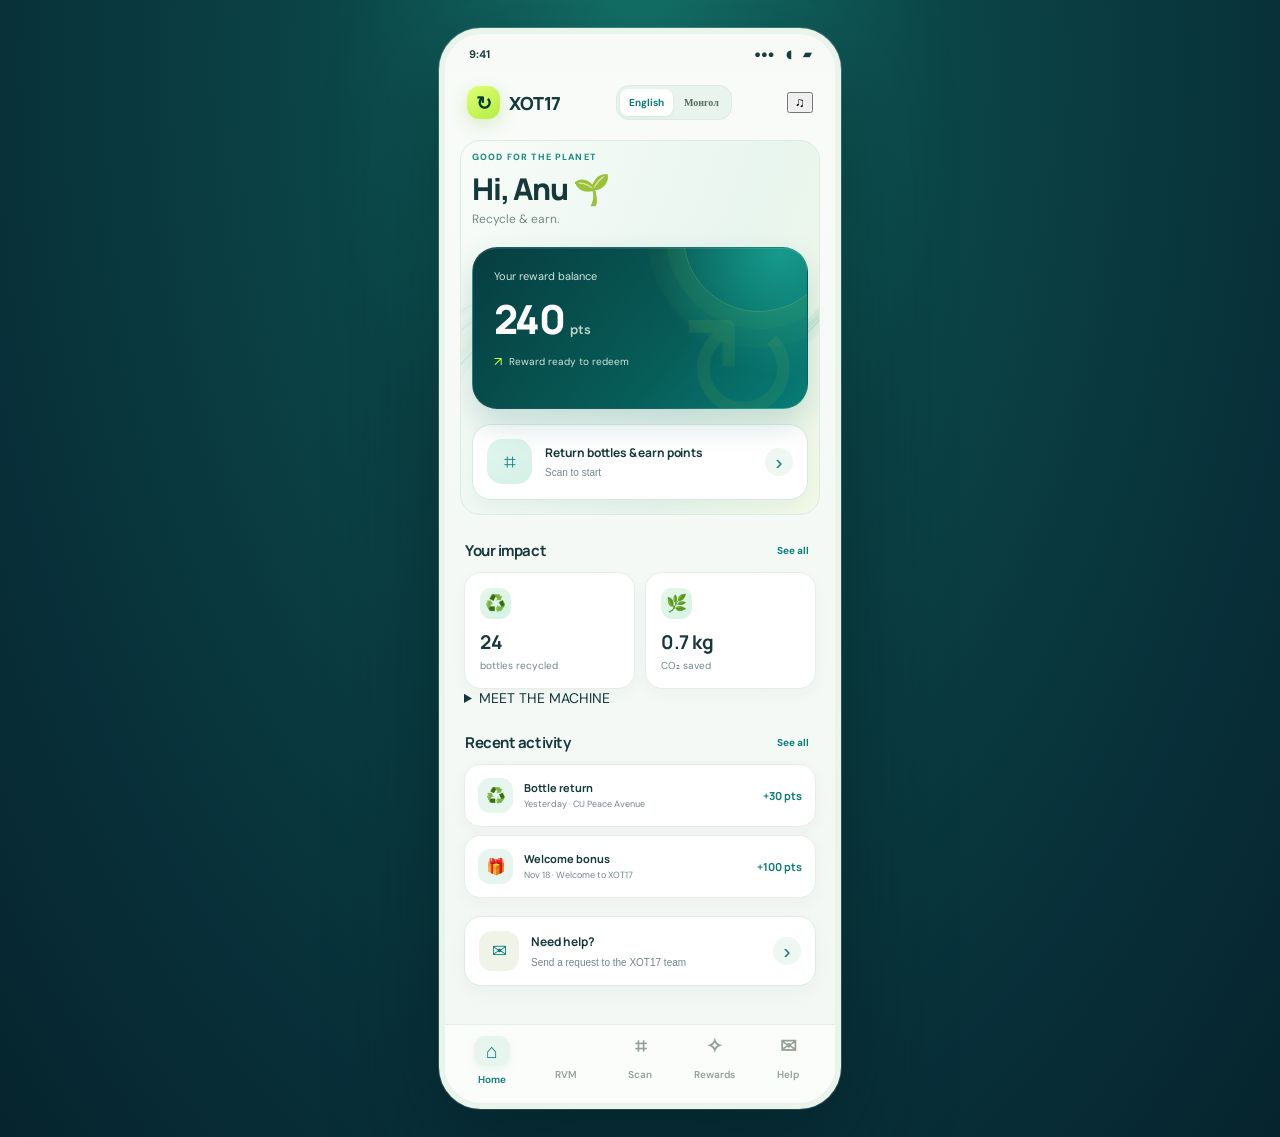
==== commit 3d63cf61: "Add files via upload Signed-off-by: aanarerdene-droid <a.anarerdene@gmit.edu.mn>" ====
--- a/rewards.html
+++ b/rewards.html
@@ -2,7 +2,7 @@
 <html lang="en">
 <head>
 <meta charset="utf-8"><meta name="viewport" content="width=device-width, initial-scale=1"><meta name="theme-color" content="#f5f7f1">
-<title>XOT17 · Bottle rewards</title>
+<title>XOT17 — Plastic Recycling</title>
 <link rel="preconnect" href="https://fonts.googleapis.com"><link rel="preconnect" href="https://fonts.gstatic.com" crossorigin><link href="https://fonts.googleapis.com/css2?family=DM+Sans:wght@400;500;600;700&family=Manrope:wght@500;600;700;800&display=swap" rel="stylesheet">
 <style>
 :root{--forest:#06333a;--green:#007c78;--lime:#d9ff35;--paper:#f3f8f7;--white:#fff;--ink:#12363b;--muted:#71868a;--line:#e2eceb;--soft:#e5f7f3;--gold:#f1c66c}*{box-sizing:border-box}body{margin:0;background:radial-gradient(ellipse at 50% 0%,#0c5258 0%,#092d35 65%,#061f28 100%);color:var(--ink);font:14px 'DM Sans',sans-serif;min-height:100vh;display:grid;place-items:center;padding:24px}.phone{width:390px;min-height:800px;background:var(--paper);border-radius:36px;box-shadow:0 24px 80px #00191d70;overflow:hidden;position:relative;border:7px solid #fff}.app{min-height:786px;padding-bottom:86px}.status{height:36px;padding:12px 22px 0;display:flex;justify-content:space-between;font-size:11px;font-weight:700}.topbar{display:flex;align-items:center;justify-content:space-between;padding:12px 22px 15px}.brand{display:flex;align-items:center;gap:9px;font:800 17px Manrope}.mark{height:30px;width:30px;border-radius:10px;background:var(--lime);display:grid;place-items:center;color:var(--forest);font-size:19px;box-shadow:0 4px 16px #d9ff3538}.language-switch{display:flex;align-items:center;background:#e4f5f3;border:1px solid #c3e4df;border-radius:11px;padding:3px;gap:2px}.language-switch button{border:0;background:transparent;border-radius:8px;padding:7px 9px;color:#536b5b;font:700 10px 'DM Sans';cursor:pointer;white-space:nowrap}.language-switch button.active{background:#fff;color:var(--green);box-shadow:0 1px 3px #173f3218}.avatar{width:36px;height:36px;border-radius:50%;background:#e4eed8;display:grid;place-items:center;color:var(--green);font-weight:700}.screen{display:none;padding:0 18px 20px;animation:fade .2s ease}.screen.active{display:block}@keyframes fade{from{opacity:.4;transform:translateY(4px)}to{opacity:1;transform:none}}h1,h2,h3,p{margin-top:0}h1{font:800 25px Manrope;letter-spacing:-.7px;margin-bottom:5px}h2{font:700 17px Manrope;letter-spacing:-.3px;margin:0}h3{font:700 13px Manrope;margin:0}.sub{color:var(--muted);font-size:12px;margin-bottom:18px}.balance{background:var(--forest);border-radius:23px;padding:20px;color:#fff;position:relative;overflow:hidden;margin-bottom:14px;min-height:156px}.balance:after{content:'↻';position:absolute;right:-8px;bottom:-53px;font:140px Manrope;color:#ffffff0d}.balance-label{color:#bdd4c5;font-size:11px}.balance-num{font:800 37px Manrope;letter-spacing:-1px;margin:5px 0 0}.balance-num small{font:600 13px 'DM Sans';color:#c4d8ca;letter-spacing:0}.balance-foot{display:flex;align-items:center;gap:7px;color:#c1d6c8;font-size:10px;margin-top:6px}.leaf{color:var(--lime);font-size:13px}.button{border:0;background:var(--green);color:white;border-radius:13px;padding:13px 15px;font:700 12px 'DM Sans';cursor:pointer;transition:.18s}.button:hover{filter:brightness(1.08);transform:translateY(-1px)}.button.wide{width:100%}.button.light{background:var(--soft);color:var(--green)}.button.lime{background:var(--lime);color:var(--forest)}.button.small{padding:9px 12px;border-radius:10px;font-size:11px}.scan-cta{width:100%;display:flex;align-items:center;gap:13px;text-align:left;padding:14px;background:#fff;border:1px solid #cbe9e6;border-radius:17px;cursor:pointer;color:var(--ink);box-shadow:0 4px 14px #007c7812}.scanicon{width:42px;height:42px;border-radius:13px;background:var(--soft);display:grid;place-items:center;font-size:20px;color:var(--green)}.scan-cta strong{display:block;font:700 12px Manrope;margin-bottom:3px}.scan-cta small{color:var(--muted);font-size:10px}.arrow{margin-left:auto;color:var(--green);font-size:19px}.section-title{display:flex;justify-content:space-between;align-items:center;margin:22px 1px 11px}.section-title button{border:0;background:none;color:var(--green);font:700 10px 'DM Sans';cursor:pointer}.impact{display:grid;grid-template-columns:1fr 1fr;gap:10px}.impact-card{background:#fff;border:1px solid var(--line);padding:14px;border-radius:15px}.impact-ico{font-size:17px;margin-bottom:9px}.impact strong{display:block;font:700 18px Manrope}.impact small{font-size:10px;color:var(--muted)}.activity{display:flex;align-items:center;gap:11px;background:#fff;border:1px solid var(--line);padding:12px;border-radius:14px;margin-bottom:8px}.activity-icon{width:35px;height:35px;border-radius:11px;background:var(--soft);display:grid;place-items:center;font-size:16px}.activity-copy{flex:1}.activity-copy b{display:block;font:700 11px Manrope}.activity-copy small{display:block;color:var(--muted);font-size:9px;margin-top:3px}.activity-pts{font:700 11px Manrope;color:var(--green)}.nav{position:absolute;bottom:0;left:0;right:0;height:73px;background:#ffffffed;border-top:1px solid var(--line);display:flex;justify-content:space-around;align-items:center;padding:5px 14px 9px;backdrop-filter:blur(12px)}.nav button{border:0;background:none;color:#93a198;font:600 9px 'DM Sans';display:grid;gap:4px;justify-items:center;min-width:64px;cursor:pointer}.nav button span{font-size:19px;line-height:20px}.nav button.active{color:var(--green)}.nav button.active span{background:var(--soft);border-radius:11px;padding:5px 13px}.eyebrow{font-size:10px;color:var(--green);font-weight:700;letter-spacing:.8px;text-transform:uppercase;margin-bottom:9px}.back{border:0;background:none;color:var(--muted);font-size:12px;padding:0;margin:3px 0 16px;cursor:pointer}.scanner{height:365px;border-radius:24px;background:radial-gradient(ellipse at 50% 45%,#385849,#102d25 75%);position:relative;display:grid;place-items:center;overflow:hidden;margin:15px 0}.scan-frame{width:222px;height:222px;border:2px solid #d5f276;border-radius:25px;position:relative;box-shadow:0 0 0 500px #05171048}.scan-frame:before,.scan-frame:after{content:'';position:absolute;background:#d5f276;border-radius:4px}.scan-frame:before{height:3px;width:82%;left:9%;top:50%;box-shadow:0 0 12px #d5f276;animation:scanline 2s ease-in-out infinite alternate}.scan-frame:after{width:10px;height:10px;left:50%;top:50%;transform:translate(-50%,-50%);border-radius:50%;box-shadow:0 0 0 9px #d5f27625}@keyframes scanline{from{transform:translateY(-56px)}to{transform:translateY(56px)}}.corner{position:absolute;width:24px;height:24px;border-color:#d5f276;border-style:solid}.c1{left:-2px;top:-2px;border-width:3px 0 0 3px;border-radius:12px 0 0}.c2{right:-2px;top:-2px;border-width:3px 3px 0 0;border-radius:0 12px 0 0}.c3{left:-2px;bottom:-2px;border-width:0 0 3px 3px;border-radius:0 0 0 12px}.c4{right:-2px;bottom:-2px;border-width:0 3px 3px 0;border-radius:0 0 12px}.scan-caption{position:absolute;bottom:19px;color:#e7f0e9;font-size:11px}.scanner-tip{text-align:center;color:var(--muted);font-size:11px;line-height:1.55;margin:0 12px 15px}.machine-card{display:flex;align-items:center;gap:11px;background:#fff;border:1px solid var(--line);border-radius:16px;padding:13px;margin:14px 0 18px}.machine-dot{width:37px;height:37px;background:var(--soft);border-radius:12px;display:grid;place-items:center;color:var(--green);font-size:18px}.machine-card b{display:block;font:700 11px Manrope}.machine-card small{color:var(--muted);font-size:9px}.online{margin-left:auto;color:var(--green);font-size:9px;font-weight:700}.online:before{content:'';display:inline-block;width:6px;height:6px;border-radius:50%;background:#59b785;margin:0 5px 1px 0}.session-head{display:flex;align-items:center;justify-content:space-between;margin:4px 0 15px}.session-card{background:var(--forest);color:white;border-radius:22px;padding:19px;margin-bottom:12px}.session-card small{color:#bfd4c7;font-size:10px}.session-count{display:flex;align-items:end;gap:7px;margin:8px 0}.session-count strong{font:800 44px Manrope;line-height:1}.session-count span{font-size:12px;color:#c1d6c8;padding-bottom:5px}.session-earned{display:inline-flex;align-items:center;gap:6px;background:#ffffff17;color:var(--lime);padding:7px 10px;border-radius:20px;font-size:10px;font-weight:700}.bottle-slot{height:190px;border-radius:19px;background:#eaf2e8;display:grid;place-items:center;position:relative;margin-bottom:13px;overflow:hidden}.bottle{font-size:92px;filter:drop-shadow(0 6px 6px #173f3220);transition:.25s}.bottle.pulse{animation:pulse .4s ease}@keyframes pulse{50%{transform:translateY(-18px) scale(1.08)}}.slot-label{position:absolute;bottom:12px;color:#749082;font-size:10px}.session-note{text-align:center;color:var(--muted);font-size:10px;margin:11px 5px 0}.success{background:#e9f4e9;border-radius:13px;padding:12px;text-align:center;color:var(--green);font-size:11px;font-weight:700;margin:12px 0}.reward-grid{display:grid;gap:10px}.reward{background:#fff;border:1px solid var(--line);border-radius:17px;padding:13px;display:flex;gap:12px;align-items:center}.reward-art{width:56px;height:56px;border-radius:14px;background:#f1eddf;display:grid;place-items:center;font-size:26px}.reward:nth-child(2) .reward-art{background:#e8f1e4}.reward:nth-child(3) .reward-art{background:#f4e9dc}.reward-copy{flex:1}.reward-copy b{display:block;font:700 11px Manrope;margin-bottom:4px}.reward-copy small{color:var(--muted);font-size:9px}.reward-cost{display:flex;align-items:center;gap:4px;color:var(--green);font-size:10px;font-weight:700;margin-top:6px}.reward .button{font-size:10px;padding:8px 9px}.toast{position:absolute;bottom:85px;left:50%;transform:translate(-50%,12px);background:#173f32;color:white;padding:11px 15px;border-radius:12px;font-size:11px;white-space:nowrap;opacity:0;pointer-events:none;transition:.2s;box-shadow:0 5px 20px #102d2530}.toast.show{opacity:1;transform:translate(-50%,0)}.modalback{position:absolute;inset:0;background:#102d2580;display:none;align-items:end;z-index:4}.modalback.show{display:flex}.modal{width:100%;background:var(--paper);border-radius:25px 25px 0 0;padding:24px 21px 30px;animation:slide .2s ease}.handle{width:36px;height:4px;background:#dce4dc;border-radius:4px;margin:-7px auto 18px}@keyframes slide{from{transform:translateY(50px)}to{transform:none}}.modal-emoji{font-size:38px;margin-bottom:10px}.modal p{font-size:11px;color:var(--muted);line-height:1.5;margin:8px 0 17px}.modal-actions{display:flex;gap:8px}.modal-actions .button{flex:1}.empty{padding:34px 15px;text-align:center;color:var(--muted);font-size:11px;background:#fff;border:1px solid var(--line);border-radius:16px}
@@ -16,6 +16,8 @@
 .help-card{display:flex;align-items:center;gap:12px;margin:18px 0 4px;padding:14px;background:#fff;border:1px solid var(--line);border-radius:16px;text-align:left;color:var(--ink);width:100%;cursor:pointer}.help-card .help-icon{width:40px;height:40px;border-radius:13px;background:#f0f4e8;color:var(--green);display:grid;place-items:center;font-size:18px}.help-copy{flex:1}.help-copy b{display:block;font:700 12px Manrope;margin-bottom:4px}.help-copy small{font-size:10px;color:var(--muted)}
 .request-form{display:grid;gap:13px}.request-form label{display:grid;gap:7px;font:700 11px Manrope;color:#39574a}.request-form input,.request-form select,.request-form textarea{width:100%;border:1px solid #dfe7df;background:#fff;border-radius:12px;padding:12px 13px;color:var(--ink);font:12px 'DM Sans',sans-serif;outline:none}.request-form input:focus,.request-form select:focus,.request-form textarea:focus{border-color:#7db095;box-shadow:0 0 0 3px #28745314}.request-form textarea{min-height:116px;resize:vertical;line-height:1.5}.request-note{background:#eef4ea;border-radius:13px;padding:12px 13px;color:#61796c;font-size:10px;line-height:1.5;margin:0 0 15px}.request-success{background:#e8f4eb;border:1px solid #d3e7d8;border-radius:13px;padding:12px;color:#276b4d;font-size:11px;font-weight:700;margin:0 0 13px}.request-success.hidden{display:none}
 @media(max-width:480px){.phone{border:0}.app{padding-bottom:90px}.nav{height:78px}}
+
+.user-rvm{margin:18px 0 20px;padding:14px;border:1px solid #e1ece8;border-radius:18px;background:linear-gradient(145deg,#fff,#f5faf6);box-shadow:0 8px 24px #123c2b0b}.user-rvm-head{display:flex;align-items:flex-start;justify-content:space-between;gap:10px}.user-rvm-head .eyebrow{font-size:8px;letter-spacing:1.2px}.user-rvm-head h2{font:750 17px Manrope, sans-serif;margin:4px 0}.user-rvm-head p{font-size:10px;line-height:1.45;color:var(--muted);margin:0}.user-rvm-tag{border:1px solid #d8edcc;background:#f2f9e8;color:#527b38;padding:6px 8px;border-radius:20px;font-size:8px;font-weight:700;white-space:nowrap}.user-rvm-stage{height:230px;margin-top:10px;border-radius:13px;overflow:hidden;background:radial-gradient(ellipse at 50% 42%,#fbffe9 0%,#e9f7f2 53%,#f8faf7 84%)}.user-rvm-viewer{display:block;width:100%;height:230px;--poster-color:transparent}.user-rvm-foot{display:flex;align-items:center;justify-content:space-between;gap:8px;padding:10px 2px 0}.user-rvm-foot span{font-size:8px;color:var(--muted)}.user-rvm-foot button{border:0;background:transparent;color:#087c76;font:700 9px 'DM Sans',sans-serif;padding:5px 0;cursor:pointer}.user-rvm-foot button span{color:inherit;font-size:13px}
 </style>
 <style>
 /* Refined XOT17 visual language: keep the forest, jade, and lime palette while
@@ -56,41 +58,66 @@
 @keyframes orbitSpin{to{transform:rotate(329deg)}}
 @media(max-width:480px){#home h1{font-size:29px}.screen#home:before{right:0;width:132px;height:132px}.screen#home:after{right:-25px;width:154px}}
 @media(prefers-reduced-motion:reduce){.screen#home:before,.screen#home:after{animation:none!important}.nav button,.impact-card{transition:none!important}.screen{animation:none!important}}
-</style></head>
+
+/* A custom XOT17 flow ribbon: drawn as a soft loop, kept behind readable content. */
+.screen#home:before,.screen#home:after{content:none!important}
+.flow-field{position:absolute;z-index:-1;top:-12px;right:0;width:min(48vw,560px);height:auto;overflow:visible;pointer-events:none;opacity:.74}
+.flow-threads{transform-box:view-box;transform-origin:center;animation:flowSway 13s ease-in-out infinite alternate}
+.flow-haze{fill:none;stroke:#1ba78f;stroke-width:42;stroke-linecap:round;opacity:.11;filter:url(#xotFlowBlur)}
+.flow-ribbon{fill:none;stroke:url(#xotFlow);stroke-width:15;stroke-linecap:round;opacity:.12}
+.flow-ribbon-light{stroke-width:6;opacity:.2}
+.flow-thread{fill:none;stroke:#188f7c;stroke-width:1.8;stroke-linecap:round;opacity:.46}
+.flow-thread-second{stroke:#c4e956;stroke:#c4e956;stroke-width:1.2;opacity:.46}
+@keyframes flowSway{from{transform:translateX(-7px) translateY(0)}to{transform:translateX(7px) translateY(4px)}}
+@media(max-width:700px){.flow-field{width:min(68vw,350px);top:-8px;right:-12px;opacity:.55}}
+@media(prefers-reduced-motion:reduce){.flow-threads,.flow-thread{animation:none!important}}
+</style><style>
+.hero{position:relative;isolation:isolate;overflow:hidden;border:1px solid #dcebe2;border-radius:20px;background:linear-gradient(110deg,#f8fcf8,#e8f5ee 65%,#f3f9e7);padding:10px 15px 14px;margin-bottom:15px;}
+.hero-scene{position:absolute;inset:0;width:100%;height:100%;pointer-events:none;z-index:-1}
+.hero-content{position:relative;z-index:1}
+#home .hero{margin:0 -4px 20px;padding:10px 11px 14px}
+@media(prefers-reduced-motion:reduce){.hero-scene{animation:none}}
+</style><script type="module" src="assets/model-viewer.min.js"></script><link rel="stylesheet" href="assets/sw999-theme.css"><link rel="stylesheet" href="assets/sw999-loader.css"><script defer src="assets/sw999-loader.js"></script><link rel="stylesheet" href="assets/sw999-extras.css"><script defer src="assets/sw999-extras.js"></script><link rel="stylesheet" href="assets/xot17-viewer.css"><script defer src="assets/xot17-viewer.js"></script><link rel="stylesheet" href="assets/auth.css"><link rel="stylesheet" href="assets/avatar.css"></head>
 <body><div class="phone"><div class="status"><span>9:41</span><span>●●●　◖　▰</span></div><div class="app">
-<header class="topbar"><div class="brand"><span class="mark">↻</span>XOT17</div><div class="language-switch" role="group" aria-label="Choose language"><button id="langEn" onclick="setLanguage('en')" aria-label="English">English</button><button id="langMn" onclick="setLanguage('mn')" aria-label="Mongolian">Монгол</button></div><div class="avatar">A</div></header>
+<header class="topbar"><div class="brand"><span class="mark">↻</span>XOT17</div><div class="language-switch" role="group" aria-label="Choose language"><button id="langEn" onclick="setLanguage('en')" aria-label="English">English</button><button id="langMn" onclick="setLanguage('mn')" aria-label="Mongolian">Монгол</button></div><button class="music-toggle" id="musicToggle" type="button" aria-label="Play background music" aria-pressed="false" title="Play background music">♫</button></header>
 <main>
-<section class="screen active" id="home"><div class="eyebrow">GOOD FOR THE PLANET</div><h1>Hi, Anu 🌱</h1><p class="sub">Every bottle makes a difference.</p><div class="balance"><div class="balance-label">Your reward balance</div><div class="balance-num" id="balance">240 <small>pts</small></div><div class="balance-foot"><span class="leaf">↗</span> <span id="balanceNext">60 pts until your next reward</span></div></div><button class="scan-cta" onclick="openScanner()"><span class="scanicon">⌗</span><span><strong>Return bottles & earn points</strong><small>Scan a machine QR code to get started</small></span><span class="arrow">›</span></button>
-<div class="section-title"><h2>Your impact</h2><button onclick="showToast(t('Impact details coming soon'))">See all</button></div><div class="impact"><div class="impact-card"><div class="impact-ico">♻️</div><strong id="totalBottles">24</strong><small>bottles recycled</small></div><div class="impact-card"><div class="impact-ico">🌿</div><strong id="co2">0.7 kg</strong><small>CO₂ saved</small></div></div>
-<div class="section-title"><h2>Recent activity</h2><button onclick="showScreen('activity')">See all</button></div><div id="recent"><div class="activity"><span class="activity-icon">♻️</span><span class="activity-copy"><b>Bottle return</b><small>Yesterday · CU Peace Avenue</small></span><span class="activity-pts">+30 pts</span></div><div class="activity"><span class="activity-icon">🎁</span><span class="activity-copy"><b>Welcome bonus</b><small>Nov 18 · Welcome to XOT17</small></span><span class="activity-pts">+100 pts</span></div></div><button class="help-card" onclick="showScreen('requests')"><span class="help-icon">✉</span><span class="help-copy"><b>Need help?</b><small>Send a request to the XOT17 team</small></span><span class="arrow">›</span></button></section>
-<section class="screen" id="scan"><button class="back" onclick="showScreen('home')">← &nbsp;Back</button><div class="eyebrow">CONNECT TO A MACHINE</div><h1>Scan the QR code</h1><p class="sub">Find the XOT17 QR on the machine screen.</p><div class="scanner"><div class="scan-frame"><i class="corner c1"></i><i class="corner c2"></i><i class="corner c3"></i><i class="corner c4"></i></div><div class="scan-caption">Point your camera at the machine QR</div></div><p class="scanner-tip">Stay close to the machine while you return bottles. Your points will show up here as each bottle is accepted.</p><button class="button wide lime" onclick="connectMachine()">Connect to demo machine</button></section>
-<section class="screen" id="session"><div class="session-head"><button class="back" onclick="endSession()">← &nbsp;End session</button><span class="online">CONNECTED</span></div><div class="eyebrow">BOTTLE RETURN SESSION</div><h1>You're all set!</h1><p class="sub">Add bottles one at a time to earn points.</p><div class="machine-card"><span class="machine-dot">♻</span><span><b id="machineName">CU Peace Avenue</b><small>Machine LW · 024 · Ulaanbaatar</small></span><span class="online">Ready</span></div><div class="session-card"><small>THIS SESSION</small><div class="session-count"><strong id="sessionCount">0</strong><span>bottles accepted</span></div><span class="session-earned">✦ &nbsp;<span id="sessionPoints">0</span> points earned</span></div><div class="bottle-slot"><span class="bottle" id="bottle">♻️</span><span class="slot-label">Bottle goes here ↓</span></div><button class="button wide" onclick="addBottle()">＋ &nbsp;Insert a bottle</button><p class="session-note">Demo interaction · points are awarded when a bottle is accepted.</p></section>
-<section class="screen" id="done"><div style="text-align:center;padding:28px 8px 12px"><div style="font-size:52px;margin-bottom:14px">🌟</div><div class="eyebrow">NICE WORK</div><h1>Return complete!</h1><p class="sub">Thanks for giving those bottles a new life.</p><div class="balance" style="text-align:left;margin-top:21px"><div class="balance-label">Points added this session</div><div class="balance-num" id="donePoints">0 <small>pts</small></div><div class="balance-foot">Your new balance: <b id="doneBalance">240 pts</b></div></div><div class="impact-card" style="text-align:left;margin:12px 0"><div class="impact-ico">🌱</div><strong id="doneBottles">0 bottles</strong><small>kept in the recycling loop</small></div><button class="button wide" style="margin-top:8px" onclick="finishSession()">Back to home</button></div></section>
+<section class="screen active" id="home"><section class="hero"><canvas class="hero-scene" aria-hidden="true"></canvas><div class="hero-content"><div class="eyebrow">GOOD FOR THE PLANET</div><h1>Hi, Anu 🌱</h1><p class="sub">Recycle &amp; earn.</p><div class="balance"><div class="balance-label">Your reward balance</div><div class="balance-num" id="balance">240 <small>pts</small></div><div class="balance-foot"><span class="leaf">↗</span> <span id="balanceNext">60 pts until your next reward</span></div></div><button class="scan-cta" onclick="openScanner()"><span class="scanicon">⌗</span><span><strong>Return bottles & earn points</strong><small>Scan to start</small></span><span class="arrow">›</span></button>
+</div></section><div class="section-title"><h2>Your impact</h2><button onclick="showToast(t('Impact details coming soon'))">See all</button></div><div class="impact"><div class="impact-card"><div class="impact-ico">♻️</div><strong id="totalBottles">24</strong><small>bottles recycled</small></div><div class="impact-card"><div class="impact-ico">🌿</div><strong id="co2">0.7 kg</strong><small>CO₂ saved</small></div></div>
+<details class="secondary-details"><summary>MEET THE MACHINE</summary><section class="user-rvm" aria-labelledby="userRvmTitle"><div class="user-rvm-head"><div><span class="eyebrow">XOT17 · PET RETURN</span><h2 id="userRvmTitle">Meet the machine</h2><p>Explore the RVM before your first bottle return.</p></div><span class="user-rvm-tag">3D model</span></div><div class="user-rvm-stage"><model-viewer class="user-rvm-viewer" src="assets/rvm-machine.glb" alt="Colored 3D concept of the XOT17 PET reverse vending machine" camera-controls touch-action="pan-y" auto-rotate auto-rotate-delay="1800" rotation-per-second="16deg" shadow-intensity="0.7" exposure="1" camera-orbit="25deg 72deg 3.4m"><span slot="progress-bar" class="rvm-progress"></span></model-viewer></div><div class="user-rvm-foot"><span>Drag to rotate · Pinch to zoom</span><button type="button" onclick="openScanner()">Connect to a machine <span aria-hidden="true">→</span></button></div></section></details><div class="section-title"><h2>Recent activity</h2><button onclick="showScreen('activity')">See all</button></div><div id="recent"><div class="activity"><span class="activity-icon">♻️</span><span class="activity-copy"><b>Bottle return</b><small>Yesterday · CU Peace Avenue</small></span><span class="activity-pts">+30 pts</span></div><div class="activity"><span class="activity-icon">🎁</span><span class="activity-copy"><b>Welcome bonus</b><small>Nov 18 · Welcome to XOT17</small></span><span class="activity-pts">+100 pts</span></div></div><button class="help-card" onclick="showScreen('requests')"><span class="help-icon">✉</span><span class="help-copy"><b>Need help?</b><small>Send a request to the XOT17 team</small></span><span class="arrow">›</span></button></section>
+<section class="screen" id="scan"><button class="back" onclick="showScreen('home')">← &nbsp;Back</button><div class="eyebrow">CONNECT TO A MACHINE</div><h1>Scan the QR code</h1><p class="sub">Scan the machine code.</p><div class="scanner"><div class="scan-frame"><i class="corner c1"></i><i class="corner c2"></i><i class="corner c3"></i><i class="corner c4"></i></div><div class="scan-caption">Point your camera at the machine QR</div></div><p class="scanner-tip">Stay near the machine.</p><button class="button wide lime" onclick="connectMachine()">Connect to demo machine</button></section>
+<section class="screen" id="session"><div class="session-head"><button class="back" onclick="endSession()">← &nbsp;End session</button><span class="online">CONNECTED</span></div><div class="eyebrow">BOTTLE RETURN SESSION</div><h1>You're all set!</h1><p class="sub">One bottle at a time.</p><div class="machine-card"><span class="machine-dot">♻</span><span><b id="machineName">CU Peace Avenue</b><small>Machine LW · 024 · Ulaanbaatar</small></span><span class="online">Ready</span></div><div class="session-card"><small>THIS SESSION</small><div class="session-count"><strong id="sessionCount">0</strong><span>bottles accepted</span></div><span class="session-earned">✦ &nbsp;<span id="sessionPoints">0</span> points earned</span></div><div class="bottle-slot"><span class="bottle" id="bottle">♻️</span><span class="slot-label">Bottle goes here ↓</span></div><button class="button wide" onclick="addBottle()">＋ &nbsp;Insert a bottle</button><p class="session-note">Demo interaction · points are awarded when a bottle is accepted.</p></section>
+<section class="screen" id="done"><div style="text-align:center;padding:28px 8px 12px"><div style="font-size:52px;margin-bottom:14px">🌟</div><div class="eyebrow">NICE WORK</div><h1>Return complete!</h1><p class="sub">Thanks for giving those bottles a new life.</p><div class="balance" style="text-align:left;margin-top:21px"><div class="balance-label">Points added this session</div><div class="balance-num" id="donePoints">0 <small>pts</small></div><div class="balance-foot">Your new balance: <b id="doneBalance">240 pts</b></div></div><div class="impact-card" style="text-align:left;margin:12px 0"><div class="impact-ico">🌱</div><strong id="doneBottles">0 bottles</strong><small>kept in the recycling loop</small></div><button class="button wide" type="button" data-share-stats>SHARE STATS</button><button class="button wide" style="margin-top:8px" onclick="finishSession()">Back to home</button></div></section>
 <section class="screen" id="rewards"><div class="eyebrow">LITTLE THANK YOUS</div><h1>Rewards</h1><p class="sub">Use your points for something good.</p><div class="balance" style="min-height:112px;padding:17px 19px"><div class="balance-label">Available balance</div><div class="balance-num" id="rewardBalance">240 <small>pts</small></div></div><div class="section-title" style="margin-top:18px"><h2>Available to redeem</h2><span style="font-size:9px;color:var(--muted)">DEMO REWARDS</span></div><div class="reward-grid"><article class="reward"><div class="reward-art">☕</div><div class="reward-copy"><b>₮5,000 CU voucher</b><small>A little treat on your next stop</small><span class="reward-cost">✦ 200 pts</span></div><button class="button light" onclick="redeem('CU voucher',200)">Redeem</button></article><article class="reward"><div class="reward-art">🌳</div><div class="reward-copy"><b>Plant a tree</b><small>Support a greener Mongolia</small><span class="reward-cost">✦ 400 pts</span></div><button class="button light" onclick="redeem('tree planting',400)">Redeem</button></article><article class="reward"><div class="reward-art">🛍️</div><div class="reward-copy"><b>Reusable tote bag</b><small>Carry good habits with you</small><span class="reward-cost">✦ 600 pts</span></div><button class="button light" onclick="redeem('tote bag',600)">Redeem</button></article></div></section>
 <section class="screen" id="requests"><button class="back" onclick="showScreen('home')">← &nbsp;Back</button><div class="eyebrow">XOT17 SUPPORT</div><h1>Send a request</h1><p class="sub">Tell us what happened or suggest a better return location.</p><p class="request-note">For delivery to admin, open both apps at localhost:8000 while the XOT17 server is running.</p><div id="requestSuccess" class="request-success hidden">Your request reached the admin inbox.</div><form class="request-form" id="requestForm"><label>What is this about?<select id="requestType" required><option value="">Choose a topic</option><option>Machine issue</option><option>Points or rewards</option><option>Suggest a return location</option><option>Other</option></select></label><label>Machine code or CU branch <span style="font-weight:400;color:var(--muted)">(optional)</span><input id="requestLocation" type="text" maxlength="100" placeholder="Example: LW-024 or CU Peace Avenue"></label><label>Your message<textarea id="requestMessage" maxlength="700" required placeholder="Describe what happened or what you would improve…"></textarea></label><button class="button wide" type="submit">Send request</button></form></section>
+<section class="screen" id="simulator"><div class="eyebrow">XOT17 ARCADE · DEMO</div><h1>RVM simulator</h1><p class="sub">Follow one bottle through the machine. This is an illustrative simulation.</p><iframe id="rvmSimulator" class="sw-simulator-frame" src="simulation.html?embed=1" title="Interactive reverse vending machine simulation" loading="lazy"></iframe></section>
+<section class="screen" id="profile"><button class="back" onclick="showScreen('home')">← Back</button><div class="eyebrow">PLAYER PROFILE</div><h1>Your avatar</h1><div class="profile-card"><div class="profile-head"><div id="avatarPreview" class="profile-sprite"></div><div><b id="profileEmail"></b><div class="profile-stats"><span><b id="profileBottles">0</b><small>BOTTLES</small></span><span><b id="profilePoints">0</b><small>POINTS</small></span><span><b id="profileStreak">0</b><small>STREAK</small></span></div></div></div><button class="button wide" type="button" data-share-stats>SHARE STATS</button></div><div class="avatar-builder"><h2>MAKE IT YOU</h2><div id="avatarTabs" class="avatar-tabs" role="tablist" aria-label="Avatar categories"></div><div id="avatarChoices"></div><p id="avatarStatus" class="avatar-status" role="status"></p><div class="avatar-actions"><button class="button light" id="avatarRandom" type="button">RANDOMIZE</button><button class="button" id="avatarSave" type="button">SAVE AVATAR</button></div></div></section>
 <section class="screen" id="activity"><button class="back" onclick="showScreen('home')">← &nbsp;Back</button><div class="eyebrow">YOUR XOT17 HISTORY</div><h1>Activity</h1><p class="sub">Every little action adds up.</p><div id="activityList"><div class="activity"><span class="activity-icon">♻️</span><span class="activity-copy"><b>Bottle return</b><small>Yesterday · CU Peace Avenue</small></span><span class="activity-pts">+30 pts</span></div><div class="activity"><span class="activity-icon">🎁</span><span class="activity-copy"><b>Welcome bonus</b><small>Nov 18 · Welcome to XOT17</small></span><span class="activity-pts">+100 pts</span></div></div></section>
 </main>
-<nav class="nav"><button class="active" data-tab="home" onclick="showScreen('home')"><span>⌂</span>Home</button><button data-tab="scan" onclick="openScanner()"><span>⌗</span>Scan</button><button data-tab="rewards" onclick="showScreen('rewards')"><span>✧</span>Rewards</button><button data-tab="requests" onclick="showScreen('requests')"><span>✉</span>Help</button></nav><div class="toast" id="toast"></div>
+<nav class="nav"><button class="active" data-tab="home" onclick="showScreen('home')"><span>⌂</span>Home</button><button data-tab="simulator" onclick="showScreen('simulator')"><span class="sw-machine-icon" aria-hidden="true"><svg viewBox="0 0 16 16" shape-rendering="crispEdges"><path fill="#141538" d="M2 0h12v16H2z"/><path fill="#00f0ff" d="M3 1h10v14H3z"/><path fill="#7b3de0" d="M4 2h8v12H4z"/><path fill="#8cff00" d="M5 4h6v4H5z"/><path fill="#fff" d="M6 5h4v2H6z"/><path fill="#ff2a85" d="M5 10h6v2H5z"/></svg></span>RVM</button><button data-tab="scan" onclick="openScanner()"><span>⌗</span>Scan</button><button data-tab="rewards" onclick="showScreen('rewards')"><span>✧</span>Rewards</button><button data-tab="requests" onclick="showScreen('requests')"><span>✉</span>Help</button></nav><div class="toast" id="toast"></div>
 <div class="modalback" id="modal"><div class="modal"><div class="handle"></div><div class="modal-emoji" id="modalEmoji">🎉</div><h2 id="modalTitle">You're in!</h2><p id="modalText">Your reward is ready.</p><div class="modal-actions"><button class="button light" onclick="closeModal()">Maybe later</button><button class="button" id="modalOk" onclick="closeModal()">Sounds good</button></div></div></div>
 </div></div>
+<audio id="backgroundMusic" src="https://cdn3.easymusic.ai/origin/ff323a89-f53b-f5be-2f8f-7fd966283451.m4a" preload="none" loop></audio>
+<script>
+(()=>{const audio=document.getElementById('backgroundMusic'),button=document.getElementById('musicToggle');audio.volume=.25;let enabled=true,attempted=false;function sync(){const playing=!audio.paused;button.classList.toggle('playing',playing);button.setAttribute('aria-pressed',String(playing));button.setAttribute('aria-label',playing?'Pause background music':'Play background music');button.title=playing?'Pause background music':'Play background music';button.textContent=playing?'❚❚':'♫'}async function start(){if(!enabled)return;try{await audio.play()}catch{}sync()}button.addEventListener('click',e=>{e.stopPropagation();attempted=true;if(!audio.paused){enabled=false;audio.pause();sync()}else{enabled=true;start()}});document.addEventListener('pointerdown',()=>{if(!attempted&&enabled){attempted=true;start()}},{once:true});audio.addEventListener('play',sync);audio.addEventListener('pause',sync);audio.addEventListener('error',()=>{button.title='Music unavailable';button.setAttribute('aria-label','Music unavailable');sync()});start()})();
+</script><script src="assets/rvm-machine-data.js"></script><script>if(location.protocol==='file:'&&window.RVM_MODEL_DATA_URI)document.querySelectorAll('model-viewer').forEach(el=>el.src=window.RVM_MODEL_DATA_URI)</script>
 <script>
 const USER_STATE_KEY='loopwise-demo-user-state';function readUserState(){try{const value=JSON.parse(localStorage.getItem(USER_STATE_KEY)||'null');return value&&typeof value==='object'?value:{}}catch{return {}}}const savedUserState=readUserState();let balance=Number.isFinite(savedUserState.balance)?savedUserState.balance:240,sessionCount=0,sessionPts=0,totalBottles=Number.isFinite(savedUserState.totalBottles)?savedUserState.totalBottles:24,connected=false,previousScreen='home',toastTimer,activityItems=Array.isArray(savedUserState.activity)?savedUserState.activity:[];function saveUserState(){try{localStorage.setItem(USER_STATE_KEY,JSON.stringify({balance,totalBottles,activity:activityItems.slice(-30)}));return true}catch{return false}}
-const mn={"GOOD FOR THE PLANET": "БАЙГАЛЬД ЭЭЛТЭЙ СОНГОЛТ", "Hi, Anu 🌱": "Сайн уу, Anu 🌱", "Every bottle makes a difference.": "Лонх бүр өөрчлөлт авчирна.", "Your reward balance": "Таны урамшууллын оноо", "Return bottles & earn points": "Сав тушааж оноо цуглуулах", "Scan a machine QR code to get started": "Эхлэхийн тулд машины QR кодыг уншуулна уу", "Your impact": "Таны хувь нэмэр", "See all": "Бүгдийг харах", "bottles recycled": "дахин боловсруулсан сав", "CO₂ saved": "хэмнэсэн CO₂", "Recent activity": "Сүүлийн үйлдлүүд", "Bottle return": "Сав тушаалт", "Yesterday · CU Peace Avenue": "Өчигдөр · CU Энхтайвны өргөн чөлөө", "CU Peace Avenue": "CU Энхтайвны өргөн чөлөө", "Welcome bonus": "Бүртгэлийн урамшуулал", "Nov 18 · Welcome to XOT17": "11-р сарын 18 · XOT17-д тавтай морил", "Back": "Буцах", "CONNECT TO A MACHINE": "МАШИНТАЙ ХОЛБОГДОХ", "Scan the QR code": "QR кодыг уншуулна уу", "Find the XOT17 QR on the machine screen.": "Машины дэлгэц дээрх XOT17 QR кодыг олоорой.", "Point your camera at the machine QR": "Камераа машины QR код руу чиглүүлнэ үү", "Stay close to the machine while you return bottles. Your points will show up here as each bottle is accepted.": "Сав тушаахдаа машины ойролцоо байгаарай. Машин сав бүрийг хүлээн авахад таны оноо энд харагдана.", "Connect to demo machine": "Туршилтын машинтай холбогдох", "End session": "Дуусгах", "CONNECTED": "ХОЛБОГДСОН", "BOTTLE RETURN SESSION": "САВ ТУШААХ ҮЕ", "You're all set!": "Бүх зүйл бэлэн!", "Add bottles one at a time to earn points.": "Оноо авахын тулд савнуудаа нэг нэгээр нь хийнэ үү.", "Machine LW · 024 · Ulaanbaatar": "Машин LW · 024 · Улаанбаатар", "Ready": "Бэлэн", "THIS SESSION": "ЭНЭ ҮЕ", "bottles accepted": "хүлээн авсан сав", "points earned": "авсан оноо", "Bottle goes here ↓": "Савыг энд хийнэ үү ↓", "Insert a bottle": "Сав хийх", "Demo interaction · points are awarded when a bottle is accepted.": "Туршилтын горим · машин хүлээн авсан сав бүрт оноо нэмэгдэнэ.", "NICE WORK": "САЙН БАЙНА", "Return complete!": "Тушаалт дууслаа!", "Thanks for giving those bottles a new life.": "Савнуудад дахин хэрэглэгдэх боломж олгосонд баярлалаа.", "Points added this session": "Энэ удаагийн оноо", "Your new balance:": "Шинэ үлдэгдэл:", "kept in the recycling loop": "савыг дахин боловсруулахад буцаалаа", "Back to home": "Нүүр хуудас руу", "LITTLE THANK YOUS": "ТАЛАРХЛЫН БЭЛЭГ", "Rewards": "Урамшуулал", "Use your points for something good.": "Оноогоо сайн зүйлд зориулаарай.", "Available balance": "Боломжтой оноо", "Reward ready to redeem": "Урамшуулал авахад бэлэн", "Available to redeem": "Авах боломжтой урамшуулал", "DEMO REWARDS": "ТУРШИЛТЫН УРАМШУУЛАЛ", "₮5,000 CU voucher": "CU-ийн 5,000₮ эрх", "A little treat on your next stop": "Дараагийн удаад өөрийгөө дайлаарай.", "Plant a tree": "Мод тарих", "Support a greener Mongolia": "Ногоон Монголыг хамтдаа бүтээе.", "Reusable tote bag": "Дахин ашиглах тор", "Carry good habits with you": "Байгальд ээлтэй дадлаа үргэлжлүүлээрэй.", "Redeem": "Авах", "YOUR XOT17 HISTORY": "XOT17 ТҮҮХ", "Activity": "Үйл ажиллагаа", "Every little action adds up.": "Жижиг үйлдэл бүр үр дүн бий болгоно.", "Home": "Нүүр", "Earn": "Оноо авах", "You're in!": "Боллоо!", "Your reward is ready.": "Таны урамшуулал бэлэн боллоо.", "Maybe later": "Дараа", "Sounds good": "За", "Welcome to XOT17": "XOT17-д тавтай морил", "Just now": "Саяхан", "Bottle": "Сав", "pts": "оноо", "+30 pts": "+30 оноо", "+100 pts": "+100 оноо", "bottle": "сав", "bottles": "сав", "nextReward": "Дараагийн урамшуулалд {n} оноо дутуу", "Impact details coming soon": "Нөлөөллийн дэлгэрэнгүй удахгүй нэмэгдэнэ", "Bottle accepted · +10 points": "Сав хүлээн авлаа · +10 оноо", "CU voucher": "CU-ийн эрх", "tree planting": "мод тарих", "tote bag": "дахин ашиглах тор", "Almost there!": "Бараг боллоо!", "Reward unlocked!": "Урамшуулал нээгдлээ!", "needMore": "{name} авахад {n} оноо дутуу байна. Сав тушааж үргэлжлүүлэн оноо цуглуулаарай.", "rewardUnlocked": "Таны {name} урамшуулал бэлэн боллоо. Авахын тулд энэ дэлгэцийг оролцогч дэлгүүрт харуулна уу.", "← Back": "← Буцах", "← End session": "← Дуусгах", "＋ Insert a bottle": "＋ Сав хийх", "Need help?":"Тусламж хэрэгтэй юу?", "Send a request to the XOT17 team":"XOT17 багт хүсэлт илгээх", "XOT17 SUPPORT":"XOT17 ТУСЛАМЖ", "Send a request":"Хүсэлт илгээх", "Tell us what happened or suggest a better return location.":"Юу болсныг бичих эсвэл шинэ цэг санал болгох.", "For delivery to admin, open both apps at localhost:8000 while the XOT17 server is running.":"Туршилтын горим: хүсэлт энэ хөтөчид хадгалагдана. Админд төхөөрөмж хооронд хүргэхэд сервер хэрэгтэй.", "Your request reached the admin inbox.":"Таны хүсэлтийг туршилтад хадгаллаа.", "What is this about?":"Ямар асуудлын талаар вэ?", "Choose a topic":"Сэдэв сонгох", "Machine issue":"Машины асуудал", "Points or rewards":"Оноо эсвэл урамшуулал", "Suggest a return location":"Буцаан тушаах цэг санал болгох", "Other":"Бусад", "Machine code or CU branch":"Машины код эсвэл CU салбар", "(optional)":"(заавал биш)", "Example: LW-024 or CU Peace Avenue":"Жишээ: LW-024 эсвэл CU Peace Avenue", "Your message":"Таны зурвас", "Describe what happened or what you would improve…":"Юу болсон эсвэл юуг сайжруулахыг хүсэж байгаагаа бичнэ үү…", "Help":"Тусламж", "Scan":"Уншуулах"};
+const mn={"GOOD FOR THE PLANET": "БАЙГАЛЬД ЭЭЛТЭЙ СОНГОЛТ", "Meet the machine":"Машинтай танилцах", "Explore the RVM before your first bottle return.":"Сав тушаахаасаа өмнө дахин боловсруулах машинтай танилцаарай.", "3D model":"3D загвар", "Drag to rotate · Pinch to zoom":"Эргүүлэхийн тулд чирнэ үү · Томруулахын тулд чимхэнэ үү", "Connect to a machine":"Машинтай холбогдох", "Hi, Anu 🌱": "Сайн уу, Anu 🌱", "Every bottle makes a difference.": "Лонх бүр өөрчлөлт авчирна.", "Your reward balance": "Таны урамшууллын оноо", "Return bottles & earn points": "Сав тушааж оноо цуглуулах", "Scan a machine QR code to get started": "Эхлэхийн тулд машины QR кодыг уншуулна уу", "Your impact": "Таны хувь нэмэр", "See all": "Бүгдийг харах", "bottles recycled": "дахин боловсруулсан сав", "CO₂ saved": "хэмнэсэн CO₂", "Recent activity": "Сүүлийн үйлдлүүд", "Bottle return": "Сав тушаалт", "Yesterday · CU Peace Avenue": "Өчигдөр · CU Энхтайвны өргөн чөлөө", "CU Peace Avenue": "CU Энхтайвны өргөн чөлөө", "Welcome bonus": "Бүртгэлийн урамшуулал", "Nov 18 · Welcome to XOT17": "11-р сарын 18 · XOT17-д тавтай морил", "Back": "Буцах", "CONNECT TO A MACHINE": "МАШИНТАЙ ХОЛБОГДОХ", "Scan the QR code": "QR кодыг уншуулна уу", "Find the XOT17 QR on the machine screen.": "Машины дэлгэц дээрх XOT17 QR кодыг олоорой.", "Point your camera at the machine QR": "Камераа машины QR код руу чиглүүлнэ үү", "Stay close to the machine while you return bottles. Your points will show up here as each bottle is accepted.": "Сав тушаахдаа машины ойролцоо байгаарай. Машин сав бүрийг хүлээн авахад таны оноо энд харагдана.", "Connect to demo machine": "Туршилтын машинтай холбогдох", "End session": "Дуусгах", "CONNECTED": "ХОЛБОГДСОН", "BOTTLE RETURN SESSION": "САВ ТУШААХ ҮЕ", "You're all set!": "Бүх зүйл бэлэн!", "Add bottles one at a time to earn points.": "Оноо авахын тулд савнуудаа нэг нэгээр нь хийнэ үү.", "Machine LW · 024 · Ulaanbaatar": "Машин LW · 024 · Улаанбаатар", "Ready": "Бэлэн", "THIS SESSION": "ЭНЭ ҮЕ", "bottles accepted": "хүлээн авсан сав", "points earned": "авсан оноо", "Bottle goes here ↓": "Савыг энд хийнэ үү ↓", "Insert a bottle": "Сав хийх", "Demo interaction · points are awarded when a bottle is accepted.": "Туршилтын горим · машин хүлээн авсан сав бүрт оноо нэмэгдэнэ.", "NICE WORK": "САЙН БАЙНА", "Return complete!": "Тушаалт дууслаа!", "Thanks for giving those bottles a new life.": "Савнуудад дахин хэрэглэгдэх боломж олгосонд баярлалаа.", "Points added this session": "Энэ удаагийн оноо", "Your new balance:": "Шинэ үлдэгдэл:", "kept in the recycling loop": "савыг дахин боловсруулахад буцаалаа", "Back to home": "Нүүр хуудас руу", "LITTLE THANK YOUS": "ТАЛАРХЛЫН БЭЛЭГ", "Rewards": "Урамшуулал", "Use your points for something good.": "Оноогоо сайн зүйлд зориулаарай.", "Available balance": "Боломжтой оноо", "Reward ready to redeem": "Урамшуулал авахад бэлэн", "Available to redeem": "Авах боломжтой урамшуулал", "DEMO REWARDS": "ТУРШИЛТЫН УРАМШУУЛАЛ", "₮5,000 CU voucher": "CU-ийн 5,000₮ эрх", "A little treat on your next stop": "Дараагийн удаад өөрийгөө дайлаарай.", "Plant a tree": "Мод тарих", "Support a greener Mongolia": "Ногоон Монголыг хамтдаа бүтээе.", "Reusable tote bag": "Дахин ашиглах тор", "Carry good habits with you": "Байгальд ээлтэй дадлаа үргэлжлүүлээрэй.", "Redeem": "Авах", "YOUR XOT17 HISTORY": "XOT17 ТҮҮХ", "Activity": "Үйл ажиллагаа", "Every little action adds up.": "Жижиг үйлдэл бүр үр дүн бий болгоно.", "Home": "Нүүр", "Earn": "Оноо авах", "You're in!": "Боллоо!", "Your reward is ready.": "Таны урамшуулал бэлэн боллоо.", "Maybe later": "Дараа", "Sounds good": "За", "Welcome to XOT17": "XOT17-д тавтай морил", "Just now": "Саяхан", "Bottle": "Сав", "pts": "оноо", "+30 pts": "+30 оноо", "+100 pts": "+100 оноо", "bottle": "сав", "bottles": "сав", "nextReward": "Дараагийн урамшуулалд {n} оноо дутуу", "Impact details coming soon": "Нөлөөллийн дэлгэрэнгүй удахгүй нэмэгдэнэ", "Bottle accepted · +10 points": "Сав хүлээн авлаа · +10 оноо", "CU voucher": "CU-ийн эрх", "tree planting": "мод тарих", "tote bag": "дахин ашиглах тор", "Almost there!": "Бараг боллоо!", "Reward unlocked!": "Урамшуулал нээгдлээ!", "needMore": "{name} авахад {n} оноо дутуу байна. Сав тушааж үргэлжлүүлэн оноо цуглуулаарай.", "rewardUnlocked": "Таны {name} урамшуулал бэлэн боллоо. Авахын тулд энэ дэлгэцийг оролцогч дэлгүүрт харуулна уу.", "← Back": "← Буцах", "← End session": "← Дуусгах", "＋ Insert a bottle": "＋ Сав хийх", "Need help?":"Тусламж хэрэгтэй юу?", "Send a request to the XOT17 team":"XOT17 багт хүсэлт илгээх", "XOT17 SUPPORT":"XOT17 ТУСЛАМЖ", "Send a request":"Хүсэлт илгээх", "Tell us what happened or suggest a better return location.":"Юу болсныг бичих эсвэл шинэ цэг санал болгох.", "For delivery to admin, open both apps at localhost:8000 while the XOT17 server is running.":"Туршилтын горим: хүсэлт энэ хөтөчид хадгалагдана. Админд төхөөрөмж хооронд хүргэхэд сервер хэрэгтэй.", "Your request reached the admin inbox.":"Таны хүсэлтийг туршилтад хадгаллаа.", "What is this about?":"Ямар асуудлын талаар вэ?", "Choose a topic":"Сэдэв сонгох", "Machine issue":"Машины асуудал", "Points or rewards":"Оноо эсвэл урамшуулал", "Suggest a return location":"Буцаан тушаах цэг санал болгох", "Other":"Бусад", "Machine code or CU branch":"Машины код эсвэл CU салбар", "(optional)":"(заавал биш)", "Example: LW-024 or CU Peace Avenue":"Жишээ: LW-024 эсвэл CU Peace Avenue", "Your message":"Таны зурвас", "Describe what happened or what you would improve…":"Юу болсон эсвэл юуг сайжруулахыг хүсэж байгаагаа бичнэ үү…", "Help":"Тусламж", "Scan":"Уншуулах"};
 let language='en';
 function t(key){if(language==='mn')return mn[key]||key;if(key==='nextReward')return '{n} pts until your next reward';if(key==='needMore')return '{name} needs {n} more points. Return bottles to earn some.';if(key==='rewardUnlocked')return 'Your {name} reward is ready. Show this screen at a participating store.';return key}
 function setLanguage(lang){language=lang==='mn'?'mn':'en';try{localStorage.setItem('loopwise-language',language)}catch{}applyLanguage()}
-function applyLanguage(){const map=language==='mn'?mn:Object.fromEntries(Object.entries(mn).map(([en,mn])=>[mn,en]));document.documentElement.lang=language;document.title=language==='mn'?'XOT17 · Урамшуулал':'XOT17 · Bottle rewards';const walker=document.createTreeWalker(document.querySelector('.app'),NodeFilter.SHOW_TEXT);let node;while(node=walker.nextNode()){const raw=node.nodeValue,trim=raw.trim();if(!trim)continue;const value=map[trim]||map[trim.replace(/\s+/g,' ')];if(value)node.nodeValue=raw.replace(trim,value)}document.getElementById('requestLocation').placeholder=t('Example: LW-024 or CU Peace Avenue');document.getElementById('requestMessage').placeholder=t('Describe what happened or what you would improve…');document.getElementById('langEn').classList.toggle('active',language==='en');document.getElementById('langMn').classList.toggle('active',language==='mn');document.getElementById('langEn').setAttribute('aria-pressed',String(language==='en'));document.getElementById('langMn').setAttribute('aria-pressed',String(language==='mn'));document.getElementById('machineName').textContent=t('CU Peace Avenue');updateBalance()}
+function applyLanguage(){const map=language==='mn'?mn:Object.fromEntries(Object.entries(mn).map(([en,mn])=>[mn,en]));document.documentElement.lang=language;document.title='XOT17 — Plastic Recycling';const walker=document.createTreeWalker(document.querySelector('.app'),NodeFilter.SHOW_TEXT);let node;while(node=walker.nextNode()){const raw=node.nodeValue,trim=raw.trim();if(!trim)continue;const value=map[trim]||map[trim.replace(/\s+/g,' ')];if(value)node.nodeValue=raw.replace(trim,value)}document.getElementById('requestLocation').placeholder=t('Example: LW-024 or CU Peace Avenue');document.getElementById('requestMessage').placeholder=t('Describe what happened or what you would improve…');document.getElementById('langEn').classList.toggle('active',language==='en');document.getElementById('langMn').classList.toggle('active',language==='mn');document.getElementById('langEn').setAttribute('aria-pressed',String(language==='en'));document.getElementById('langMn').setAttribute('aria-pressed',String(language==='mn'));document.getElementById('machineName').textContent=t('CU Peace Avenue');updateBalance()}
 function showScreen(id){document.querySelectorAll('.screen').forEach(s=>s.classList.toggle('active',s.id===id));document.querySelectorAll('.nav button').forEach(b=>b.classList.toggle('active',b.dataset.tab===id||(id==='session'||id==='done')&&b.dataset.tab==='scan'));if(id==='rewards')document.getElementById('rewardBalance').innerHTML=balance+' <small>pts</small>';if(id==='home')updateBalance()}
 function openScanner(){if(connected&&sessionCount>=0){showScreen('session');return}showScreen('scan')}
 function connectMachine(){connected=true;sessionCount=0;sessionPts=0;document.getElementById('sessionCount').textContent='0';document.getElementById('sessionPoints').textContent='0';showScreen('session')}
-function addBottle(){sessionCount++;sessionPts+=10;balance+=10;totalBottles++;saveUserState();document.getElementById('sessionCount').textContent=sessionCount;document.getElementById('sessionPoints').textContent=sessionPts;document.getElementById('balance').innerHTML=balance+' <small>pts</small>';document.getElementById('totalBottles').textContent=totalBottles;document.getElementById('co2').textContent=(totalBottles*.03).toFixed(1)+' kg';let b=document.getElementById('bottle');b.classList.remove('pulse');void b.offsetWidth;b.classList.add('pulse');showToast(t('Bottle accepted · +10 points'));addActivity(sessionCount)}
+async function addBottle(){if(!window.xotPlayerReady){showToast('Connecting to account…');return}const button=document.querySelector('[onclick="addBottle()"]');if(button.disabled)return;button.disabled=true;try{if(window.xotPlayer){await window.xotPlayerAction('bottle')}else{balance+=10;totalBottles++;saveUserState()}sessionCount++;sessionPts+=10;document.getElementById('sessionCount').textContent=sessionCount;document.getElementById('sessionPoints').textContent=sessionPts;updateBalance();let b=document.getElementById('bottle');b.classList.remove('pulse');void b.offsetWidth;b.classList.add('pulse');showToast(t('Bottle accepted · +10 points'));if(!window.xotPlayer)addActivity(sessionCount)}catch(e){showToast(e.message||'Could not save progress.')}finally{button.disabled=false}}
 function makeActivity(item){const node=document.createElement('div');node.className='activity';const icon=document.createElement('span');icon.className='activity-icon';icon.textContent='♻️';const copy=document.createElement('span');copy.className='activity-copy';const title=document.createElement('b');title.textContent=t('Bottle return');const details=document.createElement('small');details.textContent=t('Just now')+' · '+t('CU Peace Avenue')+' · '+t('Bottle')+' '+item.count;copy.append(title,details);const points=document.createElement('span');points.className='activity-pts';points.textContent='+'+item.points+' '+t('pts');node.append(icon,copy,points);return node}
 function addActivity(n){const item={count:n,points:10,createdAt:Date.now()};activityItems.push(item);activityItems=activityItems.slice(-30);saveUserState();const node=makeActivity(item);document.getElementById('activityList').prepend(node);document.getElementById('recent').prepend(node.cloneNode(true))}
 function restoreActivity(){activityItems.slice().reverse().forEach(item=>{const node=makeActivity(item);document.getElementById('activityList').prepend(node);document.getElementById('recent').prepend(node.cloneNode(true))})}
 function endSession(){connected=false;document.getElementById('donePoints').innerHTML=sessionPts+' <small>'+t('pts')+'</small>';document.getElementById('doneBalance').textContent=balance+' '+t('pts');document.getElementById('doneBottles').textContent=sessionCount+' '+t(sessionCount===1?'bottle':'bottles');showScreen('done')}
 function finishSession(){showScreen('home')}
 function updateBalance(){document.getElementById('balance').innerHTML=balance+' <small>'+t('pts')+'</small>';document.getElementById('rewardBalance').innerHTML=balance+' <small>'+t('pts')+'</small>';document.getElementById('totalBottles').textContent=totalBottles;document.getElementById('co2').textContent=(totalBottles*.03).toFixed(1)+' kg';if(document.getElementById('balanceNext'))document.getElementById('balanceNext').textContent=balance>=200?t('Reward ready to redeem'):t('nextReward').replace('{n}',200-balance)}
-function redeem(name,cost){const localizedName=t(name);if(balance<cost){openModal('🌱',t('Almost there!'),t('needMore').replace('{n}',cost-balance).replace('{name}',localizedName));return}balance-=cost;saveUserState();updateBalance();openModal('🎉',t('Reward unlocked!'),t('rewardUnlocked').replace('{name}',localizedName))}
+async function redeem(name,cost){if(!window.xotPlayerReady){showToast('Connecting to account…');return}const localizedName=t(name);if(balance<cost){openModal('🌱',t('Almost there!'),t('needMore').replace('{n}',cost-balance).replace('{name}',localizedName));return}try{if(window.xotPlayer){const action={'CU voucher':'voucher','tree planting':'tree','tote bag':'tote'}[name];await window.xotPlayerAction(action)}else{balance-=cost;saveUserState();updateBalance()}openModal('🎉',t('Reward unlocked!'),t('rewardUnlocked').replace('{name}',localizedName))}catch(e){showToast(e.message||'Could not save reward.')}}
 function openModal(emoji,title,body){document.getElementById('modalEmoji').textContent=emoji;document.getElementById('modalTitle').textContent=title;document.getElementById('modalText').textContent=body;document.getElementById('modal').classList.add('show')}
 function closeModal(){document.getElementById('modal').classList.remove('show')}
 function showToast(text){let t=document.getElementById('toast');t.textContent=text;t.classList.add('show');clearTimeout(toastTimer);toastTimer=setTimeout(()=>t.classList.remove('show'),1900)}
@@ -99,4 +126,6 @@
 const REQUESTS_API=location.protocol==='file:'?'':'/api/requests';
 document.getElementById('requestForm').addEventListener('submit',async function(e){e.preventDefault();const item={type:document.getElementById('requestType').value,location:document.getElementById('requestLocation').value.trim(),message:document.getElementById('requestMessage').value.trim()};if(!item.message)return;if(!REQUESTS_API){showToast(t('Open both apps at localhost:8000 to send a request to admin.'));return}try{const response=await fetch(REQUESTS_API,{method:'POST',headers:{'Content-Type':'application/json'},body:JSON.stringify(item)});if(!response.ok)throw new Error('Request API returned '+response.status);await response.json();this.reset();const success=document.getElementById('requestSuccess');success.textContent=t('Your request reached the admin inbox.');success.classList.remove('hidden');showToast(t('Your request reached the admin inbox.'))}catch(error){showToast(t('Could not reach the admin inbox. Start the project server and try again.'))}});
 let preferredLanguage='';try{preferredLanguage=localStorage.getItem('loopwise-language')||''}catch{}setLanguage(preferredLanguage||(navigator.language.toLowerCase().startsWith('mn')?'mn':'en'));restoreActivity();updateBalance();
-</script></body></html>
+</script><script>
+(()=>{document.querySelectorAll('.hero-scene').forEach(canvas=>{const ctx=canvas.getContext('2d');if(!ctx)return;const motion=window.matchMedia('(prefers-reduced-motion: reduce)');let w=0,h=0,dpr=1,frame=0;function draw(now=0){ctx.clearRect(0,0,w,h);const t=motion.matches?0:now*.00016;const g=ctx.createLinearGradient(0,0,w,h);g.addColorStop(0,'rgba(217,255,53,.28)');g.addColorStop(.42,'rgba(42,174,143,.2)');g.addColorStop(1,'rgba(8,124,118,.1)');for(let i=0;i<4;i++){const phase=t+i*.78,offset=i*12;ctx.beginPath();ctx.moveTo(-24,h*(.72-i*.06));ctx.bezierCurveTo(w*.13,h*(.25-i*.02)+Math.sin(phase)*8,w*.3,h*(.9-i*.04)-Math.cos(phase)*9,w*.48,h*(.53-i*.03)+offset);ctx.bezierCurveTo(w*.68,h*(.13+i*.02)+Math.sin(phase+1)*7,w*.8,h*(.86-i*.03),w+24,h*(.36+i*.015)+Math.cos(phase)*8);ctx.strokeStyle=g;ctx.globalAlpha=.2-i*.027;ctx.lineWidth=18-i*3;ctx.lineCap='round';ctx.stroke();ctx.globalAlpha=.25-i*.035;ctx.lineWidth=1.1;ctx.strokeStyle=i===1?'rgba(217,255,53,.6)':'rgba(8,124,118,.45)';ctx.stroke()}ctx.globalAlpha=1;if(!motion.matches)frame=requestAnimationFrame(draw)}function resize(){const r=canvas.getBoundingClientRect();dpr=Math.min(window.devicePixelRatio||1,1.5);w=r.width;h=r.height;canvas.width=Math.max(1,Math.round(w*dpr));canvas.height=Math.max(1,Math.round(h*dpr));ctx.setTransform(dpr,0,0,dpr,0,0);if(frame)cancelAnimationFrame(frame);draw(performance.now())}resize();new ResizeObserver(resize).observe(canvas);motion.addEventListener?.('change',resize)})})();
+</script><dialog id="shareDialog" class="share-dialog" aria-labelledby="shareTitle"><h2 id="shareTitle">PLAYER CARD</h2><div class="share-card-preview"><img id="shareLogo" src="public/images/xot17-logo.png" alt="XOT17 Plastic Recycling"><div id="shareAvatar"></div><strong id="shareBottles">0</strong><small>DEMO BOTTLES RECYCLED</small><p><span id="sharePoints">0</span> POINTS · <span id="shareStreak">0</span> STREAK<br>✦ 999 ✦</p></div><div class="share-actions"><button class="button" id="shareDownload" type="button">SAVE PNG</button><button class="button" id="shareNative" type="button">SHARE / COPY</button><button class="button light" id="shareClose" type="button">CLOSE</button></div></dialog><script src="assets/chibi.js"></script><script src="assets/player-auth.js"></script><script src="assets/profile.js"></script></body></html>
